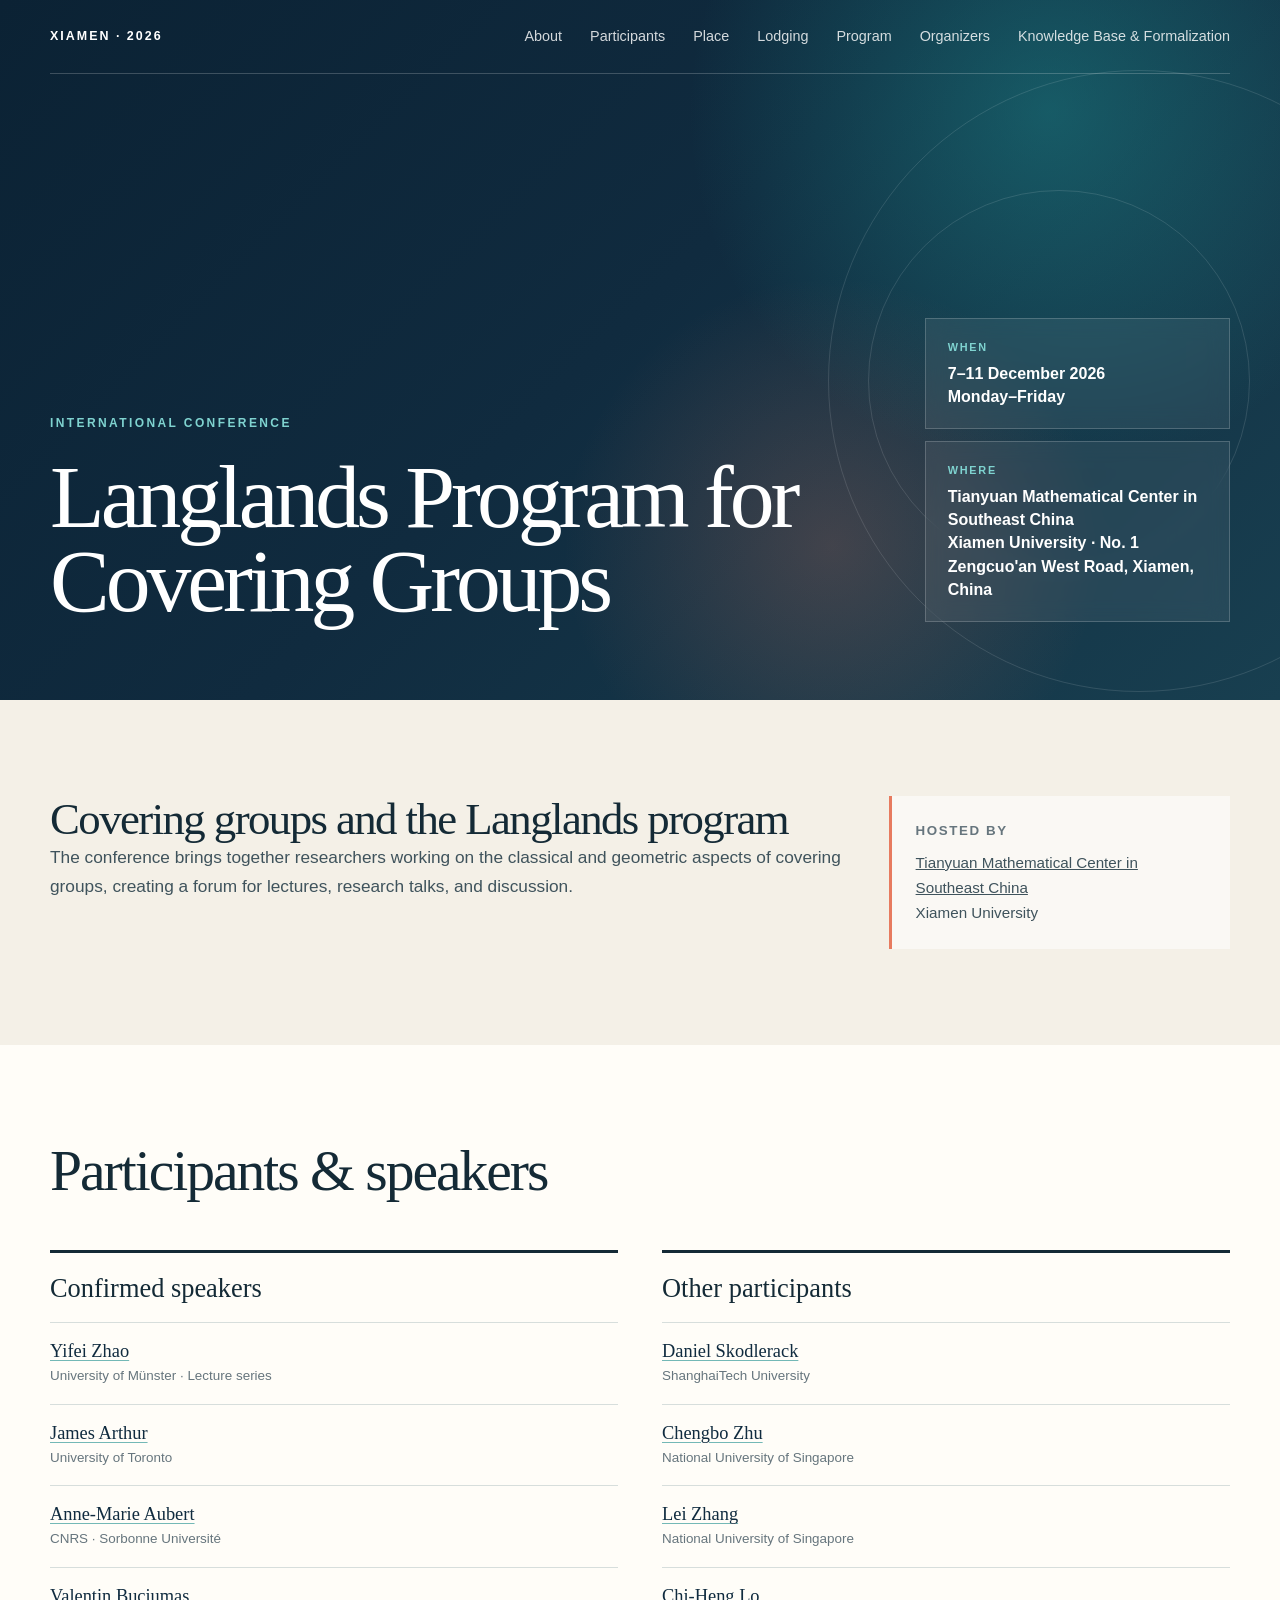
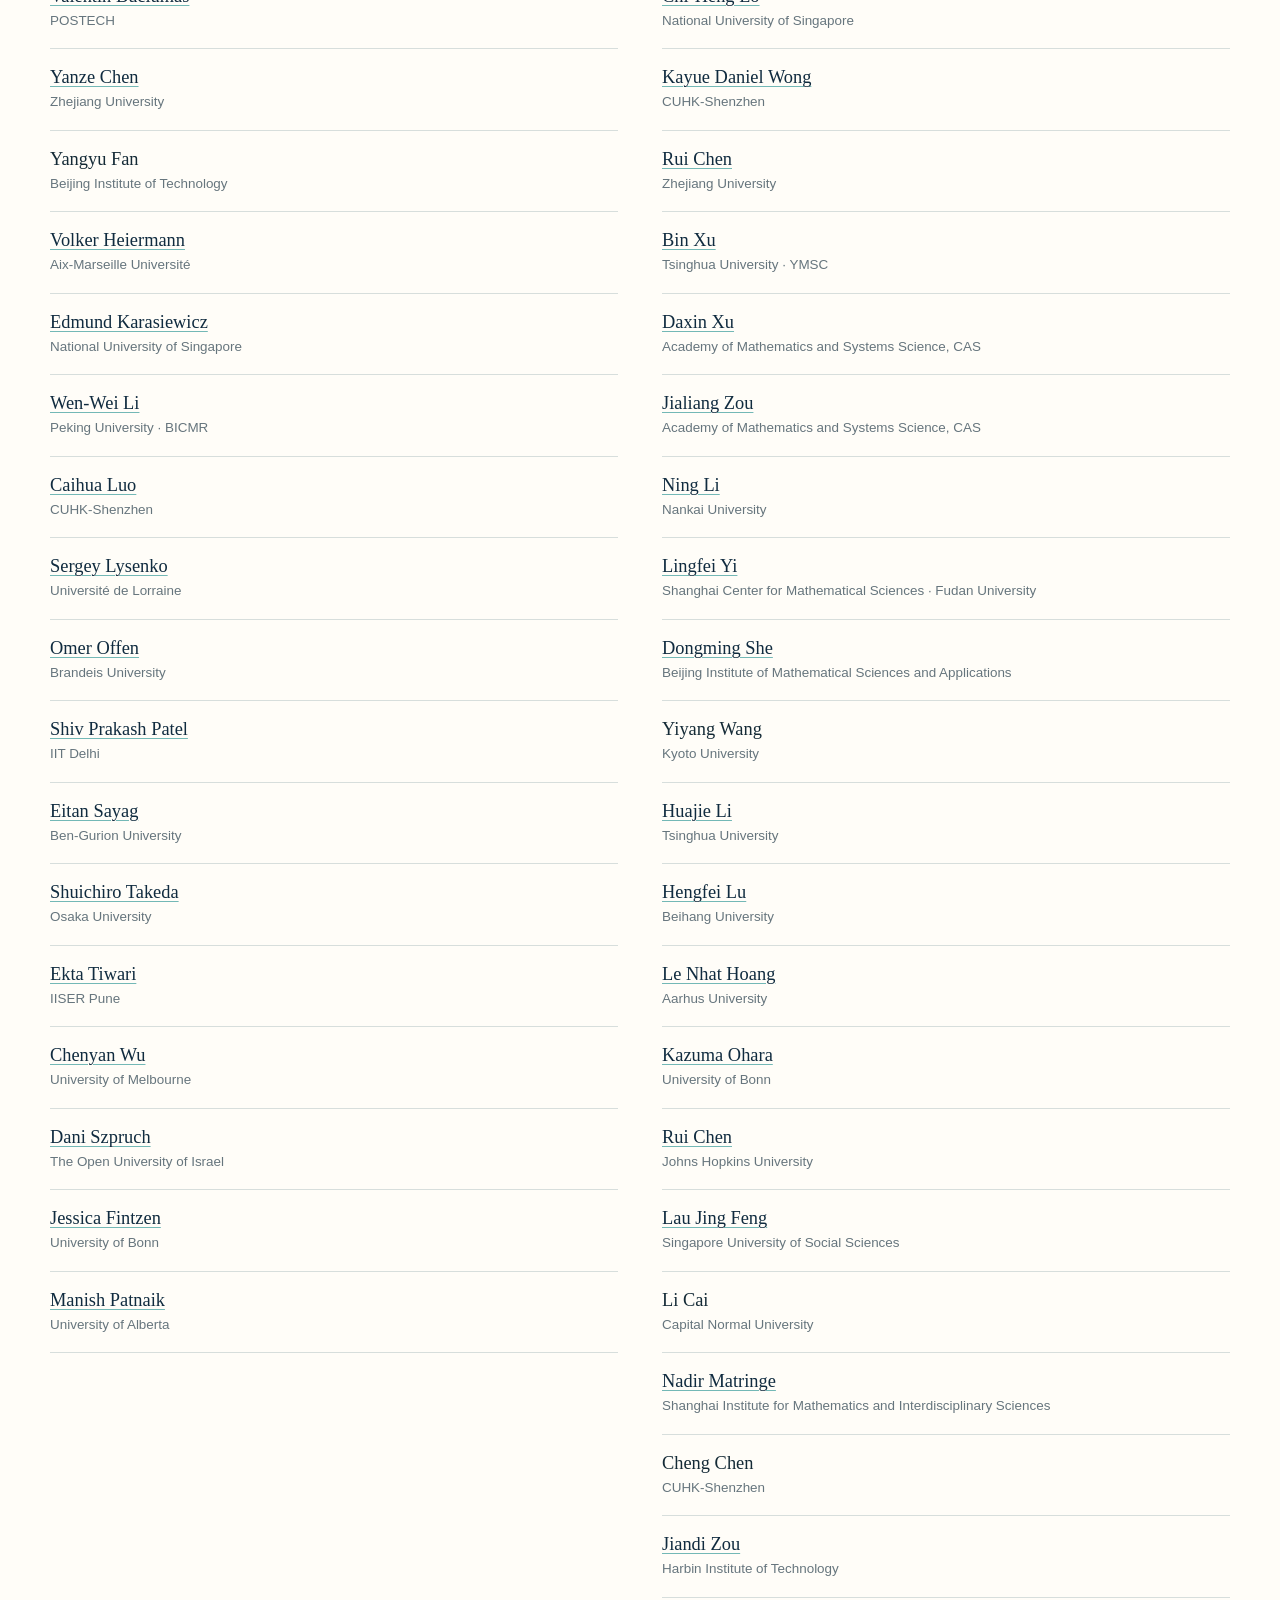
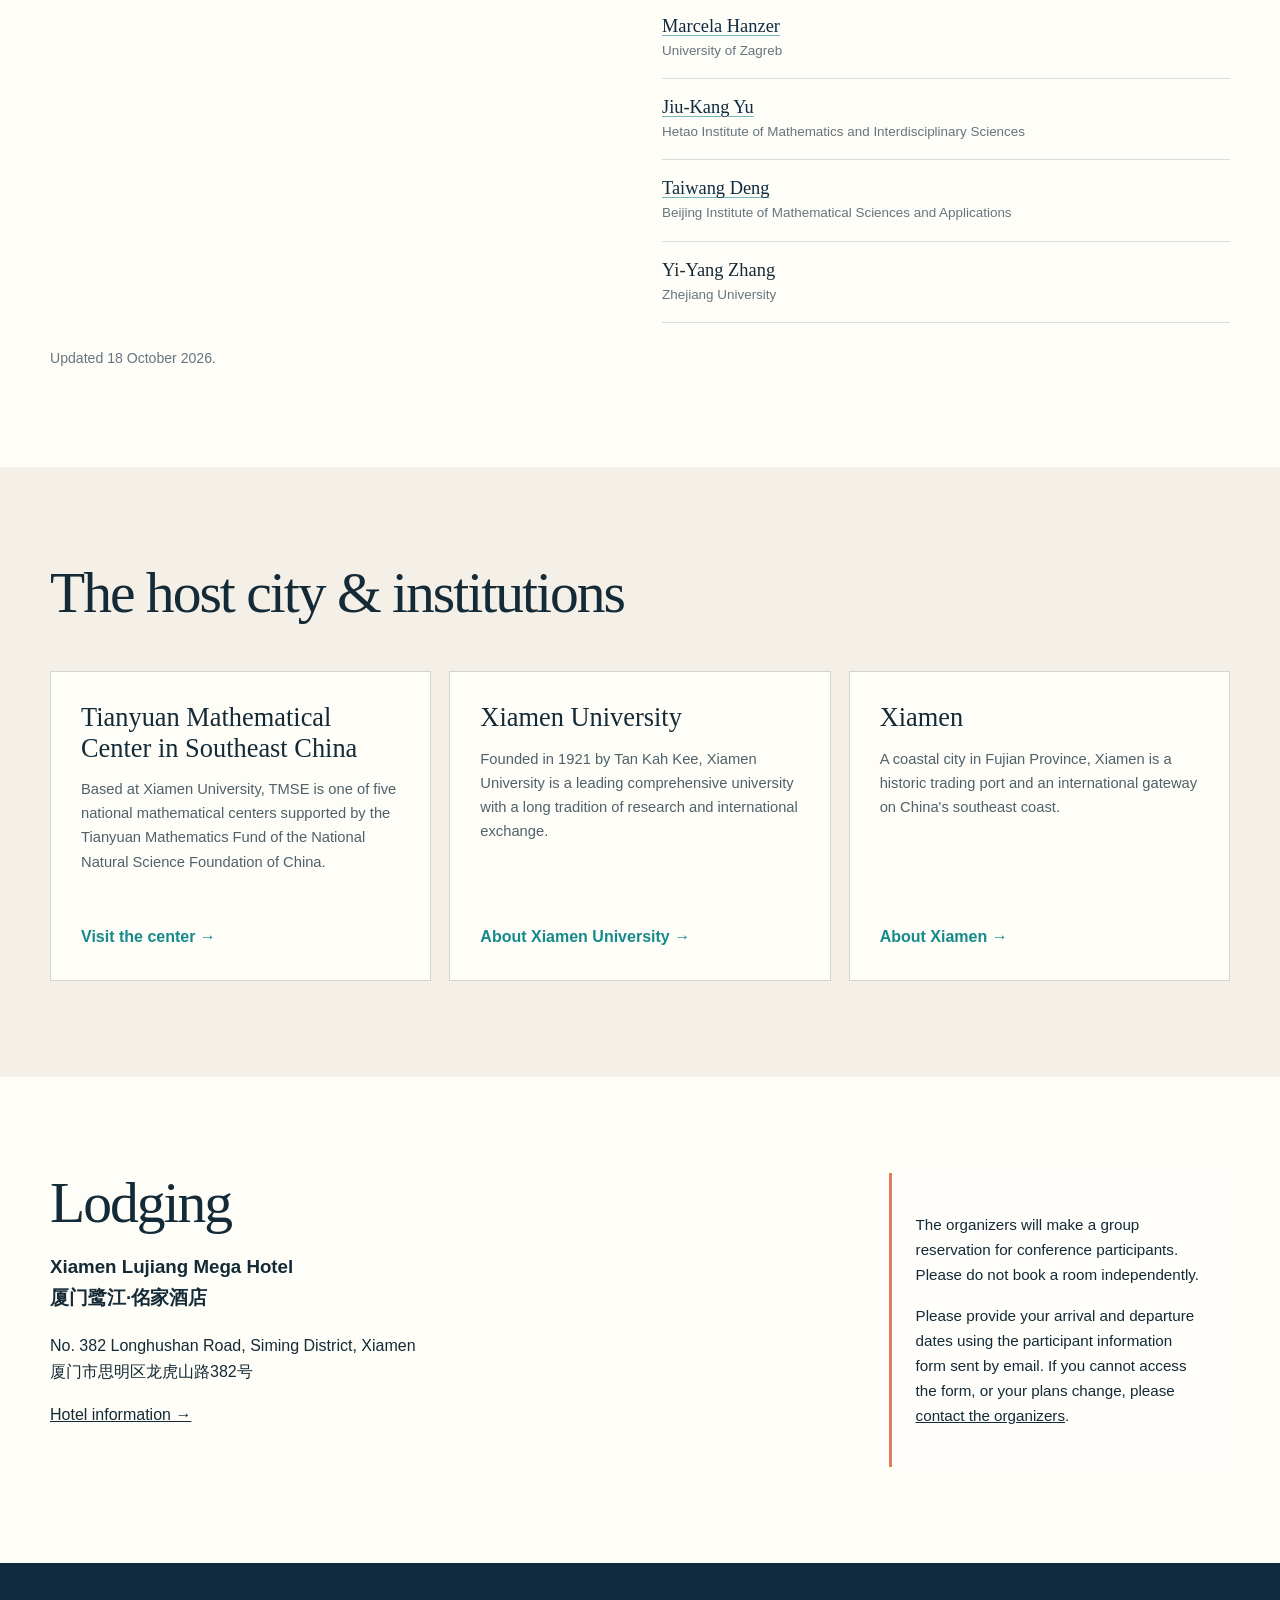
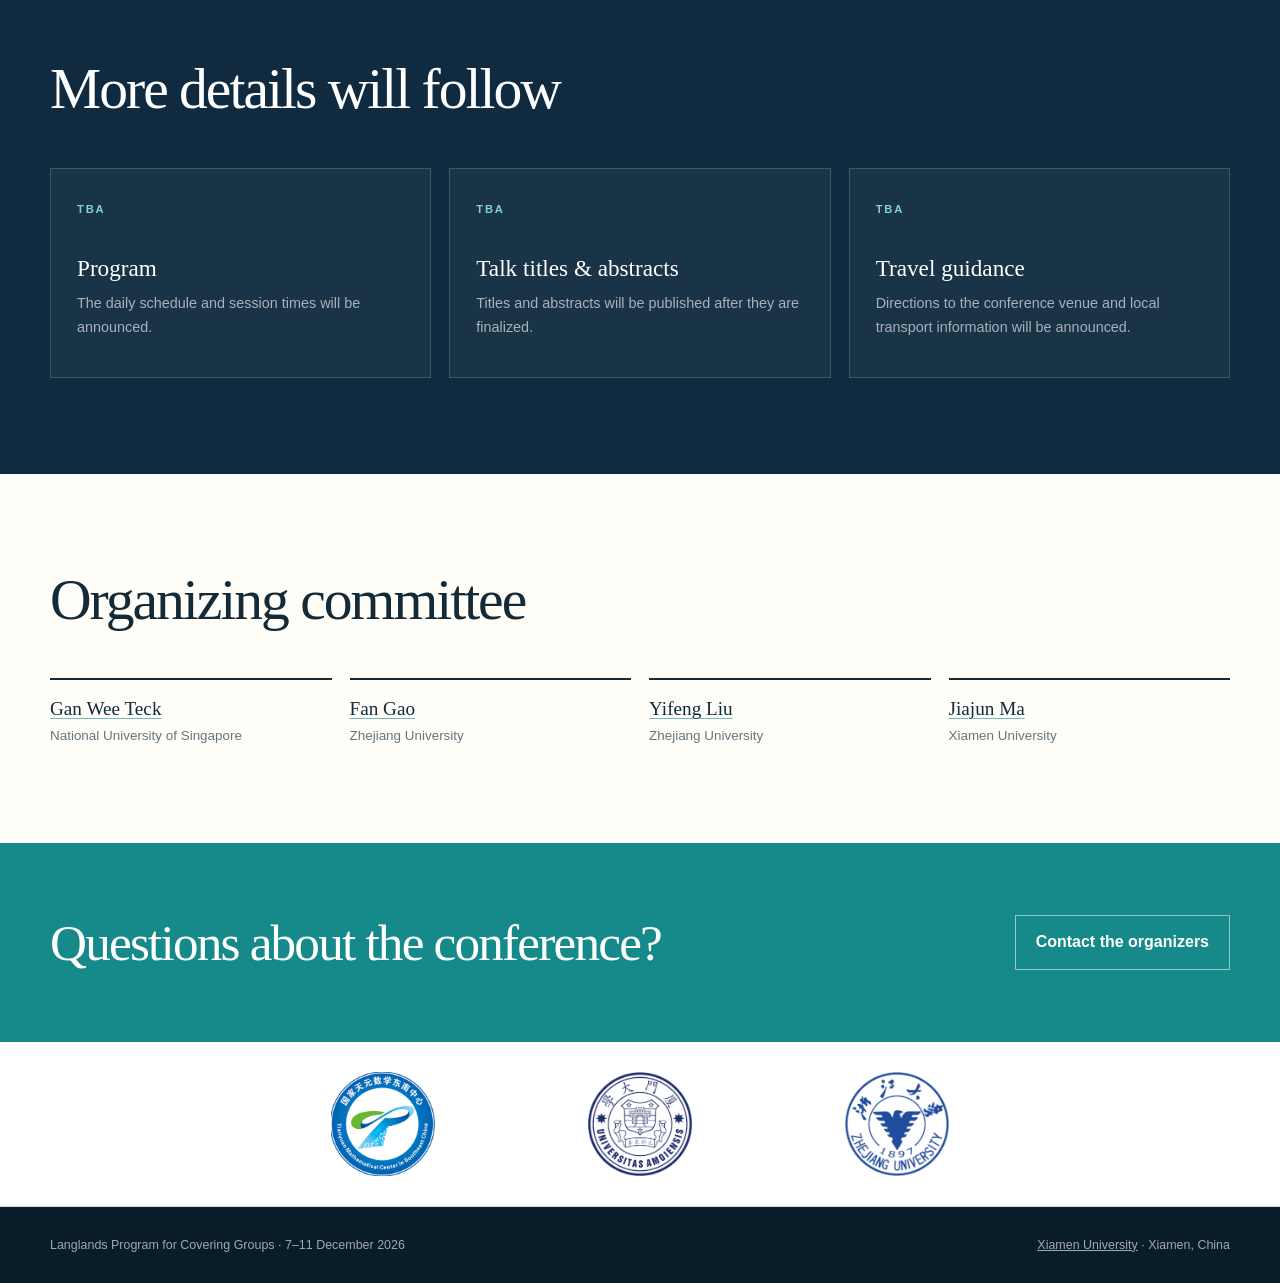
==== index.html @ 8fc6b116 "docs: move Daniel Skodlerack to other participants" ====
<!DOCTYPE html>
<html lang="en">
<head>
<meta charset="UTF-8">
<meta name="viewport" content="width=device-width, initial-scale=1.0">
<title>Langlands Program for Covering Groups — Xiamen 2026</title>
<meta name="description" content="Langlands Program for Covering Groups, an international conference at Xiamen University, 7–11 December 2026.">
<style>
:root{
  --navy:#102b3f;--navy-2:#1a4057;--teal:#168a8a;--aqua:#7fd3d0;--coral:#e77b5f;
  --cream:#f4f0e7;--paper:#fffdf8;--ink:#142a36;--muted:#66757d;--line:#d7dedc;
  --max:1180px;--serif:"Iowan Old Style","Palatino Linotype",Palatino,Georgia,serif;
  --sans:Inter,ui-sans-serif,-apple-system,BlinkMacSystemFont,"Segoe UI",sans-serif
}
*{box-sizing:border-box}
html{scroll-behavior:smooth}
body{margin:0;color:var(--ink);background:var(--paper);font:16px/1.65 var(--sans);-webkit-font-smoothing:antialiased}
a{color:inherit}.wrap{width:min(var(--max),calc(100% - 48px));margin:0 auto}
.skip{position:absolute;left:-9999px;top:12px;z-index:100}.skip:focus{left:16px;padding:8px 12px;background:#fff;color:var(--navy)}
nav{position:absolute;inset:0 0 auto;z-index:10;color:#fff}
nav .wrap{min-height:74px;display:flex;align-items:center;justify-content:space-between;border-bottom:1px solid #ffffff33}
.brand{font-size:.78rem;font-weight:750;letter-spacing:.16em;text-transform:uppercase}
nav ul{display:flex;gap:28px;list-style:none;margin:0;padding:0}nav a{color:#ffffffd1;text-decoration:none;font-size:.9rem}nav a:hover{color:#fff}
.hero{position:relative;isolation:isolate;min-height:700px;overflow:hidden;color:#fff;background:radial-gradient(circle at 82% 16%,#1fa2a061,transparent 30%),radial-gradient(circle at 65% 78%,#e77b5f38,transparent 27%),linear-gradient(135deg,#0b2234,var(--navy) 48%,#183f50)}
.hero:before,.hero:after{content:"";position:absolute;z-index:-1;border:1px solid #ffffff1f;border-radius:50%}
.hero:before{width:620px;height:620px;right:-170px;top:70px}.hero:after{width:380px;height:380px;right:30px;top:190px}
.hero-inner{min-height:700px;display:grid;grid-template-columns:minmax(0,1.45fr) minmax(280px,.55fr);align-items:end;gap:70px;padding:152px 0 78px}
.eyebrow{margin:0 0 22px;color:var(--aqua);font-size:.75rem;font-weight:800;letter-spacing:.2em;text-transform:uppercase}
h1{max-width:850px;margin:0;font:500 clamp(3.4rem,7vw,6.8rem)/.93 var(--serif);letter-spacing:-.045em}
.hero-facts{display:grid;gap:12px}.hero-fact{padding:20px 22px;border:1px solid #ffffff30;background:#ffffff12;backdrop-filter:blur(10px)}
.hero-fact span{display:block;margin-bottom:5px;color:var(--aqua);font-size:.68rem;font-weight:800;letter-spacing:.16em;text-transform:uppercase}
.hero-fact strong{display:block;font-size:1rem;font-weight:650;line-height:1.45}
.institution-strip{padding:30px 0;border-bottom:1px solid var(--line);background:#fff}
.institution-strip .wrap{display:grid;max-width:700px;grid-template-columns:repeat(3,1fr);align-items:center;gap:clamp(24px,6vw,72px)}
.institution-logo{display:flex;align-items:center;justify-content:center}.institution-logo img{display:block;width:clamp(76px,9vw,104px);height:auto;aspect-ratio:1;object-fit:contain}
section{padding:96px 0}.section-head{margin-bottom:48px}
h2{margin:0;font:500 clamp(2.2rem,4.5vw,4rem)/1.05 var(--serif);letter-spacing:-.035em}
.intro{background:var(--cream)}.intro-grid{display:grid;grid-template-columns:minmax(0,1.4fr) minmax(260px,.6fr);gap:42px;align-items:start}
.intro h2{font-size:clamp(2rem,3.5vw,3.1rem)}.intro p{margin:0;color:#3f535c;font-size:1.08rem}
.host{padding:24px;border-left:3px solid var(--coral);background:#ffffff8c}.host small{display:block;margin-bottom:8px;color:var(--muted);font-weight:750;letter-spacing:.12em;text-transform:uppercase}.host p{font-size:.95rem}
.participant-columns{display:grid;grid-template-columns:repeat(2,minmax(0,1fr));gap:44px;align-items:start}
.roster{border-top:3px solid var(--ink)}.roster>h3{margin:0;padding:20px 0 18px;border-bottom:1px solid var(--line);font:500 1.65rem/1.2 var(--serif)}
.roster-list{margin:0;padding:0;list-style:none}.roster-list li{padding:17px 0 18px;border-bottom:1px solid var(--line)}
.roster-list h4{margin:0 0 3px;font:500 1.15rem/1.25 var(--serif)}.roster-list h4 a,.person h3 a{color:var(--navy);text-decoration-color:#168a8a99;text-decoration-thickness:1px;text-underline-offset:.18em}.roster-list h4 a:hover,.person h3 a:hover{color:var(--teal);text-decoration-color:currentColor}.roster-list p{margin:0;color:var(--muted);font-size:.84rem;line-height:1.45}.note{margin:24px 0 0;color:var(--muted);font-size:.88rem}
.place{background:var(--cream)}.place-grid{display:grid;grid-template-columns:repeat(3,1fr);gap:18px}
.place-card{display:flex;min-height:310px;flex-direction:column;padding:30px;border:1px solid #cfd6d2;background:#fffdf8}
.place-card h3{margin:0 0 14px;font:500 1.65rem/1.15 var(--serif)}.place-card p{margin:0 0 24px;color:#506169;font-size:.92rem}
.place-card a{margin-top:auto;color:var(--teal);font-weight:700;text-decoration:none}.place-card a:hover{text-decoration:underline}
.forthcoming{color:#fff;background:var(--navy)}.tba-grid{display:grid;grid-template-columns:repeat(3,1fr);gap:18px}
.tba-card{min-height:210px;padding:26px;border:1px solid #ffffff2b;background:#ffffff0b}.status{color:var(--aqua);font-size:.7rem;font-weight:800;letter-spacing:.16em;text-transform:uppercase}
.tba-card h3{margin:34px 0 10px;font:500 1.45rem var(--serif)}.tba-card p{margin:0;color:#ffffff9e;font-size:.9rem}
.people{background:var(--paper)}.people-grid{display:grid;grid-template-columns:repeat(4,1fr);gap:18px}.person{padding-top:18px;border-top:2px solid var(--ink)}
.person h3{margin:0 0 5px;font:500 1.2rem var(--serif)}.person p{margin:0;color:var(--muted);font-size:.84rem}
.contact{padding:72px 0;color:#fff;background:var(--teal)}.contact .wrap{display:flex;justify-content:space-between;align-items:center;gap:32px}.contact h2{max-width:650px;font-size:clamp(2rem,4vw,3.5rem)}
.contact a{white-space:nowrap;padding:13px 20px;border:1px solid #ffffff8c;text-decoration:none;font-weight:650}.contact a:hover{background:#fff;color:var(--teal)}
footer{padding:28px 0;color:#ffffff9e;background:#091c29;font-size:.78rem}footer .wrap{display:flex;justify-content:space-between;gap:24px}footer a{color:inherit}
@media(max-width:1100px){nav .wrap{flex-wrap:wrap;gap:12px;padding:16px 0}nav ul{flex-wrap:wrap;gap:16px}}
@media(max-width:900px){.hero-inner{grid-template-columns:1fr;gap:42px}.hero-facts{grid-template-columns:1fr 1fr}.place-grid,.tba-grid{grid-template-columns:repeat(2,1fr)}.people-grid{grid-template-columns:repeat(2,1fr)}}
@media(max-width:620px){.wrap{width:min(100% - 30px,var(--max))}nav ul li{display:none}nav ul li:last-child{display:block}.hero,.hero-inner{min-height:760px}.hero-inner{padding-top:130px}h1{font-size:clamp(3rem,15vw,4.5rem)}.hero-facts,.intro-grid,.participant-columns,.place-grid,.tba-grid,.people-grid{grid-template-columns:1fr}section{padding:72px 0}.intro-grid{gap:18px}.contact .wrap,footer .wrap{align-items:flex-start;flex-direction:column}.contact a{white-space:normal}}
</style>
</head>
<body>
<a class="skip" href="#main">Skip to main content</a>
<nav aria-label="Main navigation"><div class="wrap">
  <span class="brand">Xiamen · 2026</span>
  <ul><li><a href="#about">About</a></li><li><a href="#speakers">Participants</a></li><li><a href="#place">Place</a></li><li><a href="#lodging">Lodging</a></li><li><a href="#program">Program</a></li><li><a href="#organizers">Organizers</a></li><li><a href="tasks/">Knowledge Base &amp; Formalization</a></li></ul>
</div></nav>

<header class="hero"><div class="wrap hero-inner">
  <div>
    <p class="eyebrow">International Conference</p>
    <h1>Langlands Program for Covering Groups</h1>
  </div>
  <div class="hero-facts" role="group" aria-label="Conference details">
    <div class="hero-fact"><span>When</span><strong>7–11 December 2026<br>Monday–Friday</strong></div>
    <div class="hero-fact"><span>Where</span><strong>Tianyuan Mathematical Center in Southeast China<br>Xiamen University · No. 1 Zengcuo'an West Road, Xiamen, China</strong></div>
  </div>
</div></header>

<main id="main">
<section class="intro" id="about"><div class="wrap intro-grid">
  <div><h2>Covering groups and the Langlands program</h2><p>The conference brings together researchers working on the classical and geometric aspects of covering groups, creating a forum for lectures, research talks, and discussion.</p></div>
  <div class="host"><small>Hosted by</small><p><a href="https://tianyuan.xmu.edu.cn/">Tianyuan Mathematical Center in Southeast China</a><br>Xiamen University</p></div>
</div></section>

<section id="speakers"><div class="wrap">
  <div class="section-head"><h2>Participants &amp; speakers</h2></div>
  <div class="participant-columns">
    <div class="roster">
      <h3>Confirmed speakers</h3>
      <ul class="roster-list">
        <li><h4><a href="https://yifeizhao.com/">Yifei Zhao</a></h4><p>University of Münster · Lecture series</p></li>
        <li><h4><a href="https://www.math.toronto.edu/arthur/">James Arthur</a></h4><p>University of Toronto</p></li>
        <li><h4><a href="https://perso.imj-prg.fr/annemarie-aubert/">Anne-Marie Aubert</a></h4><p>CNRS · Sorbonne Université</p></li>
        <li><h4><a href="https://buciumas.github.io/">Valentin Buciumas</a></h4><p>POSTECH</p></li>
        <li><h4><a href="https://yanze-chen.github.io/">Yanze Chen</a></h4><p>Zhejiang University</p></li>
        <li><h4>Yangyu Fan</h4><p>Beijing Institute of Technology</p></li>
        <li><h4><a href="https://heiermann.perso.math.cnrs.fr/">Volker Heiermann</a></h4><p>Aix-Marseille Université</p></li>
        <li><h4><a href="https://sites.google.com/view/edmundkarasiewicz">Edmund Karasiewicz</a></h4><p>National University of Singapore</p></li>
        <li><h4><a href="https://www.wwli.asia/">Wen-Wei Li</a></h4><p>Peking University · BICMR</p></li>
        <li><h4><a href="https://sites.google.com/site/chluonus/home">Caihua Luo</a></h4><p>CUHK-Shenzhen</p></li>
        <li><h4><a href="https://lysenko.perso.math.cnrs.fr/">Sergey Lysenko</a></h4><p>Université de Lorraine</p></li>
        <li><h4><a href="https://offen.net.technion.ac.il/">Omer Offen</a></h4><p>Brandeis University</p></li>
        <li><h4><a href="https://sites.google.com/view/shivprakashpatel">Shiv Prakash Patel</a></h4><p>IIT Delhi</p></li>
        <li><h4><a href="https://www.math.bgu.ac.il/~sayage/">Eitan Sayag</a></h4><p>Ben-Gurion University</p></li>
        <li><h4><a href="https://sites.google.com/view/stakeda/">Shuichiro Takeda</a></h4><p>Osaka University</p></li>
        <li><h4><a href="https://www.iiserpune.ac.in/research/department/mathematics/people/postdoctoral-fellows/post-doctoral-fellows/ekta-tiwari/629">Ekta Tiwari</a></h4><p>IISER Pune</p></li>
        <li><h4><a href="https://cywu.github.io/">Chenyan Wu</a></h4><p>University of Melbourne</p></li>
        <li><h4><a href="https://sites.google.com/site/daniszpruch/">Dani Szpruch</a></h4><p>The Open University of Israel</p></li>
        <li><h4><a href="https://www.math.uni-bonn.de/people/fintzen/">Jessica Fintzen</a></h4><p>University of Bonn</p></li>
        <li><h4><a href="https://sites.ualberta.ca/~patnaik/">Manish Patnaik</a></h4><p>University of Alberta</p></li>
      </ul>
    </div>
    <div class="roster">
      <h3>Other participants</h3>
      <ul class="roster-list">
        <li><h4><a href="https://www.skodleracks.co.uk/">Daniel Skodlerack</a></h4><p>ShanghaiTech University</p></li>
        <li><h4><a href="https://blog.nus.edu.sg/matzhucb/">Chengbo Zhu</a></h4><p>National University of Singapore</p></li>
        <li><h4><a href="https://blog.nus.edu.sg/matzhlei/">Lei Zhang</a></h4><p>National University of Singapore</p></li>
        <li><h4><a href="https://sites.google.com/view/chihenglo/home">Chi-Heng Lo</a></h4><p>National University of Singapore</p></li>
        <li><h4><a href="https://kdwong.github.io/">Kayue Daniel Wong</a></h4><p>CUHK-Shenzhen</p></li>
        <li><h4><a href="https://sato-sugar.github.io/rchenmat94/">Rui Chen</a></h4><p>Zhejiang University</p></li>
        <li><h4><a href="https://sites.google.com/view/binxumath/home">Bin Xu</a></h4><p>Tsinghua University · YMSC</p></li>
        <li><h4><a href="https://www.mcm.ac.cn/people/members/dxx/202601/t20260122_1146417.html">Daxin Xu</a></h4><p>Academy of Mathematics and Systems Science, CAS</p></li>
        <li><h4><a href="https://sites.google.com/umich.edu/jialiang-zou/home">Jialiang Zou</a></h4><p>Academy of Mathematics and Systems Science, CAS</p></li>
        <li><h4><a href="https://my.nankai.edu.cn/sms/ln/list.htm">Ning Li</a></h4><p>Nankai University</p></li>
        <li><h4><a href="https://sites.google.com/view/ylf/home">Lingfei Yi</a></h4><p>Shanghai Center for Mathematical Sciences · Fudan University</p></li>
        <li><h4><a href="https://www.bimsa.cn/detail/DongmingShe.html">Dongming She</a></h4><p>Beijing Institute of Mathematical Sciences and Applications</p></li>
        <li><h4>Yiyang Wang</h4><p>Kyoto University</p></li>
        <li><h4><a href="https://ymsc.tsinghua.edu.cn/en/info/1033/3473.htm">Huajie Li</a></h4><p>Tsinghua University</p></li>
        <li><h4><a href="https://masonlvhf.github.io/Hengfei/">Hengfei Lu</a></h4><p>Beihang University</p></li>
        <li><h4><a href="https://www.au.dk/en/show/person/le.nhathoang%40math.au.dk">Le Nhat Hoang</a></h4><p>Aarhus University</p></li>
        <li><h4><a href="https://kazumaoharamath.github.io/">Kazuma Ohara</a></h4><p>University of Bonn</p></li>
        <li><h4><a href="https://glucklichrui.github.io/">Rui Chen</a></h4><p>Johns Hopkins University</p></li>
        <li><h4><a href="https://www.suss.edu.sg/academics/schools-college/faculty-listing/detail/lau-jing-feng">Lau Jing Feng</a></h4><p>Singapore University of Social Sciences</p></li>
        <li><h4>Li Cai</h4><p>Capital Normal University</p></li>
        <li><h4><a href="https://nadirmatringe.github.io/">Nadir Matringe</a></h4><p>Shanghai Institute for Mathematics and Interdisciplinary Sciences</p></li>
        <li><h4>Cheng Chen</h4><p>CUHK-Shenzhen</p></li>
        <li><h4><a href="https://sites.google.com/view/jiandizou/">Jiandi Zou</a></h4><p>Harbin Institute of Technology</p></li>
        <li><h4><a href="https://www.pmf.unizg.hr/math/en/marcela.hanzer">Marcela Hanzer</a></h4><p>University of Zagreb</p></li>
        <li><h4><a href="https://en.himis-sz.cn/ry_36/95.html">Jiu-Kang Yu</a></h4><p>Hetao Institute of Mathematics and Interdisciplinary Sciences</p></li>
        <li><h4><a href="https://www.bimsa.cn/detail/twdeng.html">Taiwang Deng</a></h4><p>Beijing Institute of Mathematical Sciences and Applications</p></li>
        <li><h4>Yi-Yang Zhang</h4><p>Zhejiang University</p></li>
      </ul>
    </div>
  </div>
  <p class="note">Updated 18 October 2026.</p>
</div></section>

<section class="place" id="place"><div class="wrap">
  <div class="section-head"><h2>The host city &amp; institutions</h2></div>
  <div class="place-grid">
    <article class="place-card"><h3>Tianyuan Mathematical Center in Southeast China</h3><p>Based at Xiamen University, TMSE is one of five national mathematical centers supported by the Tianyuan Mathematics Fund of the National Natural Science Foundation of China.</p><a href="https://tianyuan.xmu.edu.cn/">Visit the center →</a></article>
    <article class="place-card"><h3>Xiamen University</h3><p>Founded in 1921 by Tan Kah Kee, Xiamen University is a leading comprehensive university with a long tradition of research and international exchange.</p><a href="https://en.xmu.edu.cn/info/1046/19152.htm">About Xiamen University →</a></article>
    <article class="place-card"><h3>Xiamen</h3><p>A coastal city in Fujian Province, Xiamen is a historic trading port and an international gateway on China's southeast coast.</p><a href="https://www.xm.gov.cn/english/">About Xiamen →</a></article>
  </div>
</div></section>

<section id="lodging"><div class="wrap intro-grid">
  <div><h2>Lodging</h2><h3>Xiamen Lujiang Mega Hotel<br><span lang="zh-CN">厦门鹭江·佲家酒店</span></h3><p>No. 382 Longhushan Road, Siming District, Xiamen<br><span lang="zh-CN">厦门市思明区龙虎山路382号</span></p><p><a href="https://www.trip.com/hotels/xiamen-hotel-detail-7123043/lujiang-mega-hotel/">Hotel information →</a></p></div>
  <div class="host"><p>The organizers will make a group reservation for conference participants. Please do not book a room independently.</p><p>Please provide your arrival and departure dates using the participant information form sent by email. If you cannot access the form, or your plans change, please <a href="mailto:2026xmucoveringgroup@gmail.com">contact the organizers</a>.</p></div>
</div></section>

<section class="forthcoming" id="program"><div class="wrap">
  <div class="section-head"><h2>More details will follow</h2></div>
  <div class="tba-grid">
    <article class="tba-card"><span class="status">TBA</span><h3>Program</h3><p>The daily schedule and session times will be announced.</p></article>
    <article class="tba-card"><span class="status">TBA</span><h3>Talk titles &amp; abstracts</h3><p>Titles and abstracts will be published after they are finalized.</p></article>
    <article class="tba-card"><span class="status">TBA</span><h3>Travel guidance</h3><p>Directions to the conference venue and local transport information will be announced.</p></article>
  </div>
</div></section>

<section class="people" id="organizers"><div class="wrap">
  <div class="section-head"><h2>Organizing committee</h2></div>
  <div class="people-grid">
    <article class="person"><h3><a href="https://ims.nus.edu.sg/staff/gan-wee-teck/">Gan Wee Teck</a></h3><p>National University of Singapore</p></article>
    <article class="person"><h3><a href="https://sites.google.com/view/gaofan-zju/">Fan Gao</a></h3><p>Zhejiang University</p></article>
    <article class="person"><h3><a href="https://liuyf0719.github.io/">Yifeng Liu</a></h3><p>Zhejiang University</p></article>
    <article class="person"><h3><a href="https://www.majiajun.org/">Jiajun Ma</a></h3><p>Xiamen University</p></article>
  </div>
</div></section>

<section class="contact" id="contact"><div class="wrap"><h2>Questions about the conference?</h2><a href="mailto:2026xmucoveringgroup@gmail.com">Contact the organizers</a></div></section>

<section class="institution-strip" aria-label="Institutions"><div class="wrap">
  <a class="institution-logo" href="https://tianyuan.xmu.edu.cn/" aria-label="Tianyuan Mathematical Center in Southeast China"><img src="assets/logos/tianyuan-center.png" width="281" height="281" alt="Tianyuan Mathematical Center in Southeast China"></a>
  <a class="institution-logo" href="https://en.xmu.edu.cn/" aria-label="Xiamen University"><img src="assets/logos/xiamen-university.png" width="491" height="494" alt="Xiamen University"></a>
  <a class="institution-logo" href="https://www.zju.edu.cn/english/" aria-label="Zhejiang University"><img src="assets/logos/zhejiang-university.png" width="477" height="477" alt="Zhejiang University"></a>
</div></section>
</main>
<footer><div class="wrap"><span>Langlands Program for Covering Groups · 7–11 December 2026</span><span><a href="https://en.xmu.edu.cn">Xiamen University</a> · Xiamen, China</span></div></footer>
</body>
</html>
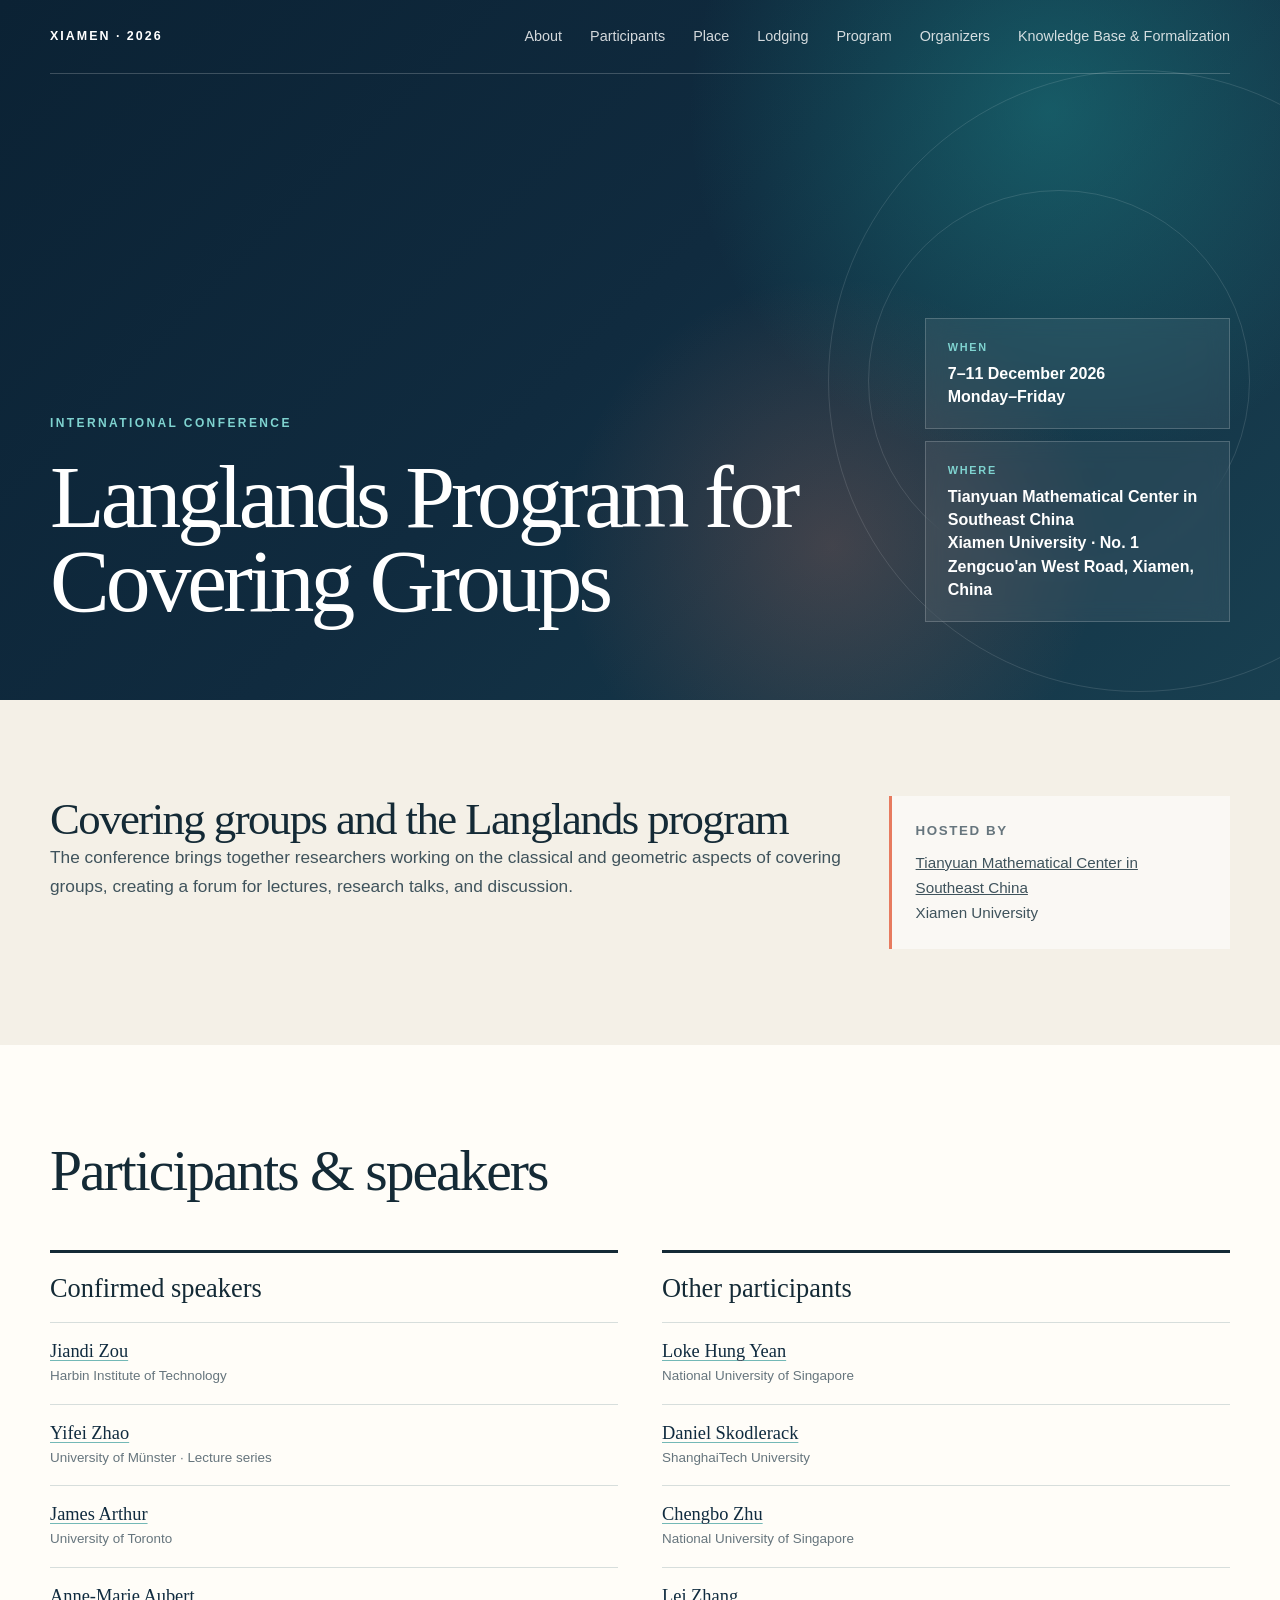
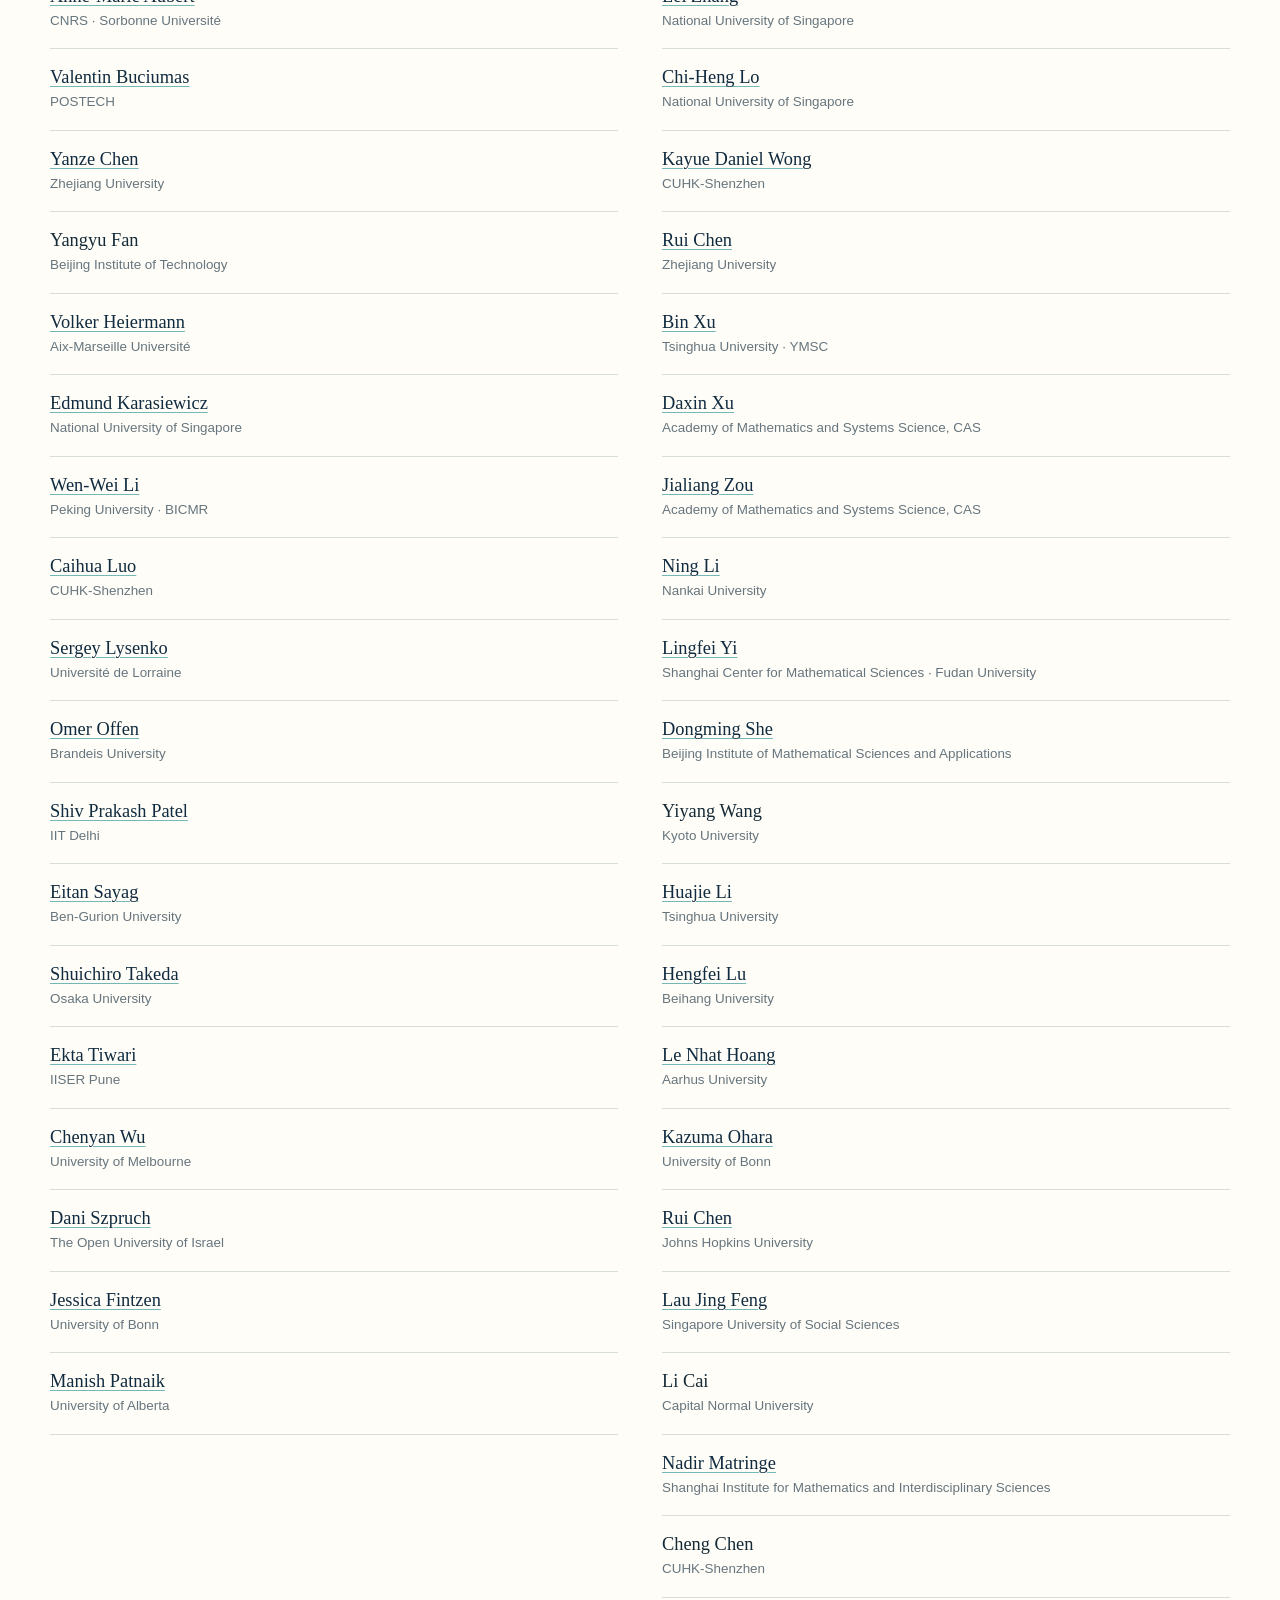
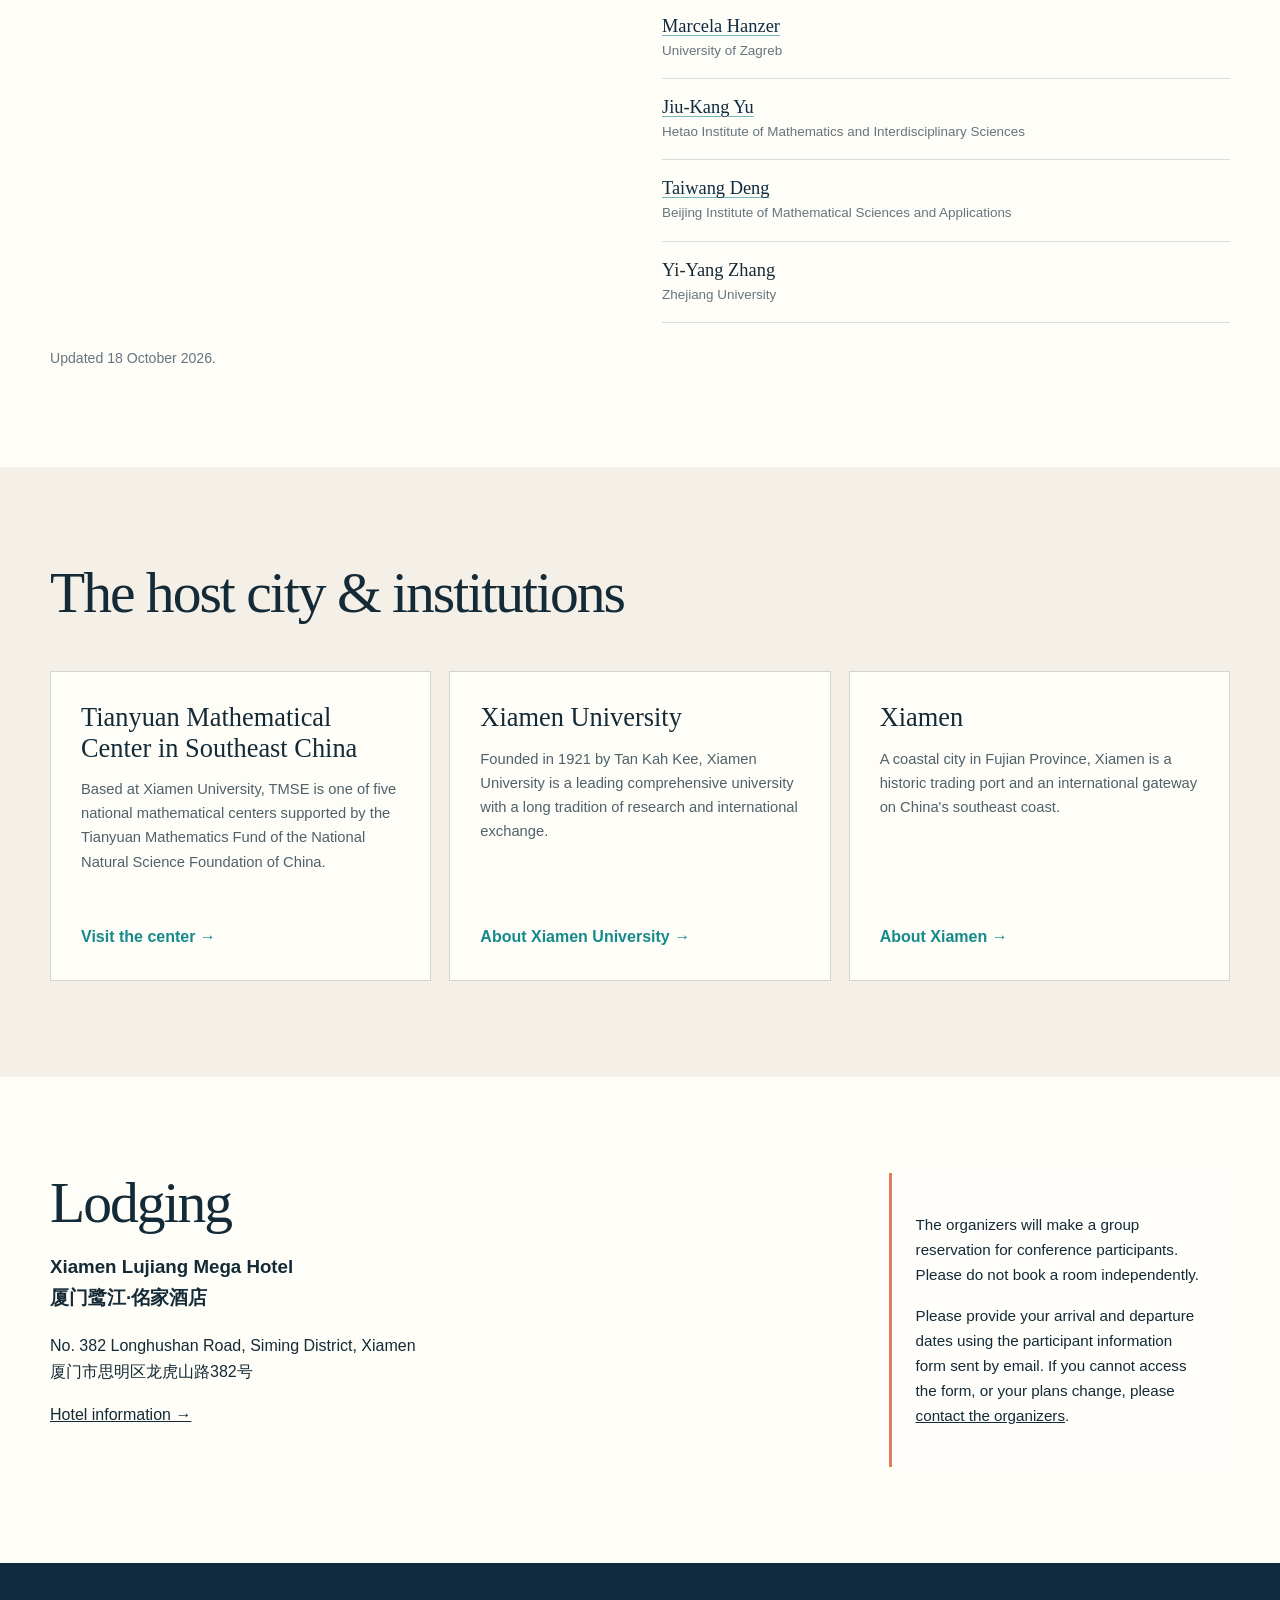
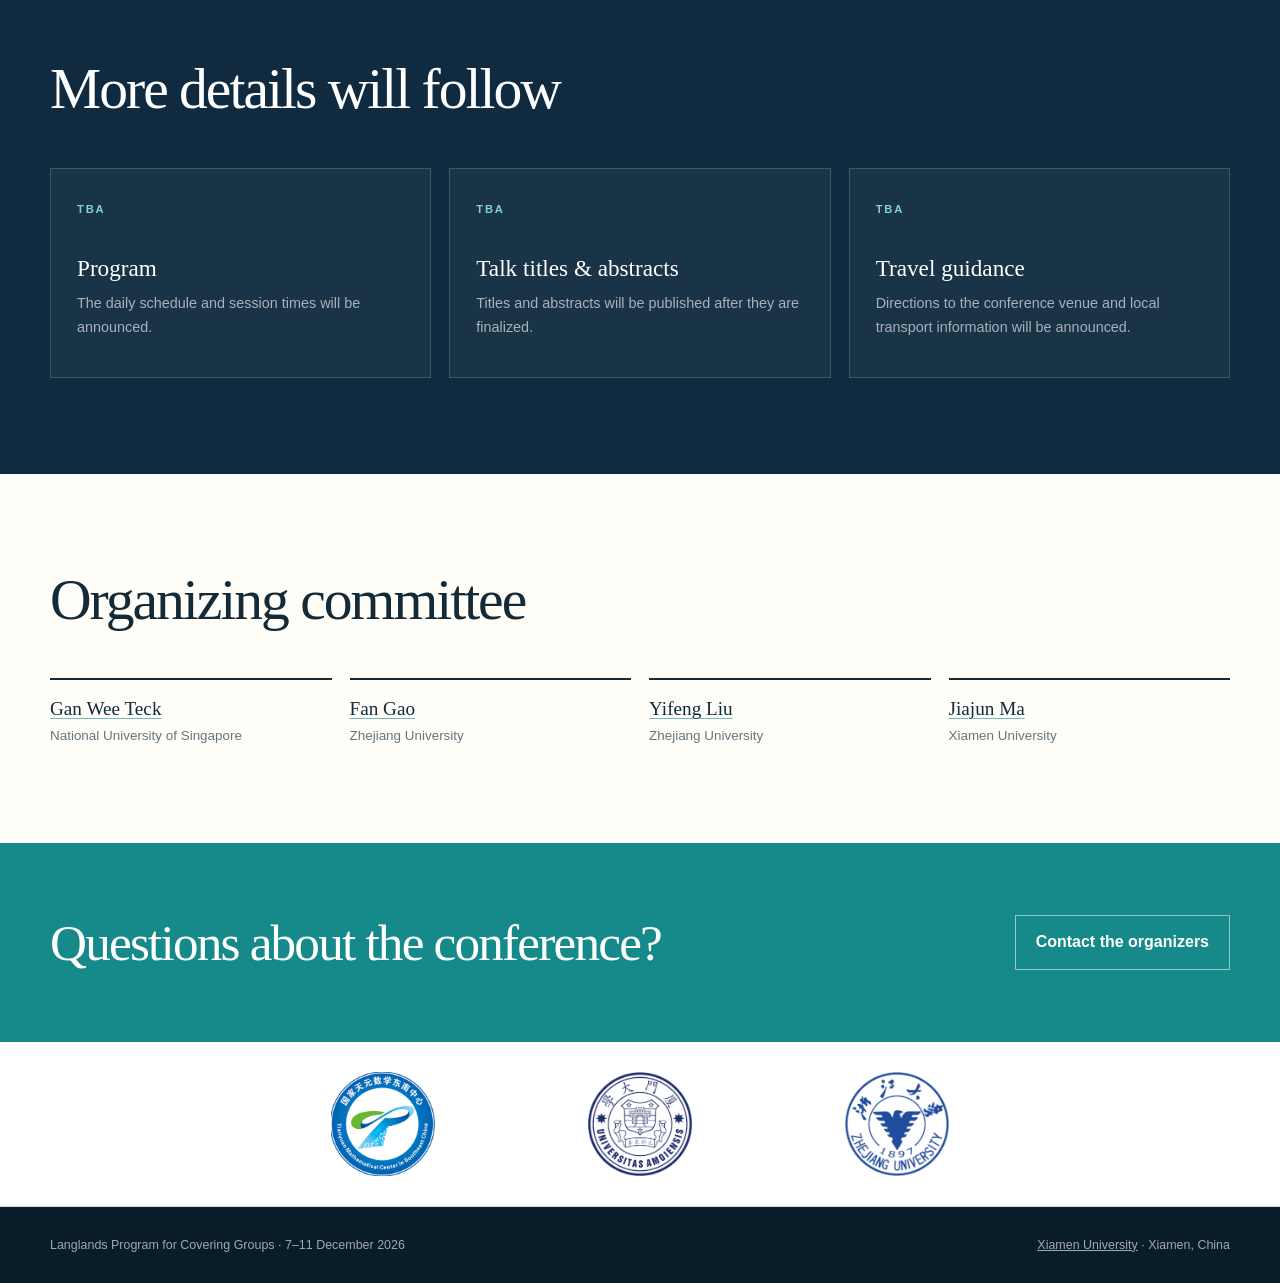
==== commit 260b5fd2: "docs: update Jiandi Zou and Loke Hung Yean participation" ====
--- a/index.html
+++ b/index.html
@@ -89,6 +89,7 @@
     <div class="roster">
       <h3>Confirmed speakers</h3>
       <ul class="roster-list">
+        <li><h4><a href="https://sites.google.com/view/jiandizou/">Jiandi Zou</a></h4><p>Harbin Institute of Technology</p></li>
         <li><h4><a href="https://yifeizhao.com/">Yifei Zhao</a></h4><p>University of Münster · Lecture series</p></li>
         <li><h4><a href="https://www.math.toronto.edu/arthur/">James Arthur</a></h4><p>University of Toronto</p></li>
         <li><h4><a href="https://perso.imj-prg.fr/annemarie-aubert/">Anne-Marie Aubert</a></h4><p>CNRS · Sorbonne Université</p></li>
@@ -114,6 +115,7 @@
     <div class="roster">
       <h3>Other participants</h3>
       <ul class="roster-list">
+        <li><h4><a href="https://blog.nus.edu.sg/lokehy/publications/">Loke Hung Yean</a></h4><p>National University of Singapore</p></li>
         <li><h4><a href="https://www.skodleracks.co.uk/">Daniel Skodlerack</a></h4><p>ShanghaiTech University</p></li>
         <li><h4><a href="https://blog.nus.edu.sg/matzhucb/">Chengbo Zhu</a></h4><p>National University of Singapore</p></li>
         <li><h4><a href="https://blog.nus.edu.sg/matzhlei/">Lei Zhang</a></h4><p>National University of Singapore</p></li>
@@ -136,7 +138,6 @@
         <li><h4>Li Cai</h4><p>Capital Normal University</p></li>
         <li><h4><a href="https://nadirmatringe.github.io/">Nadir Matringe</a></h4><p>Shanghai Institute for Mathematics and Interdisciplinary Sciences</p></li>
         <li><h4>Cheng Chen</h4><p>CUHK-Shenzhen</p></li>
-        <li><h4><a href="https://sites.google.com/view/jiandizou/">Jiandi Zou</a></h4><p>Harbin Institute of Technology</p></li>
         <li><h4><a href="https://www.pmf.unizg.hr/math/en/marcela.hanzer">Marcela Hanzer</a></h4><p>University of Zagreb</p></li>
         <li><h4><a href="https://en.himis-sz.cn/ry_36/95.html">Jiu-Kang Yu</a></h4><p>Hetao Institute of Mathematics and Interdisciplinary Sciences</p></li>
         <li><h4><a href="https://www.bimsa.cn/detail/twdeng.html">Taiwang Deng</a></h4><p>Beijing Institute of Mathematical Sciences and Applications</p></li>
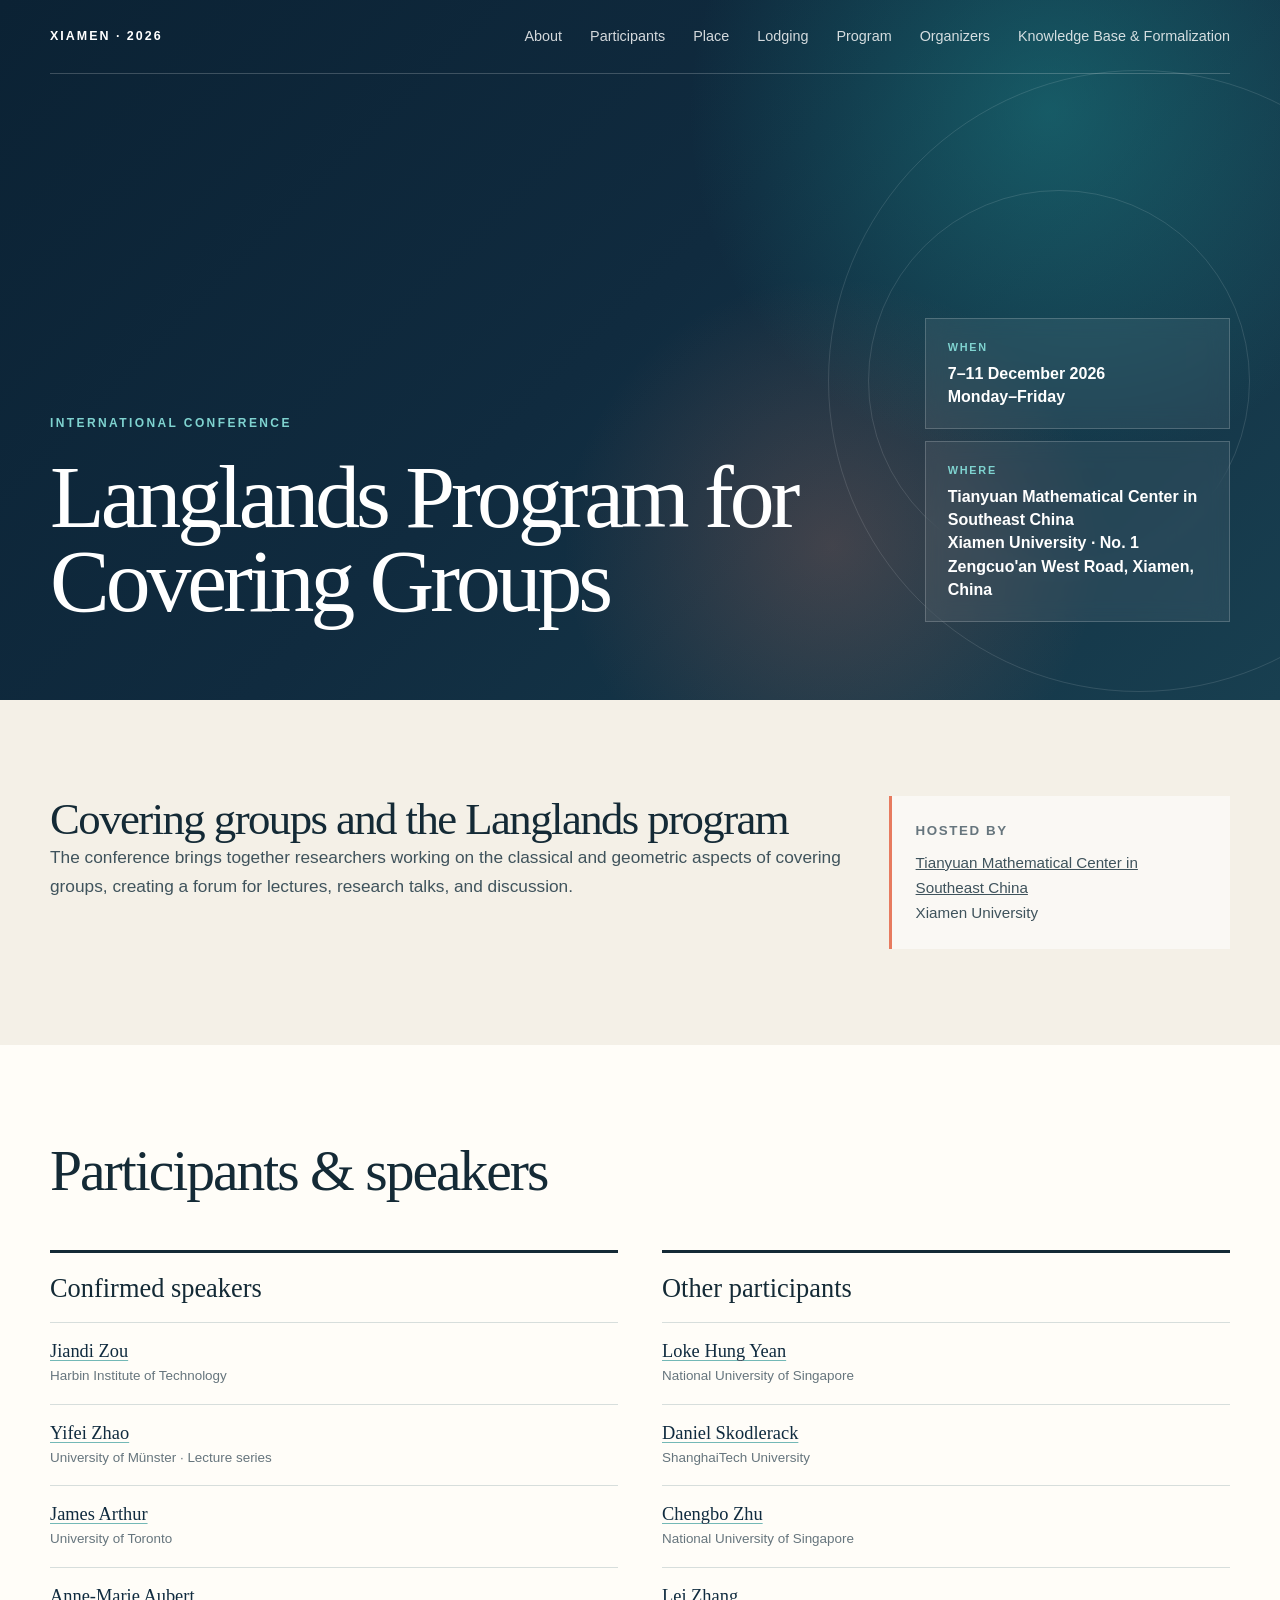
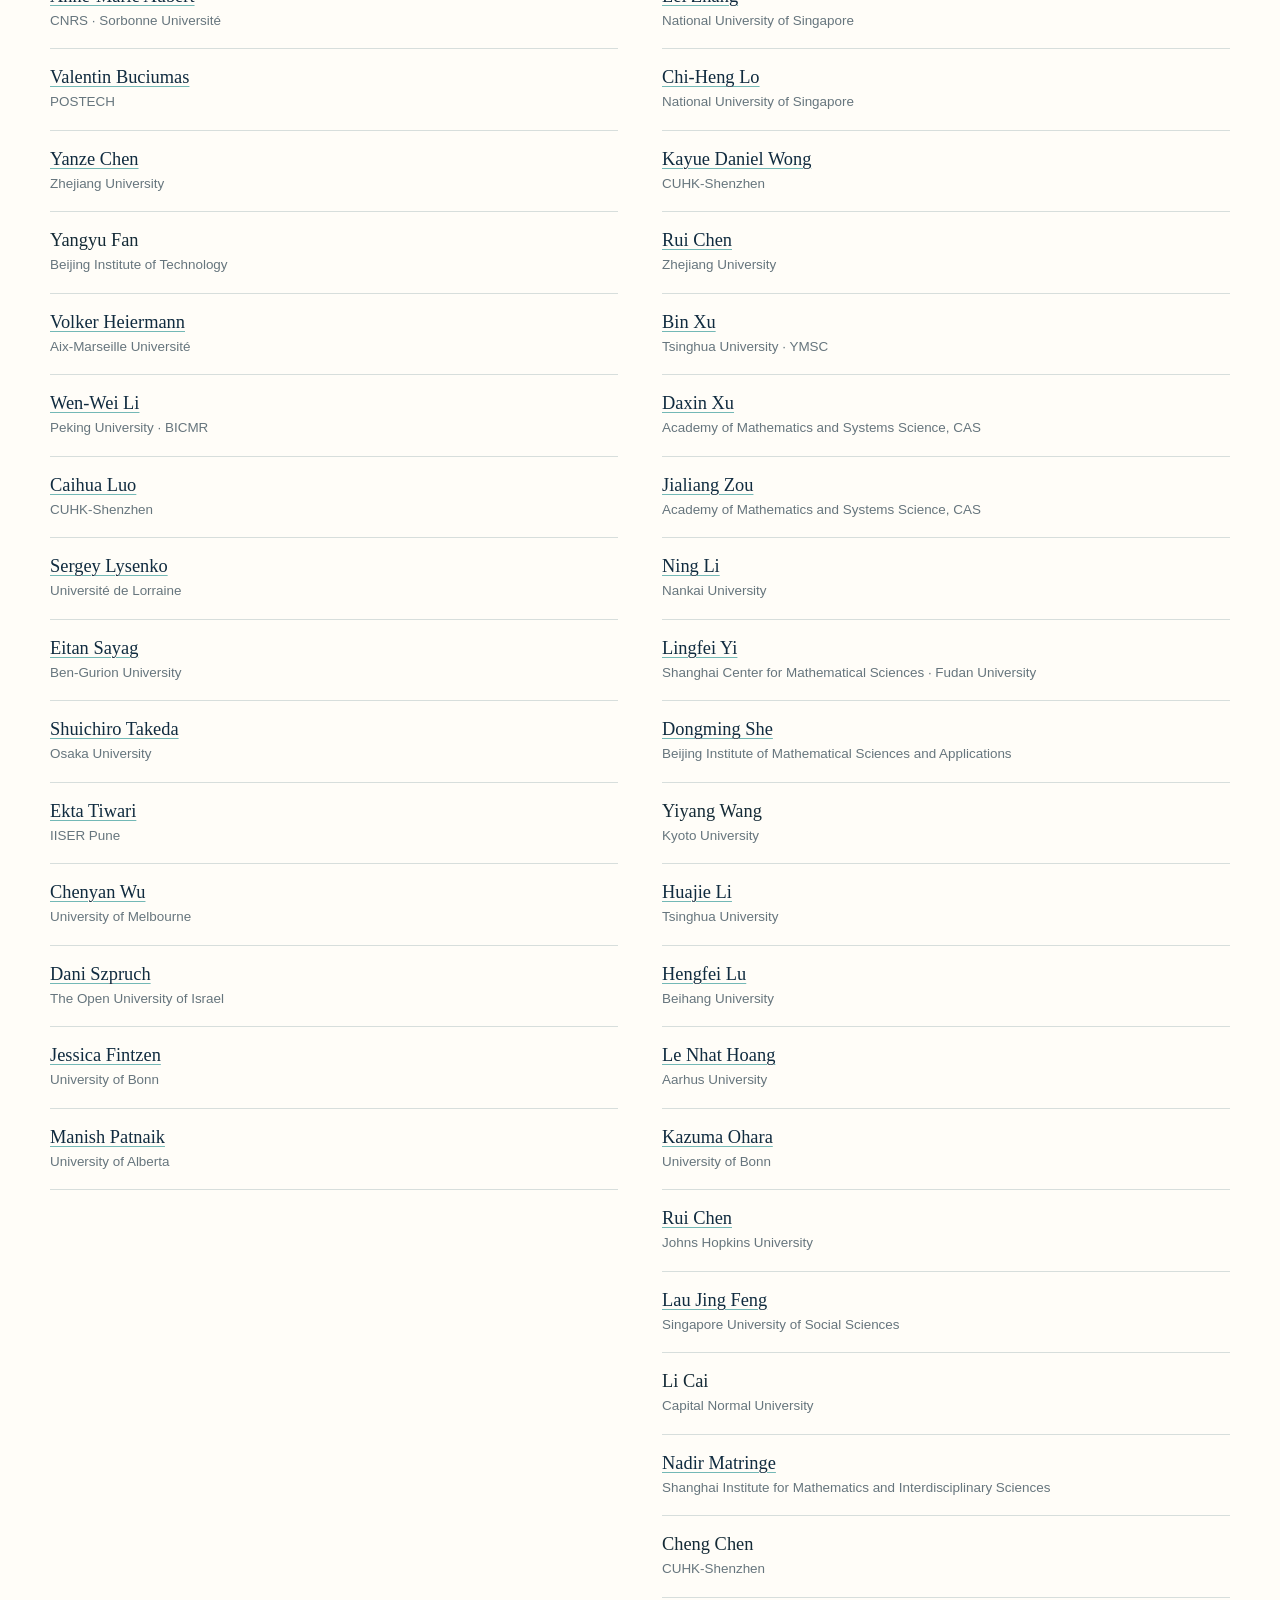
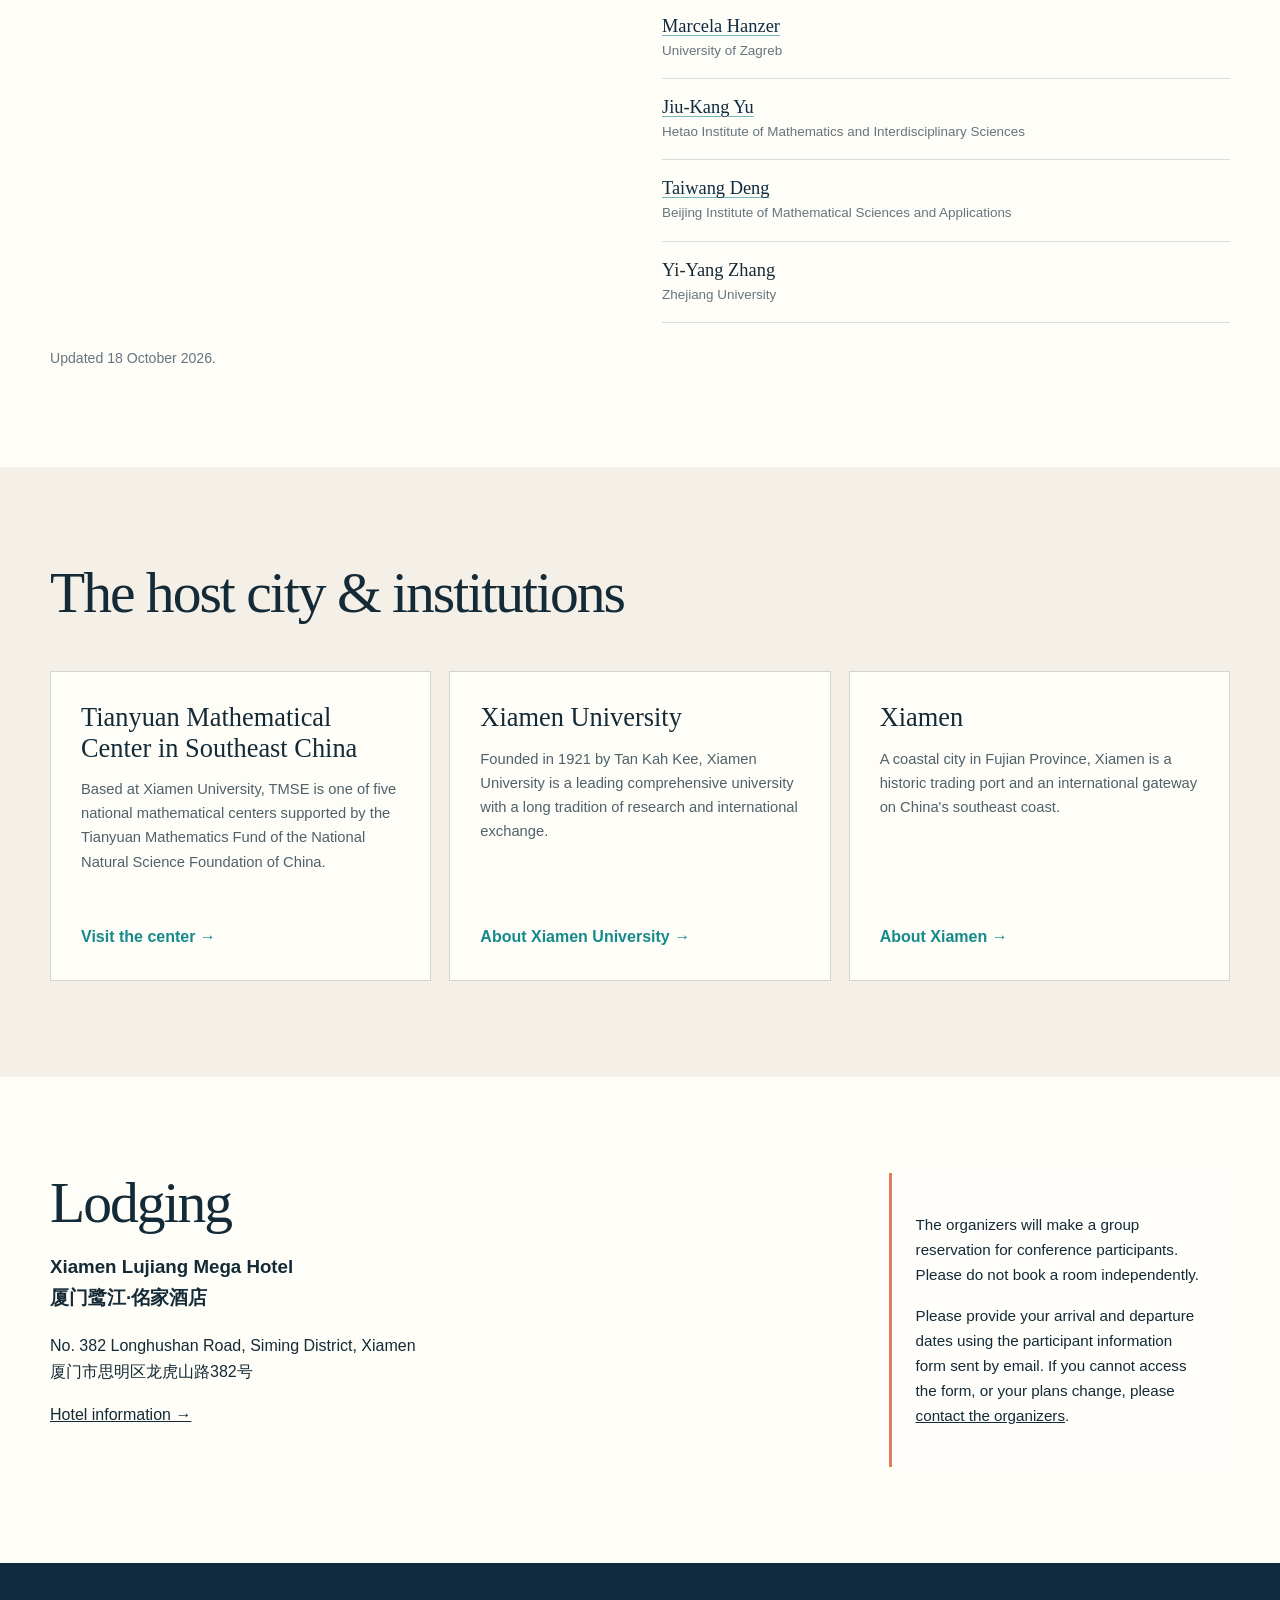
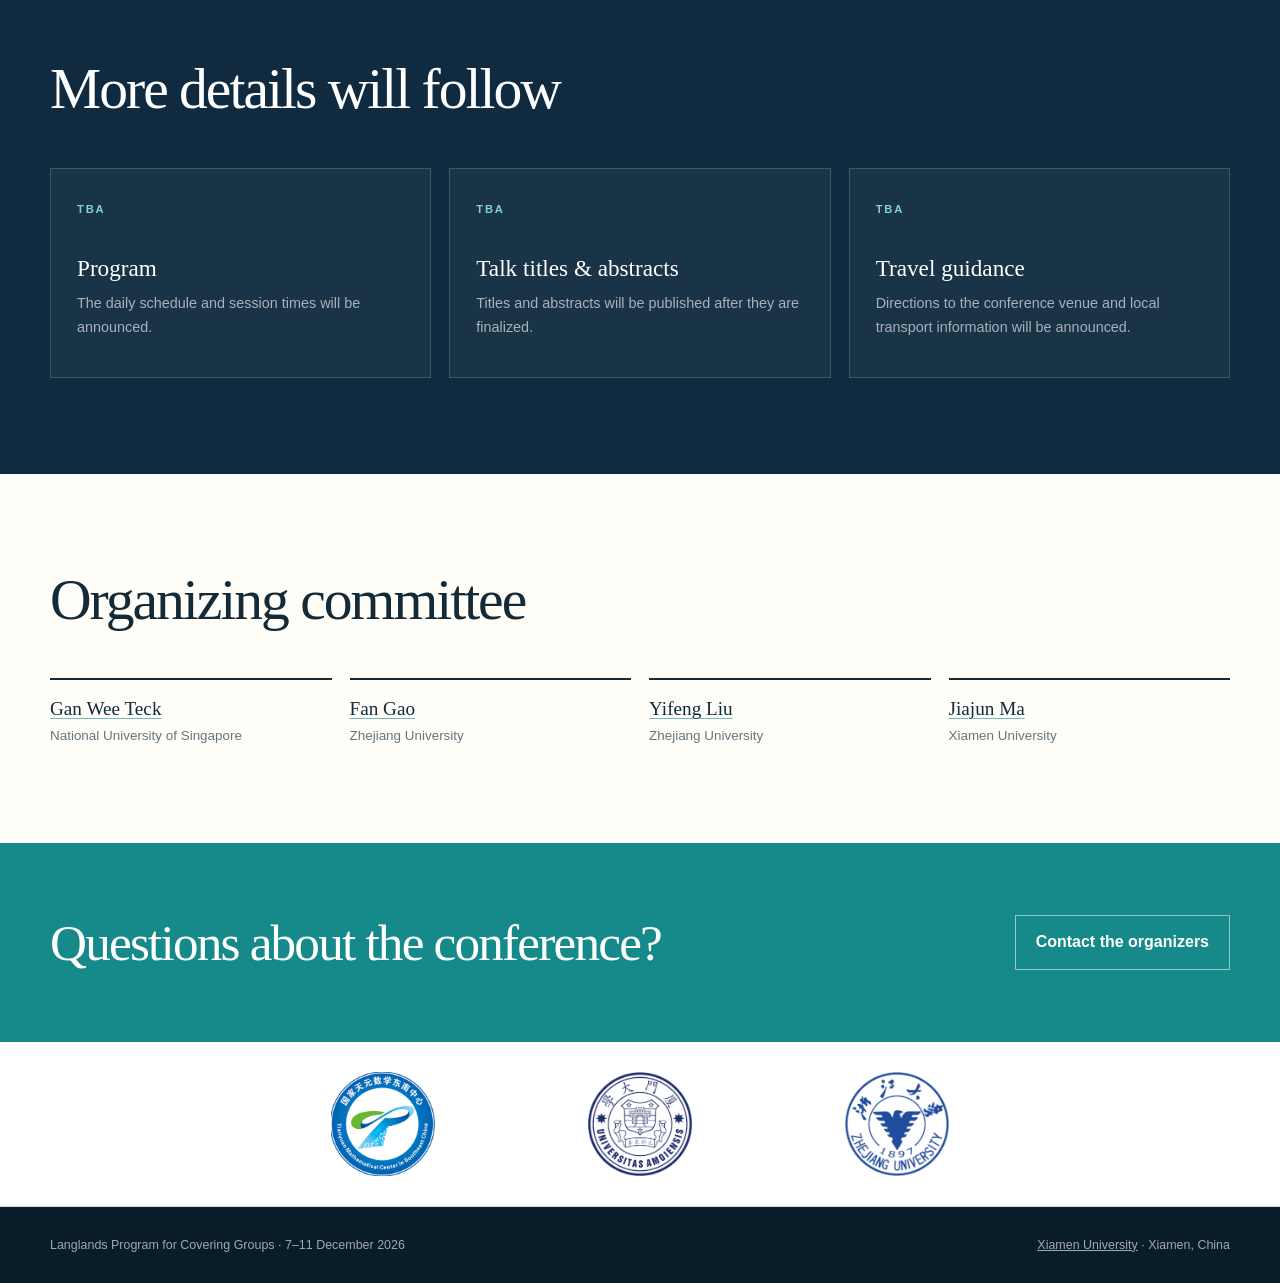
==== commit e035103e: "docs: remove withdrawn conference speakers" ====
--- a/index.html
+++ b/index.html
@@ -97,12 +97,9 @@
         <li><h4><a href="https://yanze-chen.github.io/">Yanze Chen</a></h4><p>Zhejiang University</p></li>
         <li><h4>Yangyu Fan</h4><p>Beijing Institute of Technology</p></li>
         <li><h4><a href="https://heiermann.perso.math.cnrs.fr/">Volker Heiermann</a></h4><p>Aix-Marseille Université</p></li>
-        <li><h4><a href="https://sites.google.com/view/edmundkarasiewicz">Edmund Karasiewicz</a></h4><p>National University of Singapore</p></li>
         <li><h4><a href="https://www.wwli.asia/">Wen-Wei Li</a></h4><p>Peking University · BICMR</p></li>
         <li><h4><a href="https://sites.google.com/site/chluonus/home">Caihua Luo</a></h4><p>CUHK-Shenzhen</p></li>
         <li><h4><a href="https://lysenko.perso.math.cnrs.fr/">Sergey Lysenko</a></h4><p>Université de Lorraine</p></li>
-        <li><h4><a href="https://offen.net.technion.ac.il/">Omer Offen</a></h4><p>Brandeis University</p></li>
-        <li><h4><a href="https://sites.google.com/view/shivprakashpatel">Shiv Prakash Patel</a></h4><p>IIT Delhi</p></li>
         <li><h4><a href="https://www.math.bgu.ac.il/~sayage/">Eitan Sayag</a></h4><p>Ben-Gurion University</p></li>
         <li><h4><a href="https://sites.google.com/view/stakeda/">Shuichiro Takeda</a></h4><p>Osaka University</p></li>
         <li><h4><a href="https://www.iiserpune.ac.in/research/department/mathematics/people/postdoctoral-fellows/post-doctoral-fellows/ekta-tiwari/629">Ekta Tiwari</a></h4><p>IISER Pune</p></li>
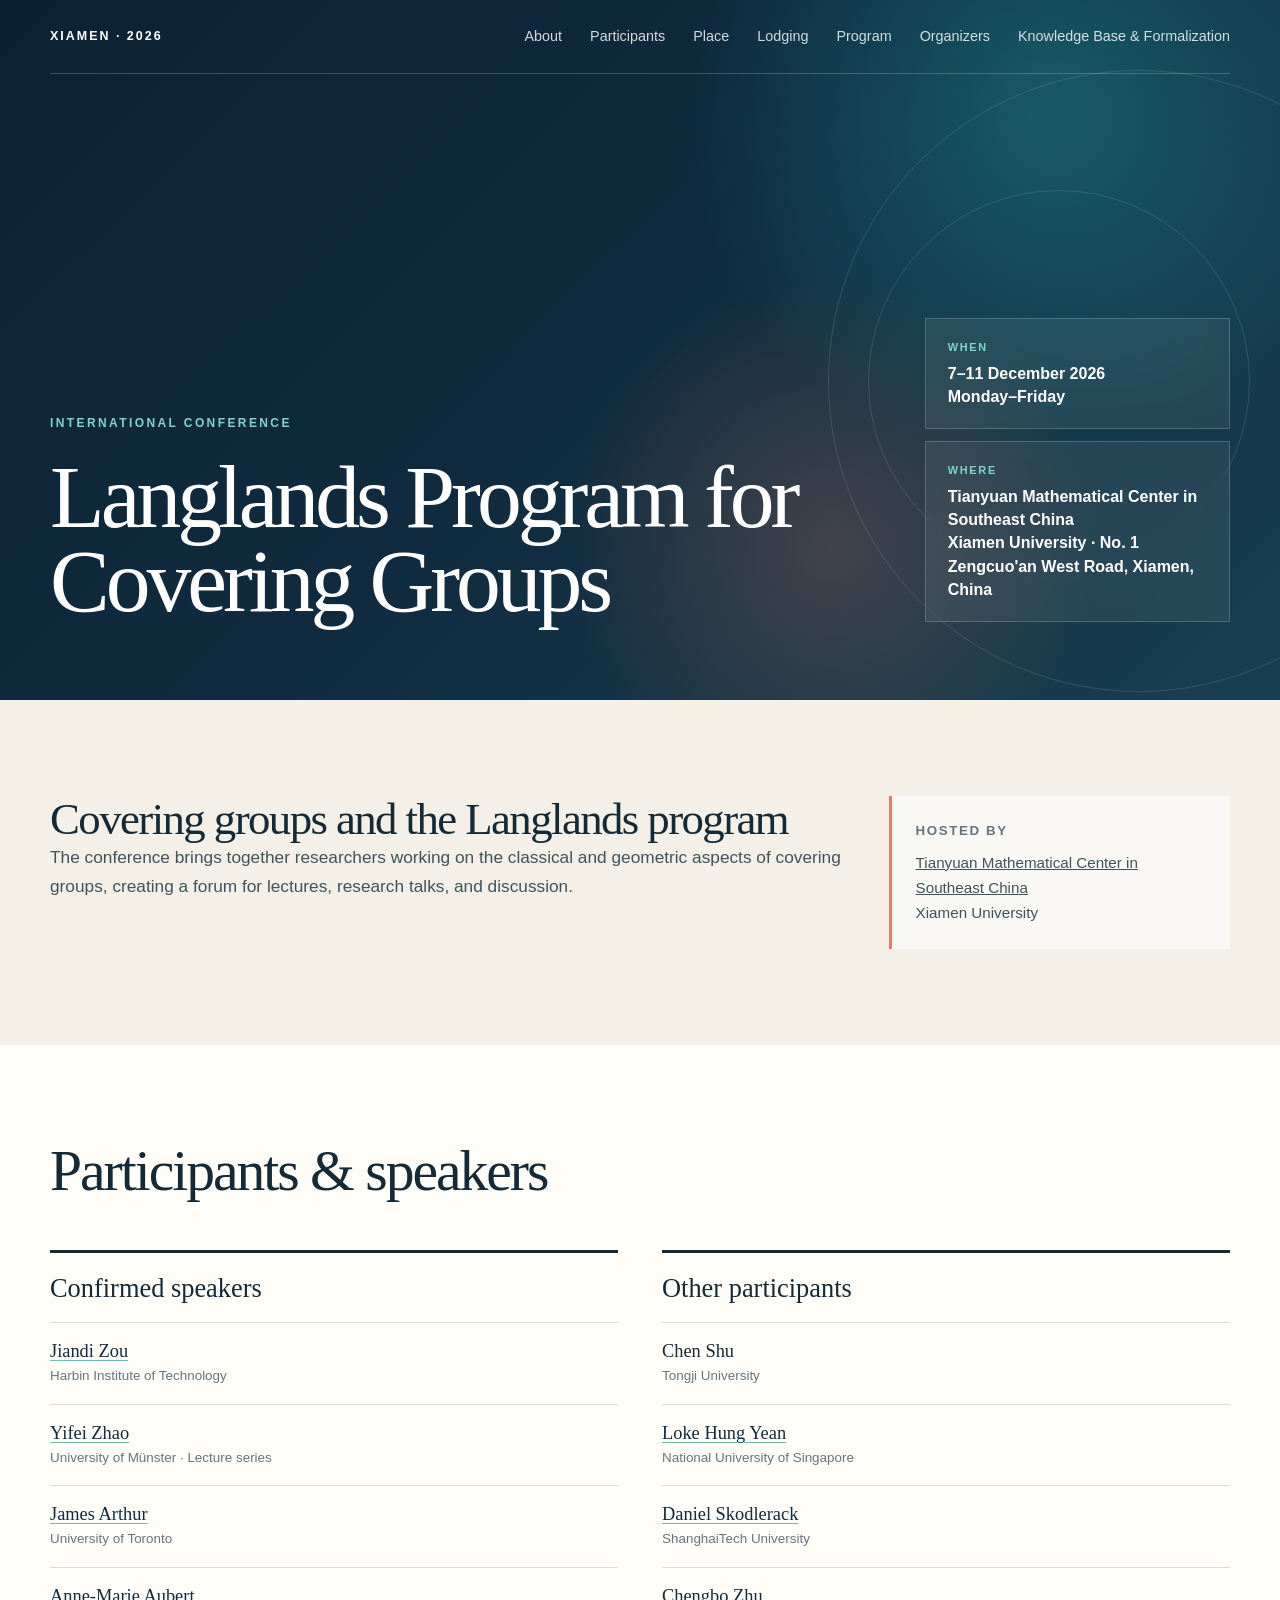
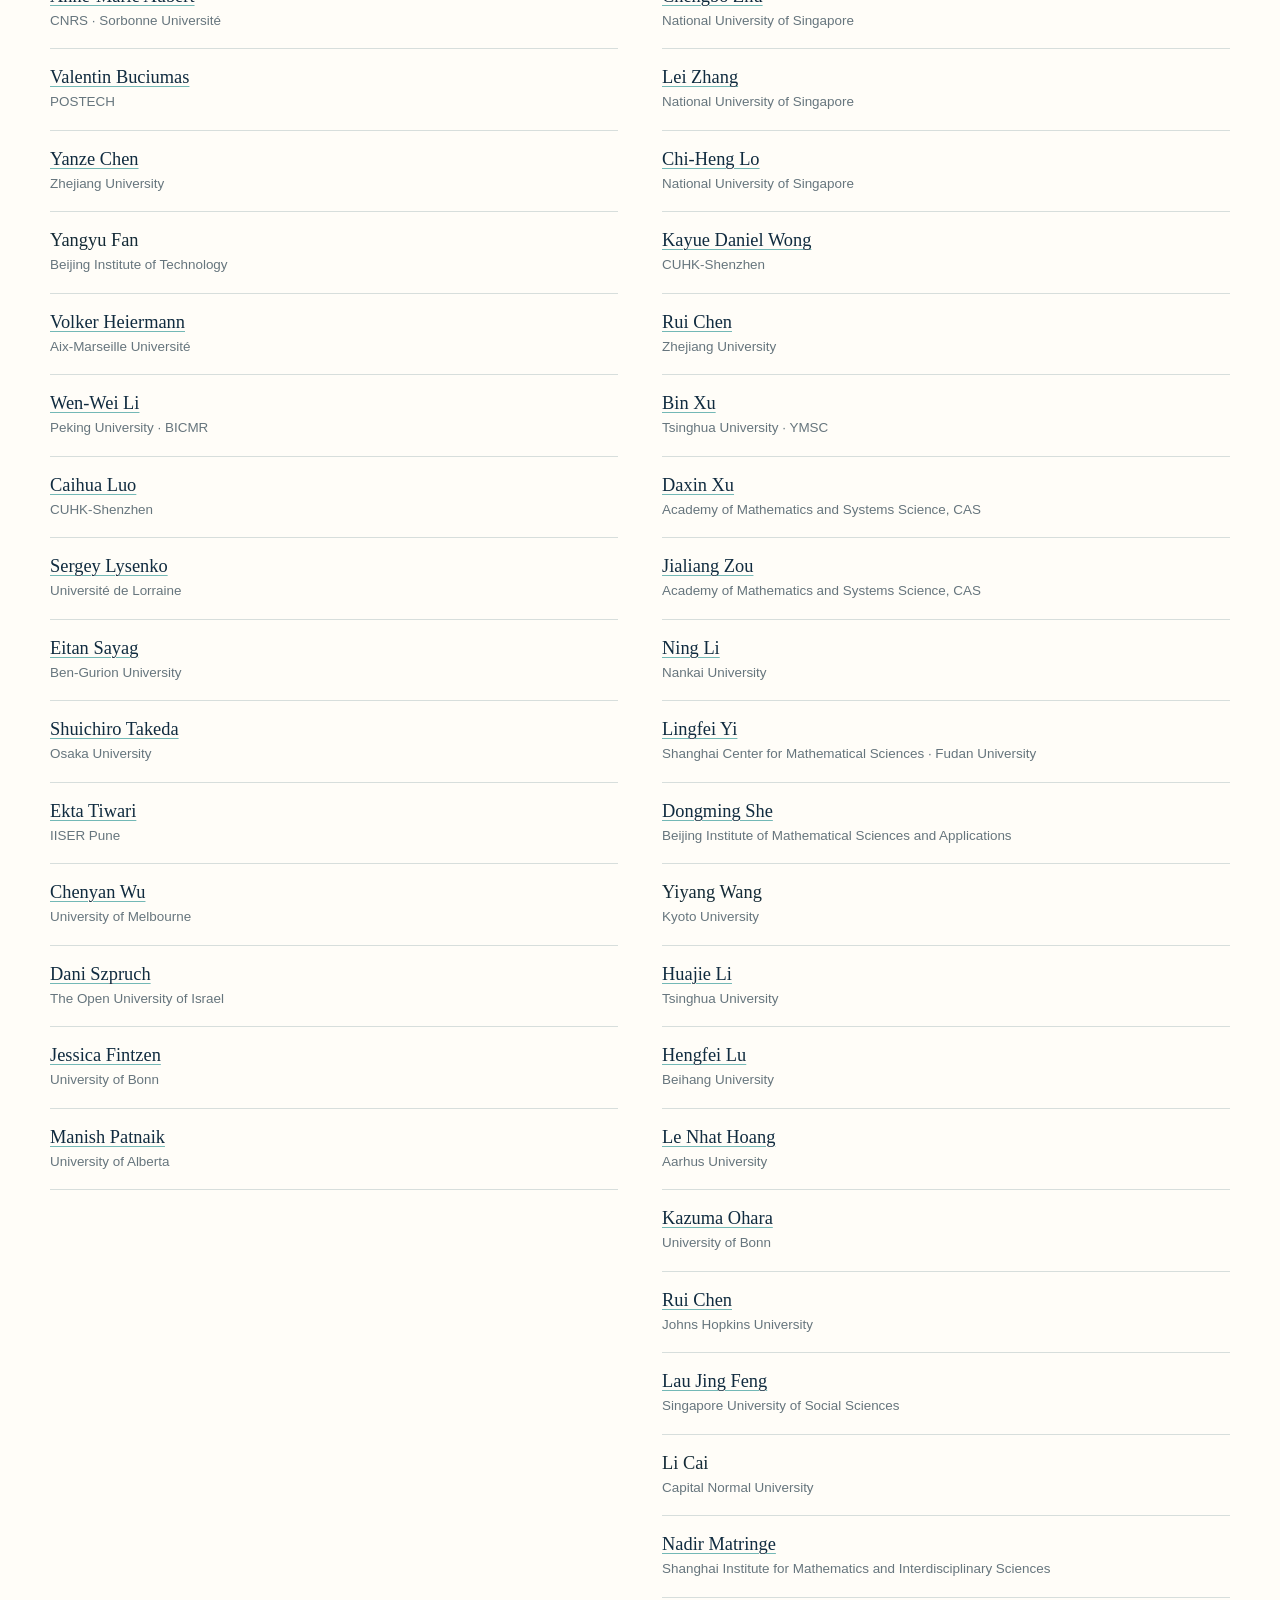
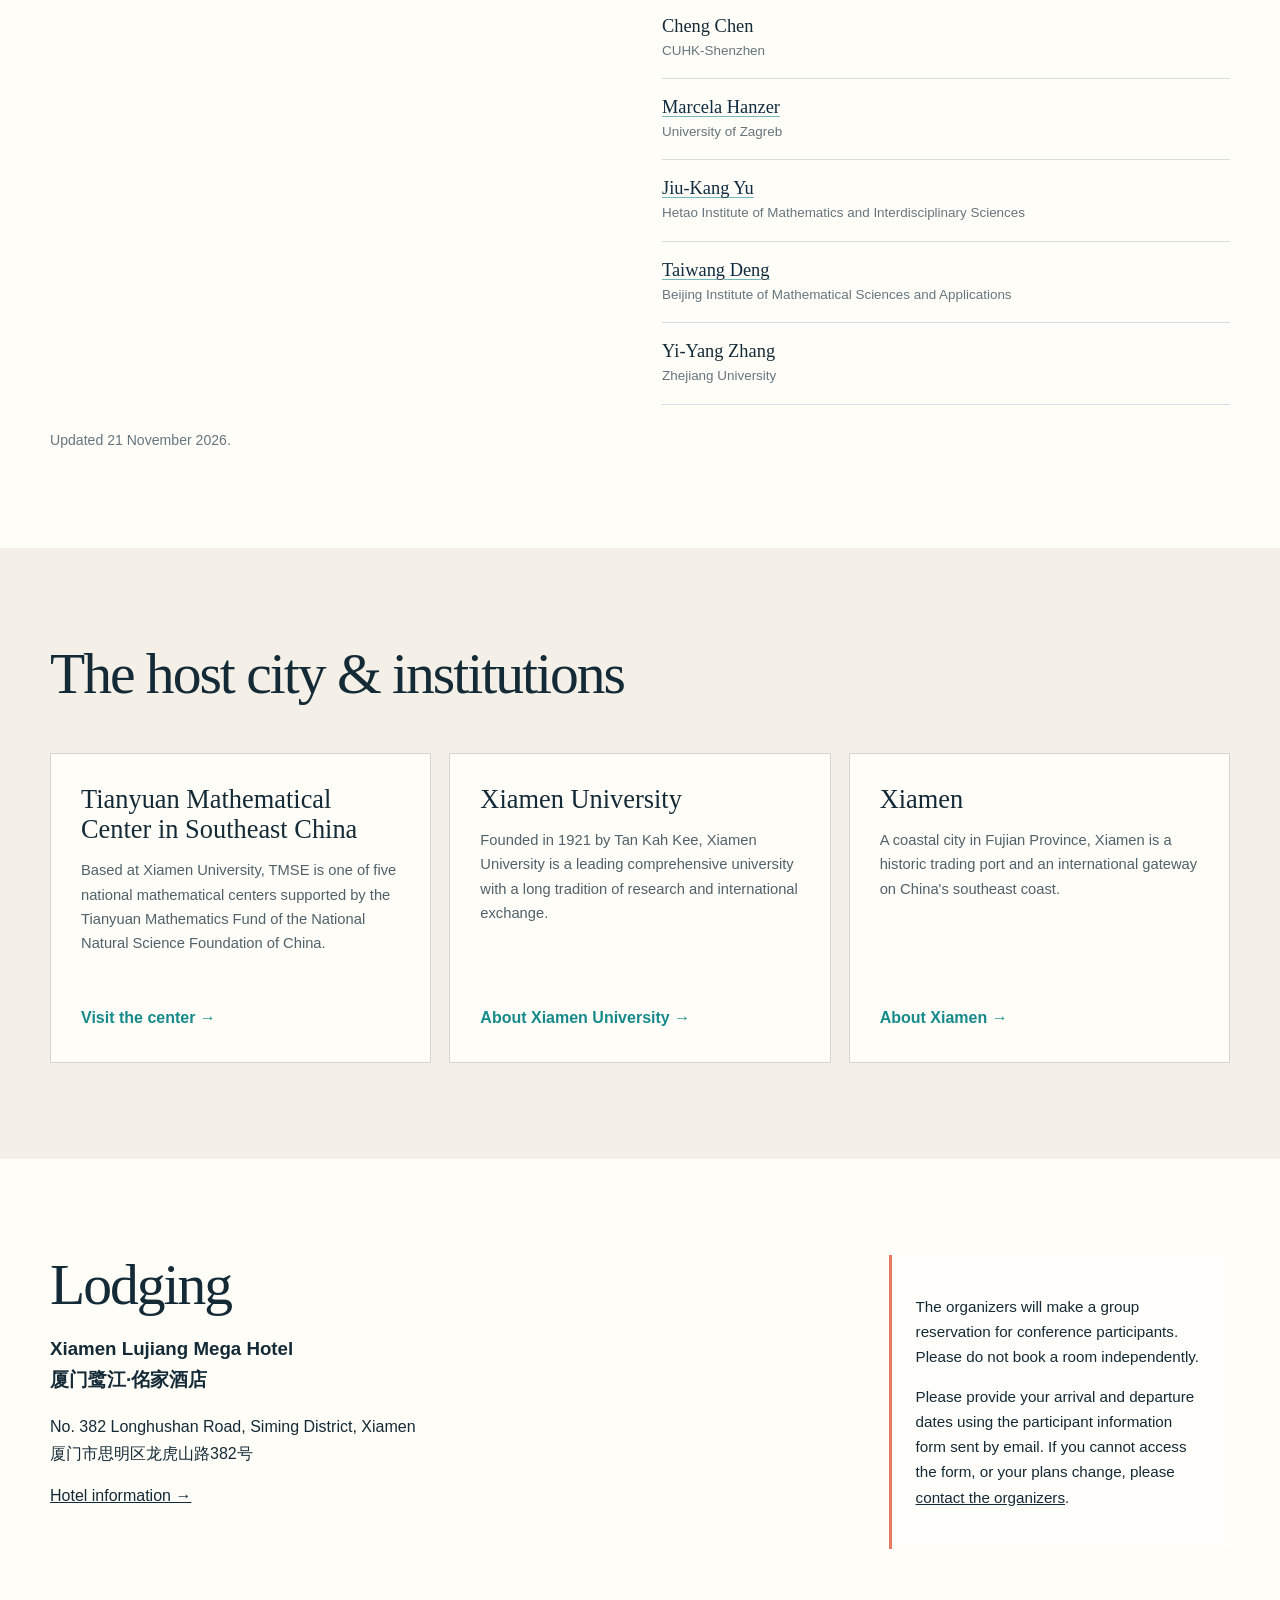
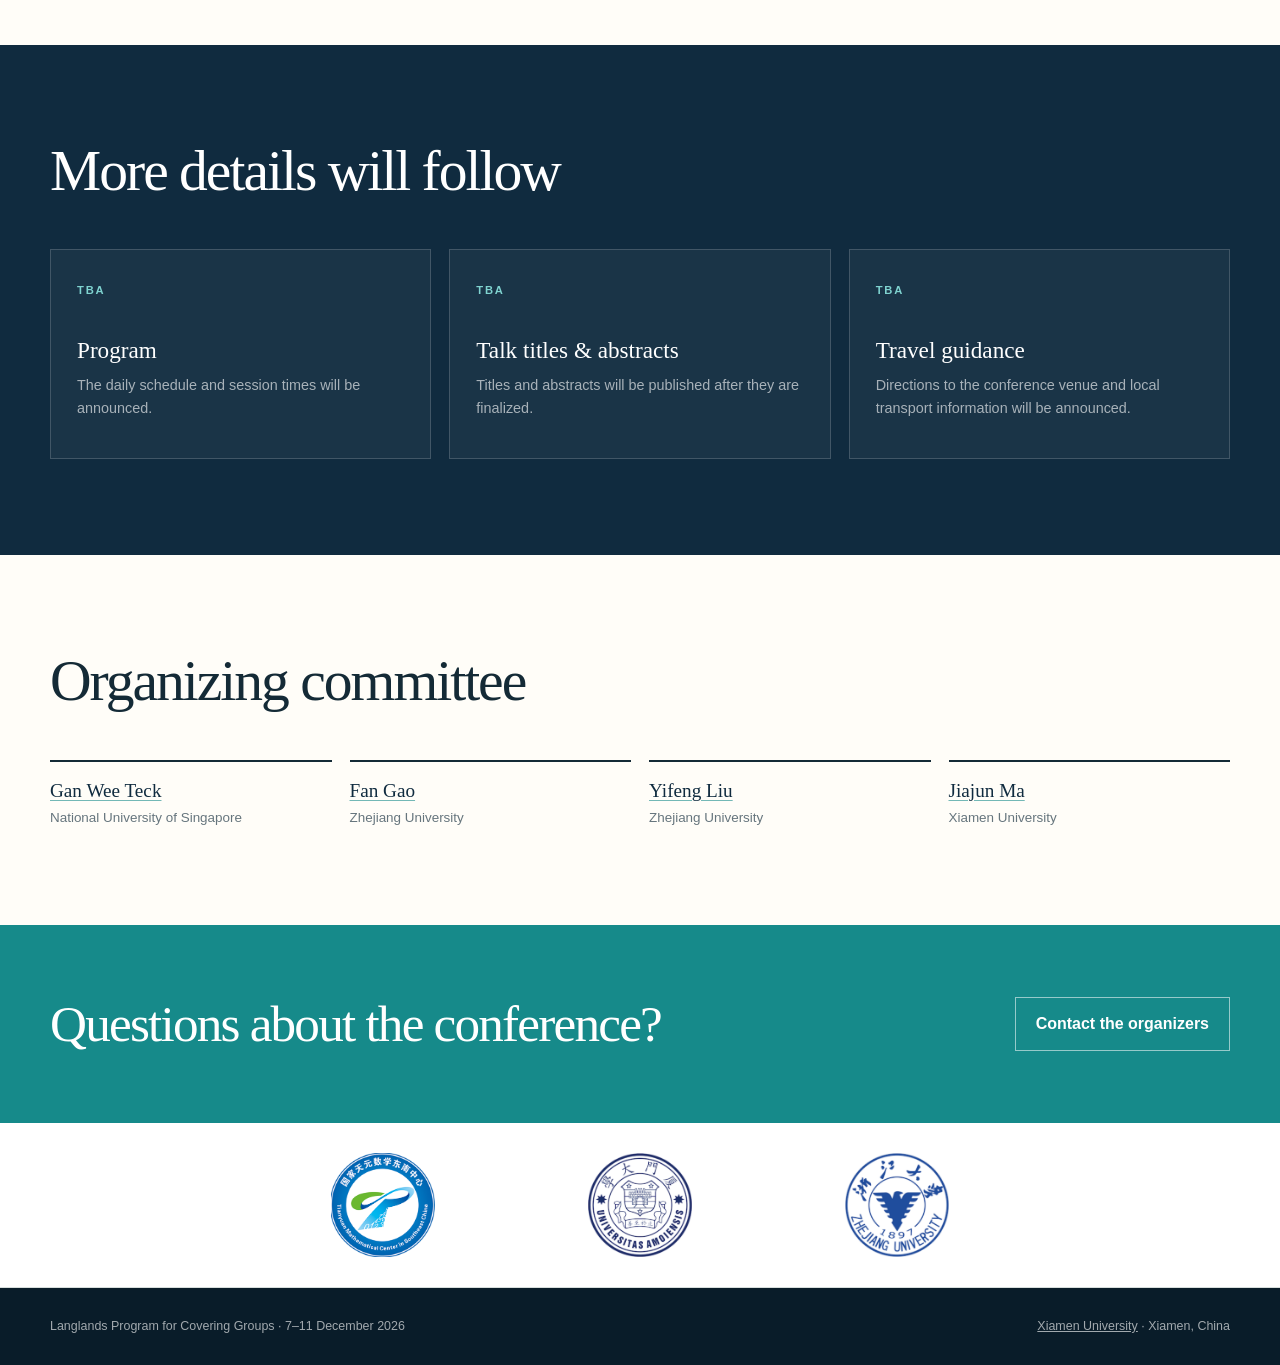
==== commit 78928204: "docs: add Chen Shu to conference participants" ====
--- a/index.html
+++ b/index.html
@@ -112,6 +112,7 @@
     <div class="roster">
       <h3>Other participants</h3>
       <ul class="roster-list">
+        <li><h4>Chen Shu</h4><p>Tongji University</p></li>
         <li><h4><a href="https://blog.nus.edu.sg/lokehy/publications/">Loke Hung Yean</a></h4><p>National University of Singapore</p></li>
         <li><h4><a href="https://www.skodleracks.co.uk/">Daniel Skodlerack</a></h4><p>ShanghaiTech University</p></li>
         <li><h4><a href="https://blog.nus.edu.sg/matzhucb/">Chengbo Zhu</a></h4><p>National University of Singapore</p></li>
@@ -142,7 +143,7 @@
       </ul>
     </div>
   </div>
-  <p class="note">Updated 18 October 2026.</p>
+  <p class="note">Updated 21 November 2026.</p>
 </div></section>
 
 <section class="place" id="place"><div class="wrap">
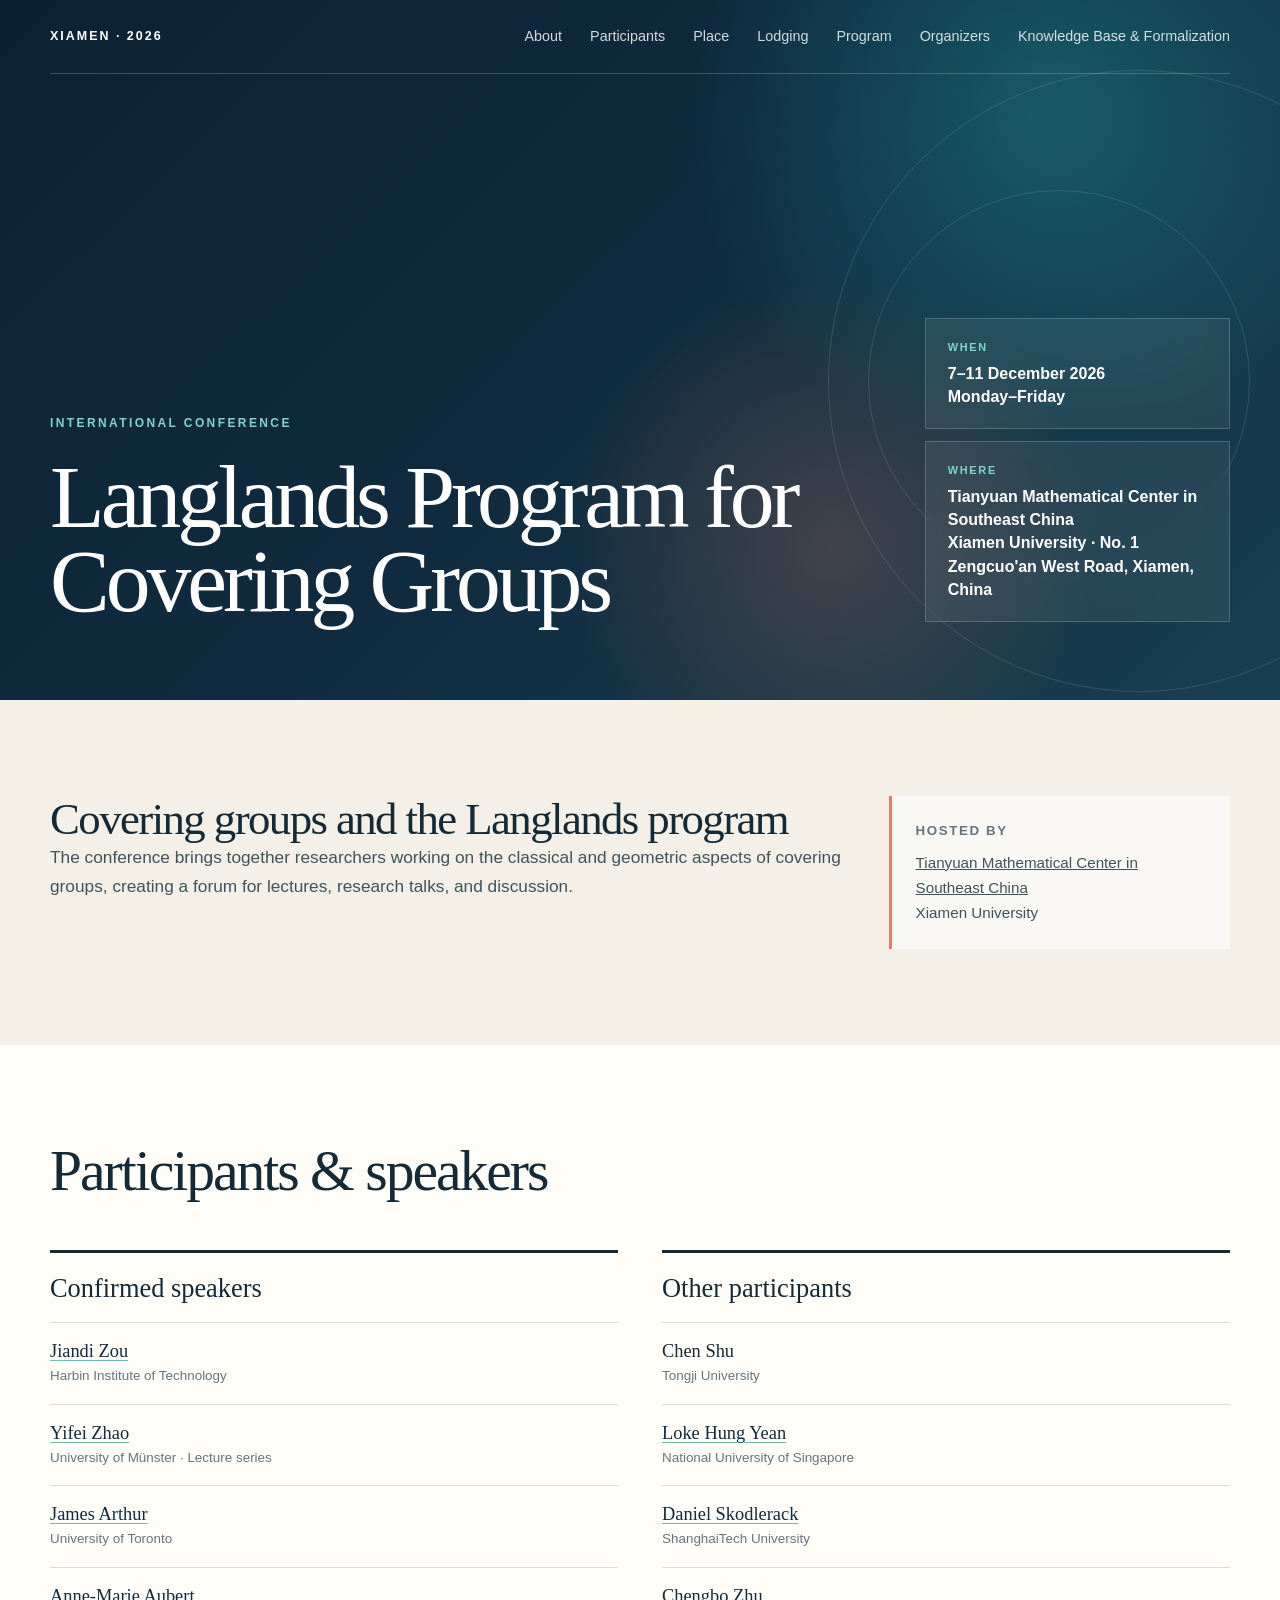
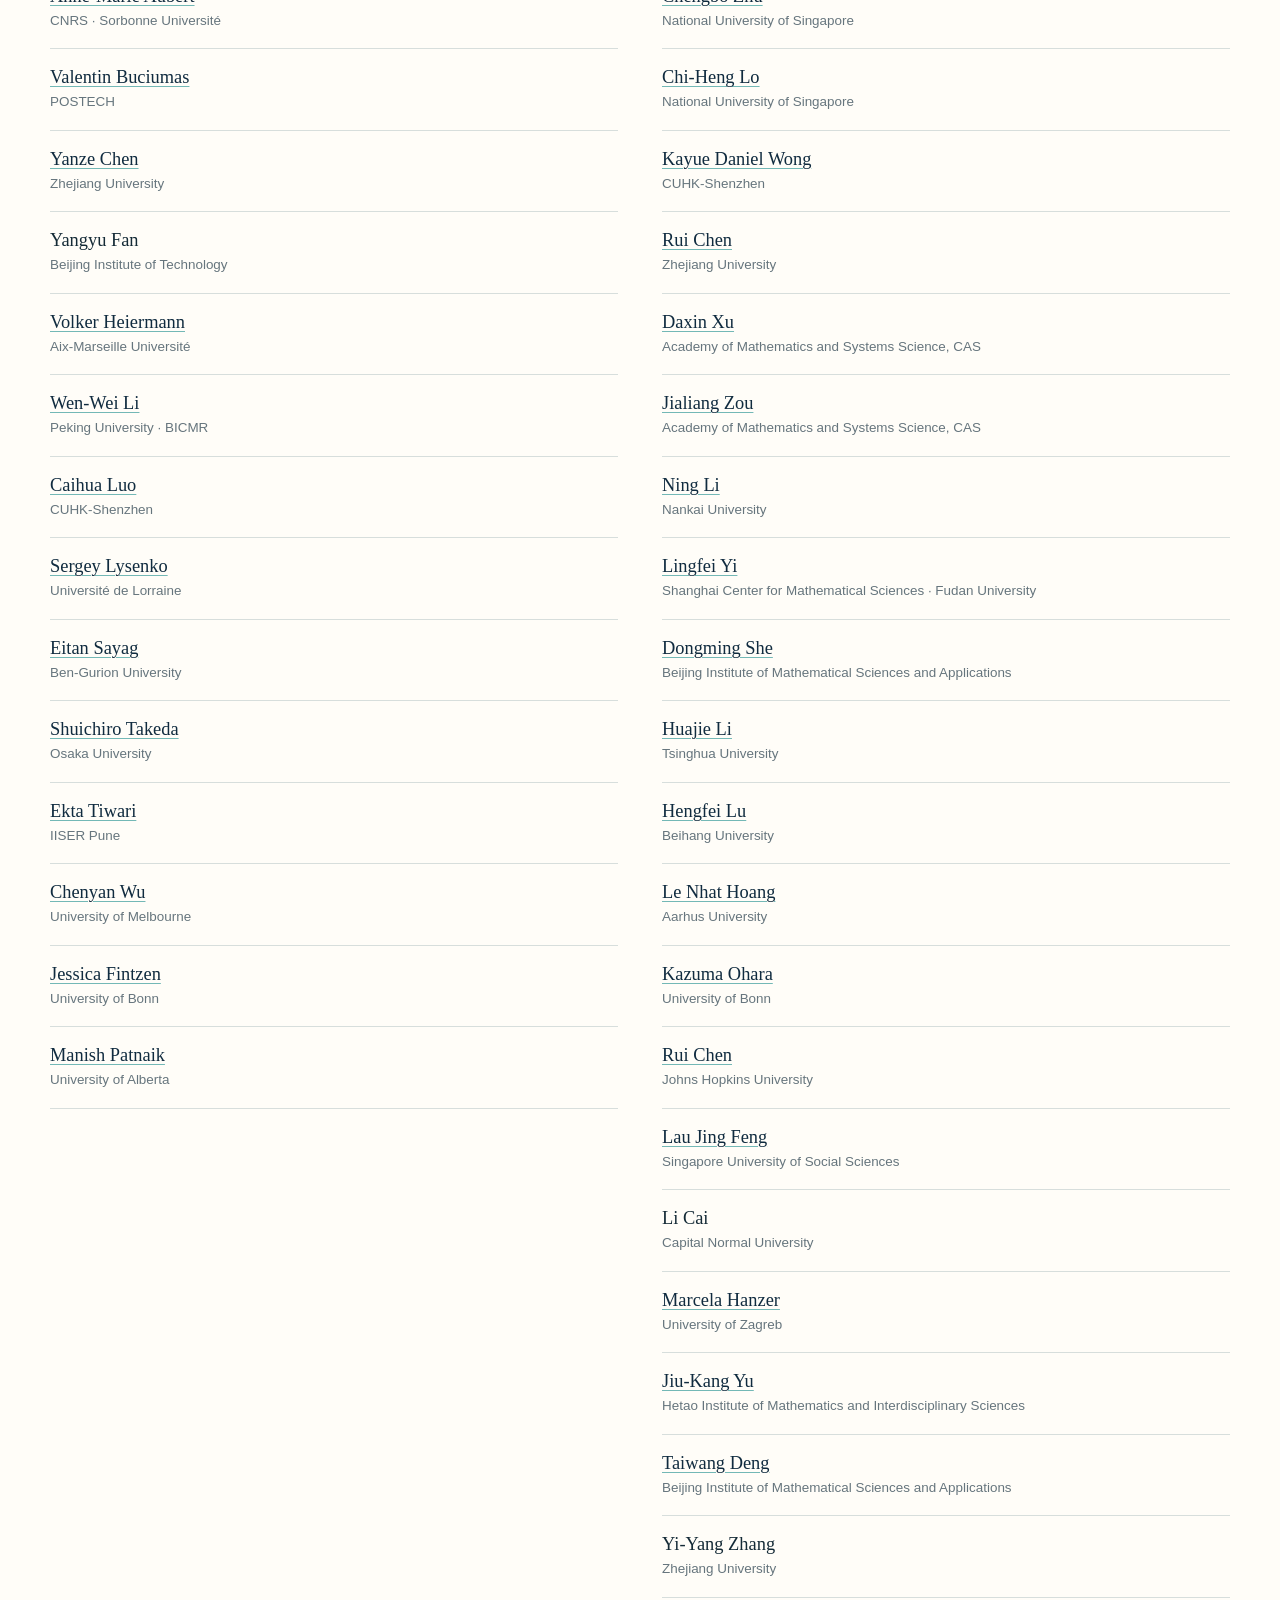
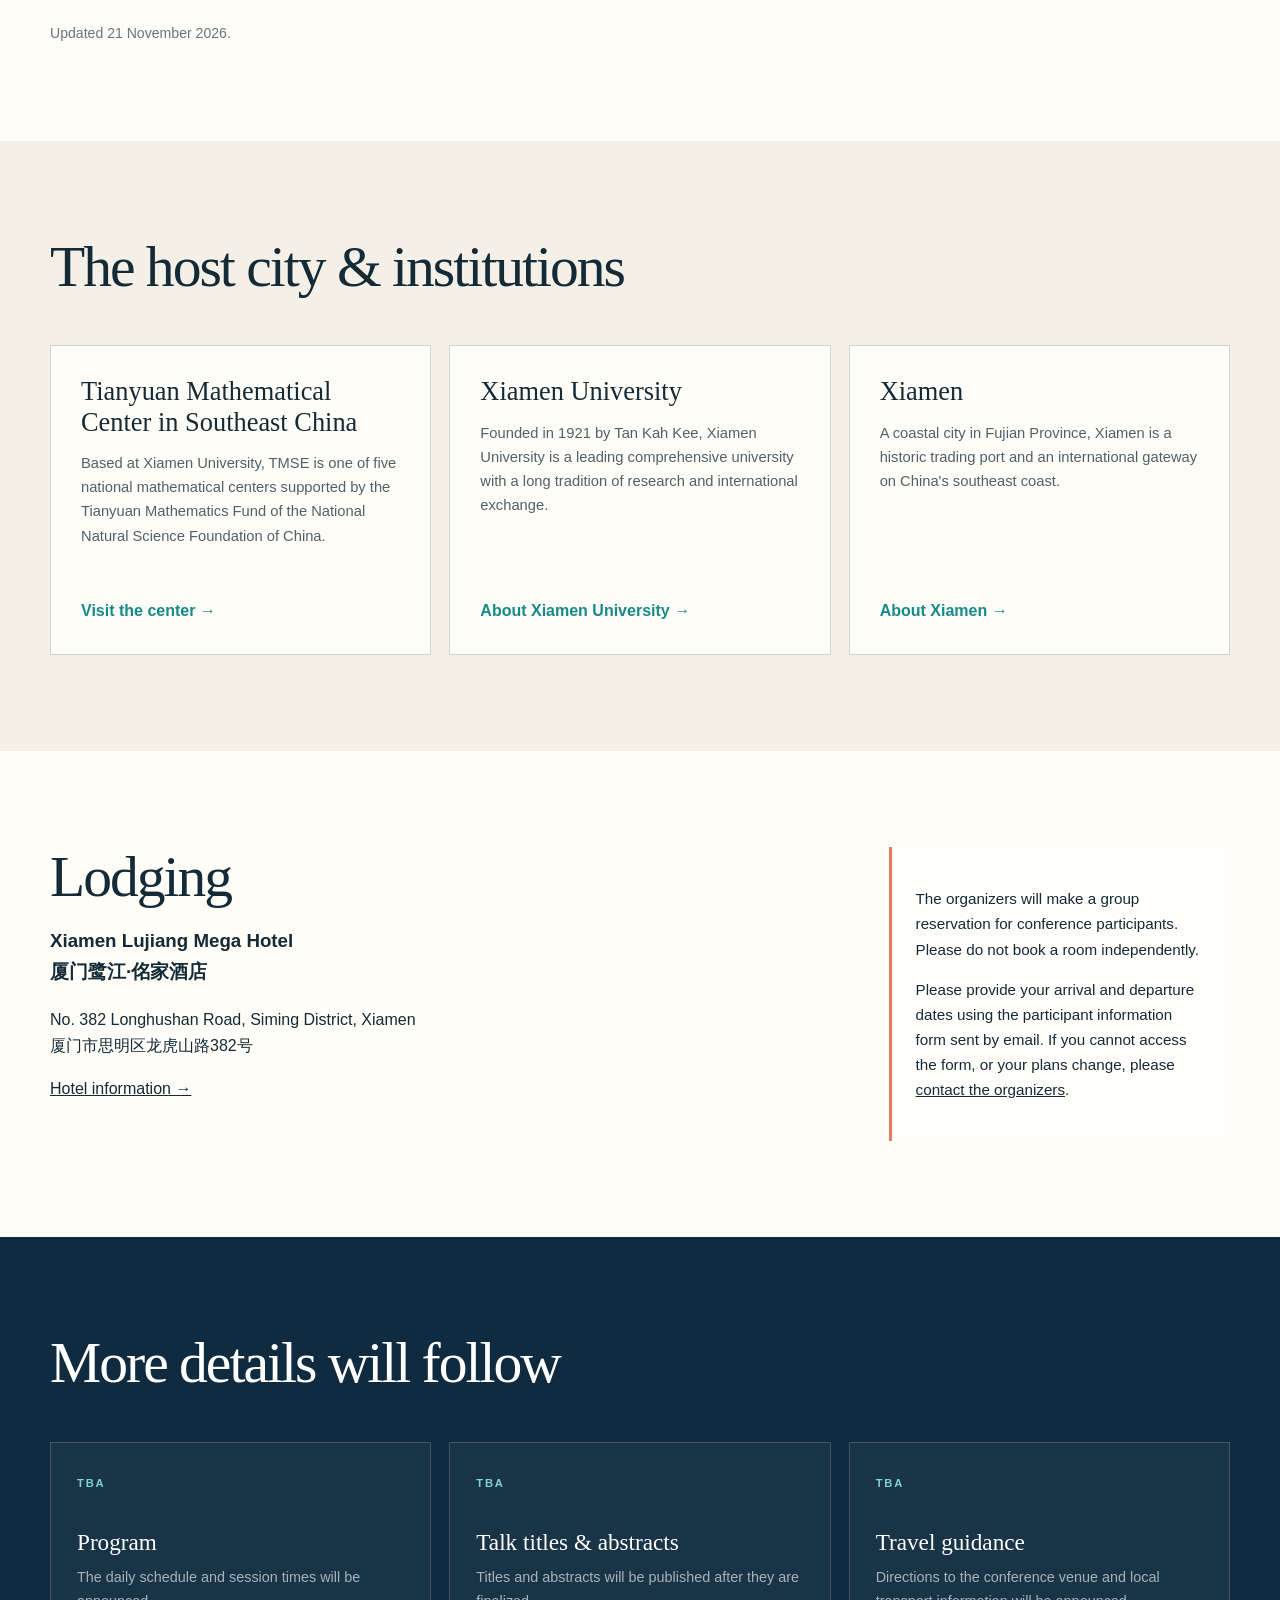
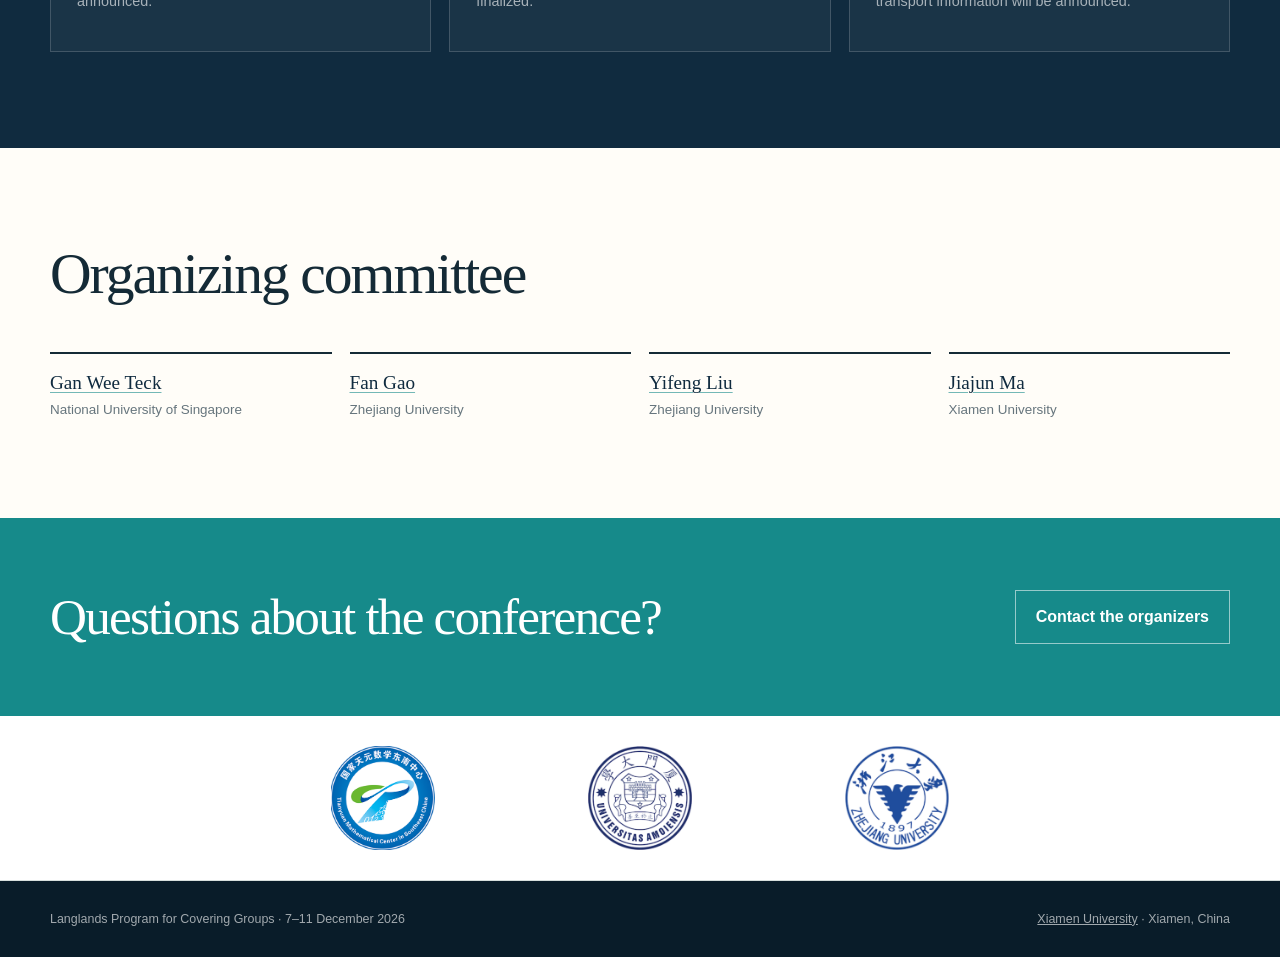
==== commit 178c497f: "docs: remove cancelled participants from public roster" ====
--- a/index.html
+++ b/index.html
@@ -104,7 +104,6 @@
         <li><h4><a href="https://sites.google.com/view/stakeda/">Shuichiro Takeda</a></h4><p>Osaka University</p></li>
         <li><h4><a href="https://www.iiserpune.ac.in/research/department/mathematics/people/postdoctoral-fellows/post-doctoral-fellows/ekta-tiwari/629">Ekta Tiwari</a></h4><p>IISER Pune</p></li>
         <li><h4><a href="https://cywu.github.io/">Chenyan Wu</a></h4><p>University of Melbourne</p></li>
-        <li><h4><a href="https://sites.google.com/site/daniszpruch/">Dani Szpruch</a></h4><p>The Open University of Israel</p></li>
         <li><h4><a href="https://www.math.uni-bonn.de/people/fintzen/">Jessica Fintzen</a></h4><p>University of Bonn</p></li>
         <li><h4><a href="https://sites.ualberta.ca/~patnaik/">Manish Patnaik</a></h4><p>University of Alberta</p></li>
       </ul>
@@ -116,17 +115,14 @@
         <li><h4><a href="https://blog.nus.edu.sg/lokehy/publications/">Loke Hung Yean</a></h4><p>National University of Singapore</p></li>
         <li><h4><a href="https://www.skodleracks.co.uk/">Daniel Skodlerack</a></h4><p>ShanghaiTech University</p></li>
         <li><h4><a href="https://blog.nus.edu.sg/matzhucb/">Chengbo Zhu</a></h4><p>National University of Singapore</p></li>
-        <li><h4><a href="https://blog.nus.edu.sg/matzhlei/">Lei Zhang</a></h4><p>National University of Singapore</p></li>
         <li><h4><a href="https://sites.google.com/view/chihenglo/home">Chi-Heng Lo</a></h4><p>National University of Singapore</p></li>
         <li><h4><a href="https://kdwong.github.io/">Kayue Daniel Wong</a></h4><p>CUHK-Shenzhen</p></li>
         <li><h4><a href="https://sato-sugar.github.io/rchenmat94/">Rui Chen</a></h4><p>Zhejiang University</p></li>
-        <li><h4><a href="https://sites.google.com/view/binxumath/home">Bin Xu</a></h4><p>Tsinghua University · YMSC</p></li>
         <li><h4><a href="https://www.mcm.ac.cn/people/members/dxx/202601/t20260122_1146417.html">Daxin Xu</a></h4><p>Academy of Mathematics and Systems Science, CAS</p></li>
         <li><h4><a href="https://sites.google.com/umich.edu/jialiang-zou/home">Jialiang Zou</a></h4><p>Academy of Mathematics and Systems Science, CAS</p></li>
         <li><h4><a href="https://my.nankai.edu.cn/sms/ln/list.htm">Ning Li</a></h4><p>Nankai University</p></li>
         <li><h4><a href="https://sites.google.com/view/ylf/home">Lingfei Yi</a></h4><p>Shanghai Center for Mathematical Sciences · Fudan University</p></li>
         <li><h4><a href="https://www.bimsa.cn/detail/DongmingShe.html">Dongming She</a></h4><p>Beijing Institute of Mathematical Sciences and Applications</p></li>
-        <li><h4>Yiyang Wang</h4><p>Kyoto University</p></li>
         <li><h4><a href="https://ymsc.tsinghua.edu.cn/en/info/1033/3473.htm">Huajie Li</a></h4><p>Tsinghua University</p></li>
         <li><h4><a href="https://masonlvhf.github.io/Hengfei/">Hengfei Lu</a></h4><p>Beihang University</p></li>
         <li><h4><a href="https://www.au.dk/en/show/person/le.nhathoang%40math.au.dk">Le Nhat Hoang</a></h4><p>Aarhus University</p></li>
@@ -134,8 +130,6 @@
         <li><h4><a href="https://glucklichrui.github.io/">Rui Chen</a></h4><p>Johns Hopkins University</p></li>
         <li><h4><a href="https://www.suss.edu.sg/academics/schools-college/faculty-listing/detail/lau-jing-feng">Lau Jing Feng</a></h4><p>Singapore University of Social Sciences</p></li>
         <li><h4>Li Cai</h4><p>Capital Normal University</p></li>
-        <li><h4><a href="https://nadirmatringe.github.io/">Nadir Matringe</a></h4><p>Shanghai Institute for Mathematics and Interdisciplinary Sciences</p></li>
-        <li><h4>Cheng Chen</h4><p>CUHK-Shenzhen</p></li>
         <li><h4><a href="https://www.pmf.unizg.hr/math/en/marcela.hanzer">Marcela Hanzer</a></h4><p>University of Zagreb</p></li>
         <li><h4><a href="https://en.himis-sz.cn/ry_36/95.html">Jiu-Kang Yu</a></h4><p>Hetao Institute of Mathematics and Interdisciplinary Sciences</p></li>
         <li><h4><a href="https://www.bimsa.cn/detail/twdeng.html">Taiwang Deng</a></h4><p>Beijing Institute of Mathematical Sciences and Applications</p></li>
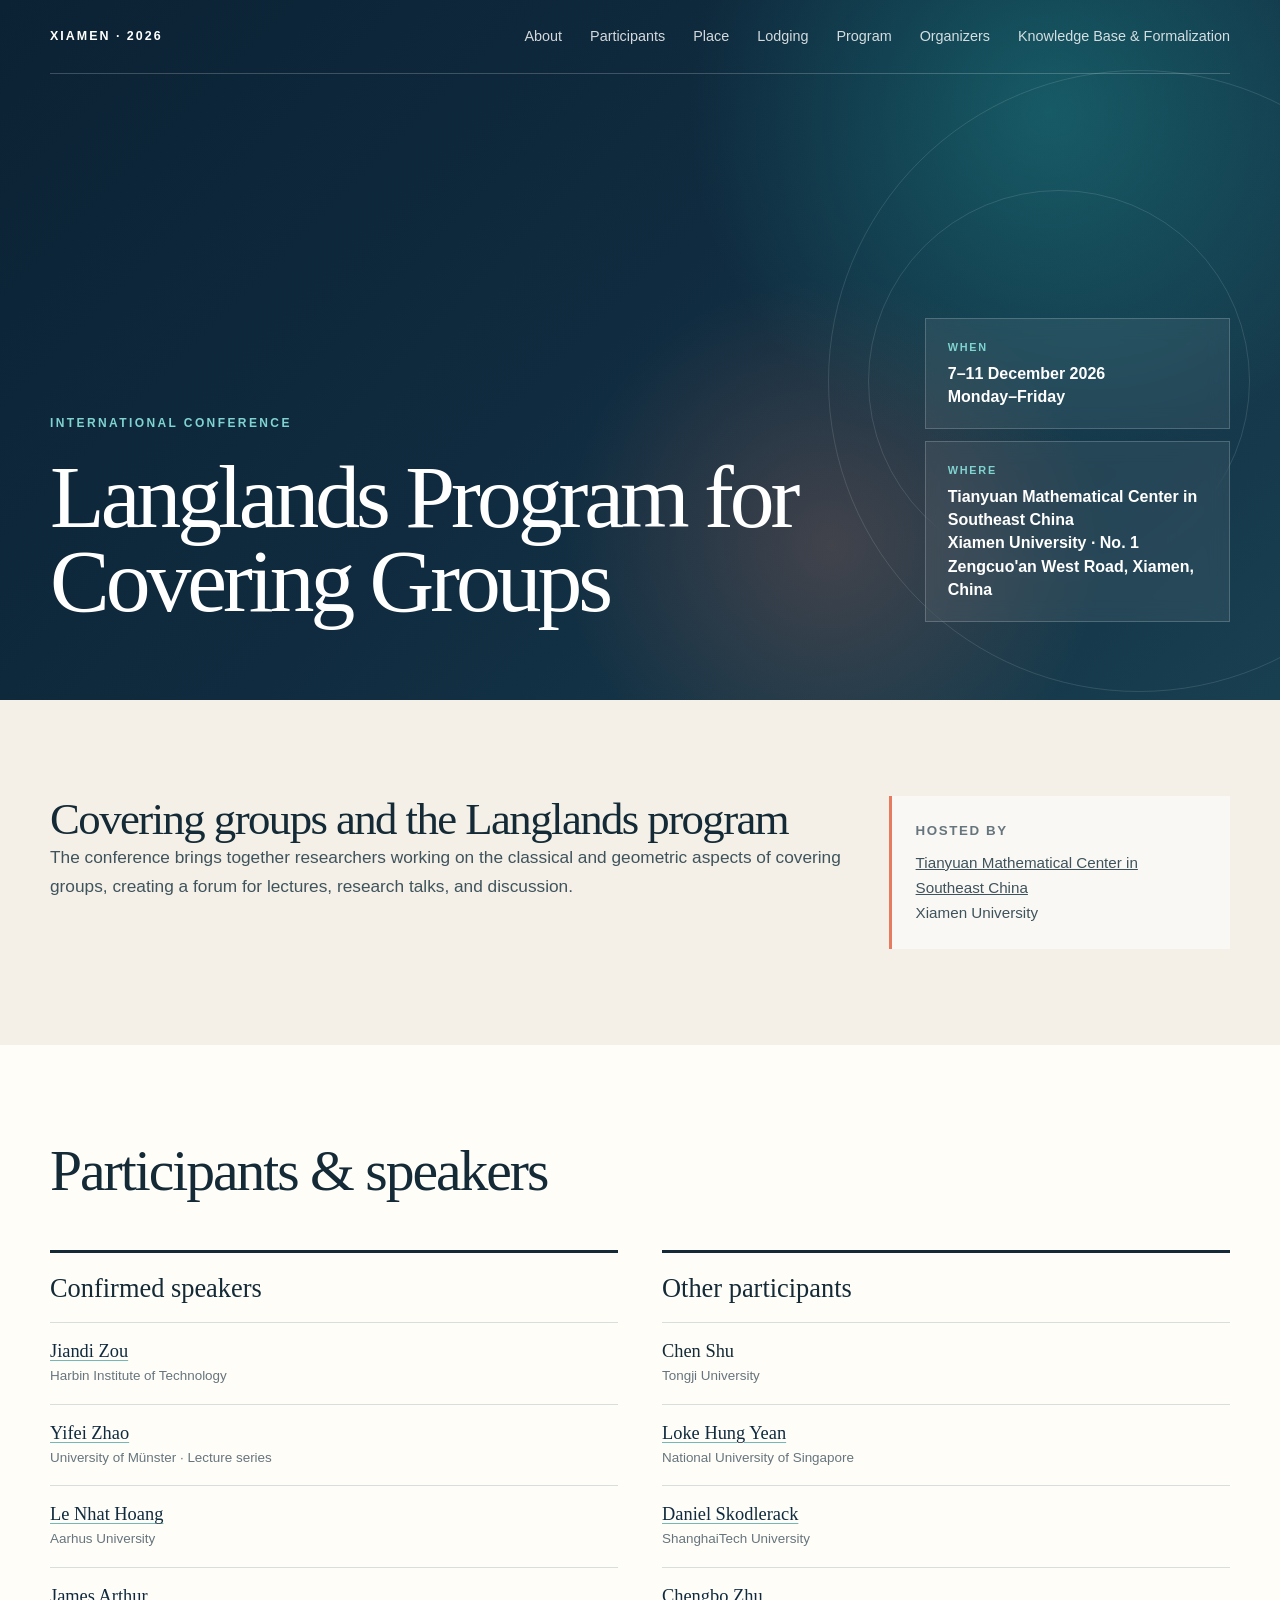
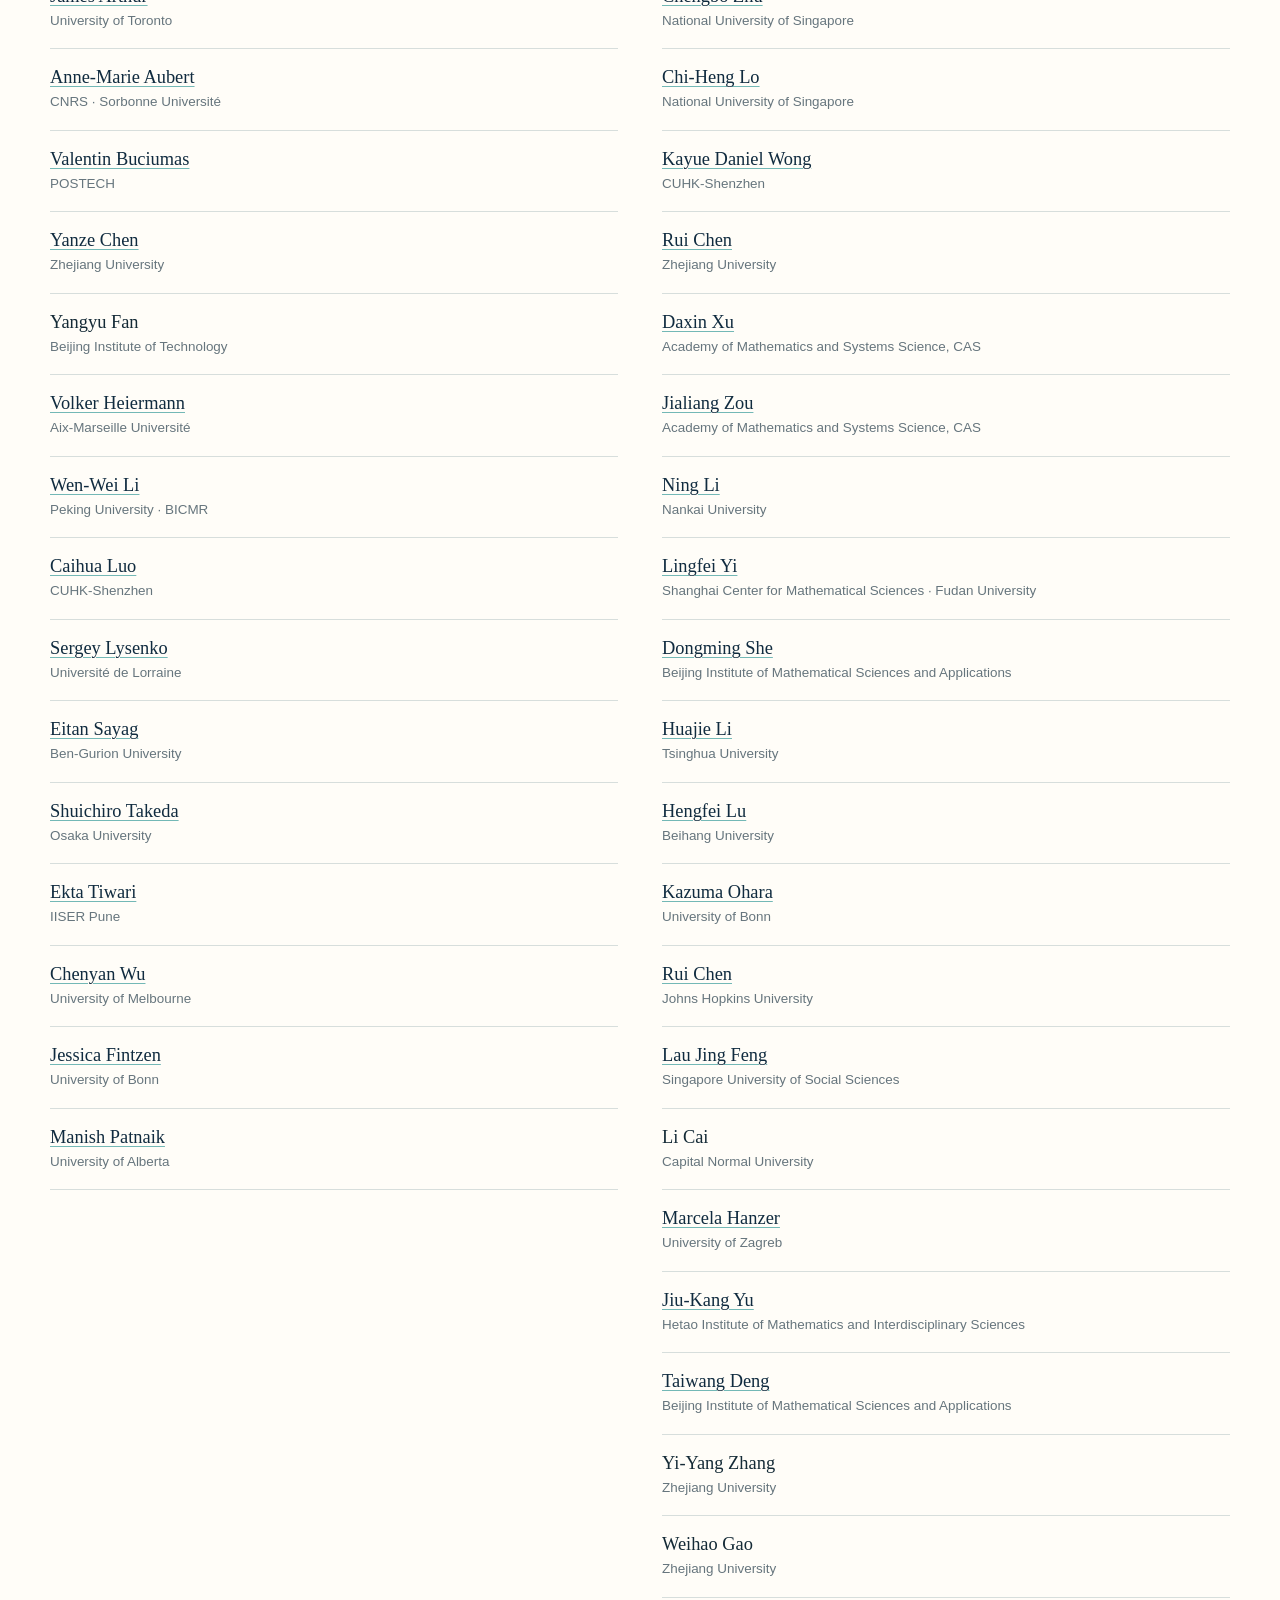
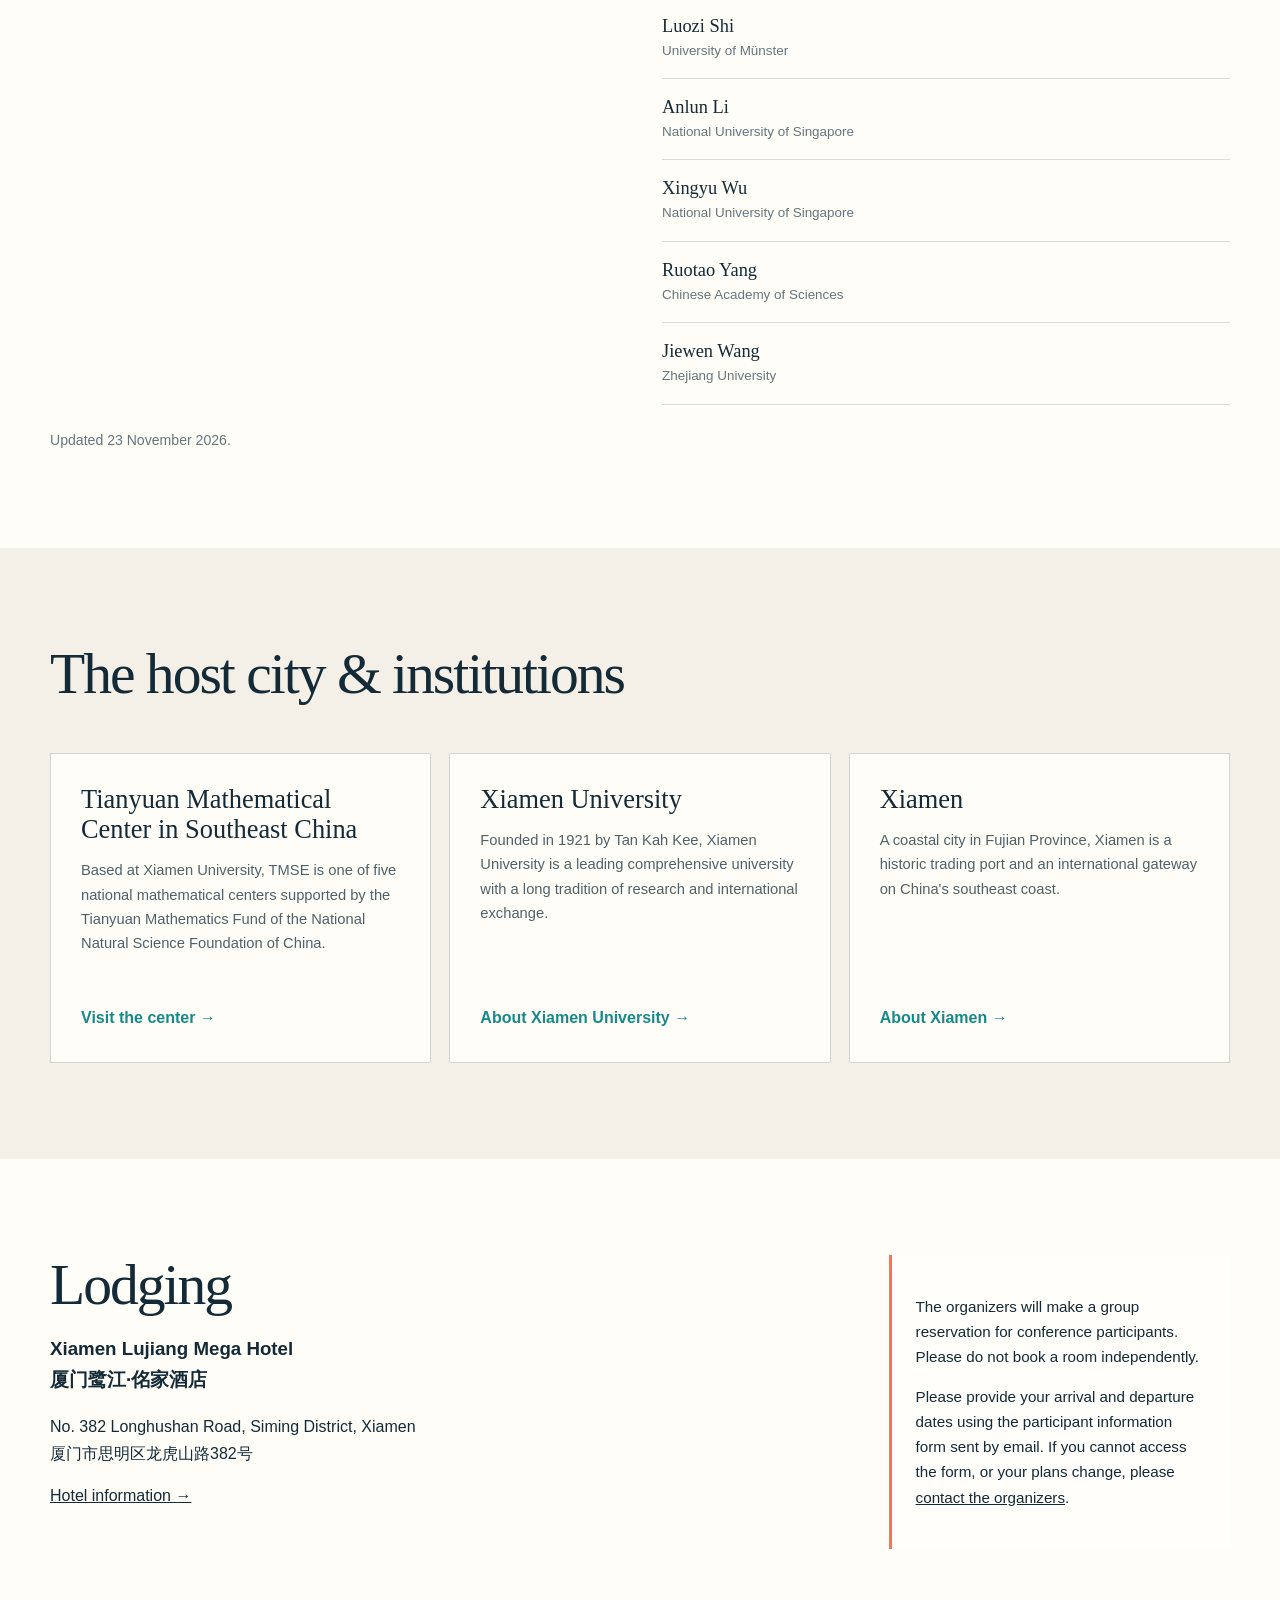
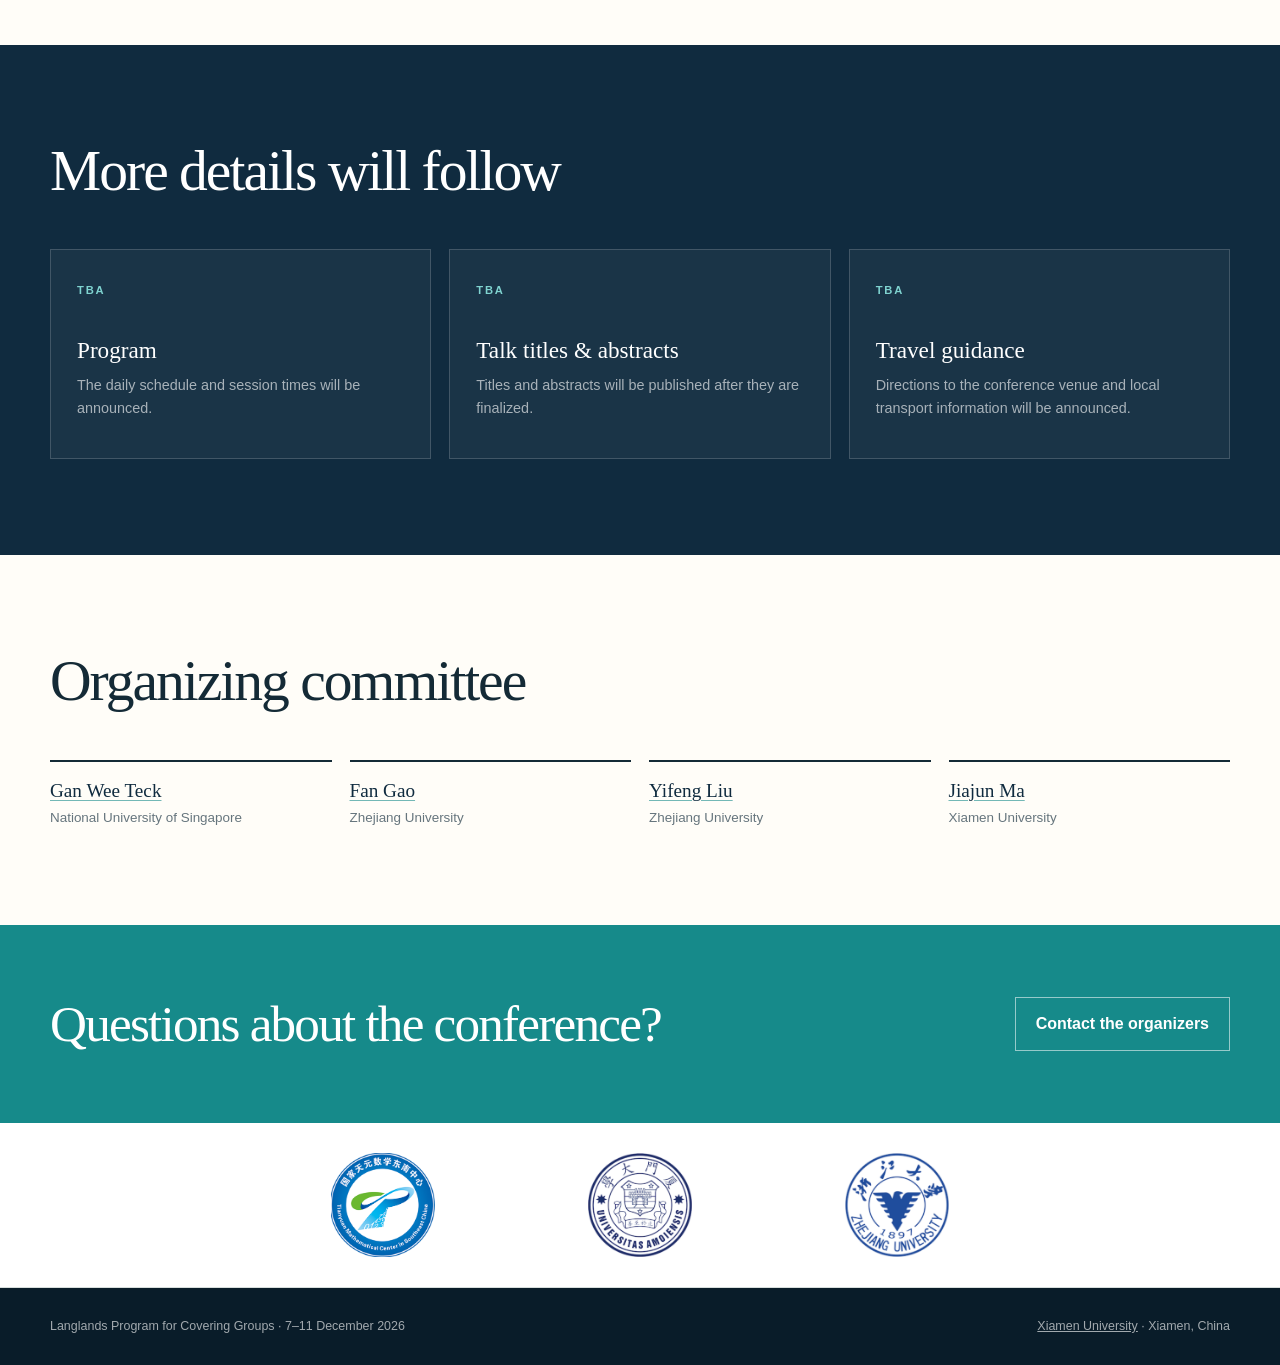
==== commit 1a99c7fb: "docs: update confirmed conference participants" ====
--- a/index.html
+++ b/index.html
@@ -91,6 +91,7 @@
       <ul class="roster-list">
         <li><h4><a href="https://sites.google.com/view/jiandizou/">Jiandi Zou</a></h4><p>Harbin Institute of Technology</p></li>
         <li><h4><a href="https://yifeizhao.com/">Yifei Zhao</a></h4><p>University of Münster · Lecture series</p></li>
+        <li><h4><a href="https://www.au.dk/en/show/person/le.nhathoang%40math.au.dk">Le Nhat Hoang</a></h4><p>Aarhus University</p></li>
         <li><h4><a href="https://www.math.toronto.edu/arthur/">James Arthur</a></h4><p>University of Toronto</p></li>
         <li><h4><a href="https://perso.imj-prg.fr/annemarie-aubert/">Anne-Marie Aubert</a></h4><p>CNRS · Sorbonne Université</p></li>
         <li><h4><a href="https://buciumas.github.io/">Valentin Buciumas</a></h4><p>POSTECH</p></li>
@@ -125,7 +126,6 @@
         <li><h4><a href="https://www.bimsa.cn/detail/DongmingShe.html">Dongming She</a></h4><p>Beijing Institute of Mathematical Sciences and Applications</p></li>
         <li><h4><a href="https://ymsc.tsinghua.edu.cn/en/info/1033/3473.htm">Huajie Li</a></h4><p>Tsinghua University</p></li>
         <li><h4><a href="https://masonlvhf.github.io/Hengfei/">Hengfei Lu</a></h4><p>Beihang University</p></li>
-        <li><h4><a href="https://www.au.dk/en/show/person/le.nhathoang%40math.au.dk">Le Nhat Hoang</a></h4><p>Aarhus University</p></li>
         <li><h4><a href="https://kazumaoharamath.github.io/">Kazuma Ohara</a></h4><p>University of Bonn</p></li>
         <li><h4><a href="https://glucklichrui.github.io/">Rui Chen</a></h4><p>Johns Hopkins University</p></li>
         <li><h4><a href="https://www.suss.edu.sg/academics/schools-college/faculty-listing/detail/lau-jing-feng">Lau Jing Feng</a></h4><p>Singapore University of Social Sciences</p></li>
@@ -134,10 +134,16 @@
         <li><h4><a href="https://en.himis-sz.cn/ry_36/95.html">Jiu-Kang Yu</a></h4><p>Hetao Institute of Mathematics and Interdisciplinary Sciences</p></li>
         <li><h4><a href="https://www.bimsa.cn/detail/twdeng.html">Taiwang Deng</a></h4><p>Beijing Institute of Mathematical Sciences and Applications</p></li>
         <li><h4>Yi-Yang Zhang</h4><p>Zhejiang University</p></li>
+        <li><h4>Weihao Gao</h4><p>Zhejiang University</p></li>
+        <li><h4>Luozi Shi</h4><p>University of Münster</p></li>
+        <li><h4>Anlun Li</h4><p>National University of Singapore</p></li>
+        <li><h4>Xingyu Wu</h4><p>National University of Singapore</p></li>
+        <li><h4>Ruotao Yang</h4><p>Chinese Academy of Sciences</p></li>
+        <li><h4>Jiewen Wang</h4><p>Zhejiang University</p></li>
       </ul>
     </div>
   </div>
-  <p class="note">Updated 21 November 2026.</p>
+  <p class="note">Updated 23 November 2026.</p>
 </div></section>
 
 <section class="place" id="place"><div class="wrap">
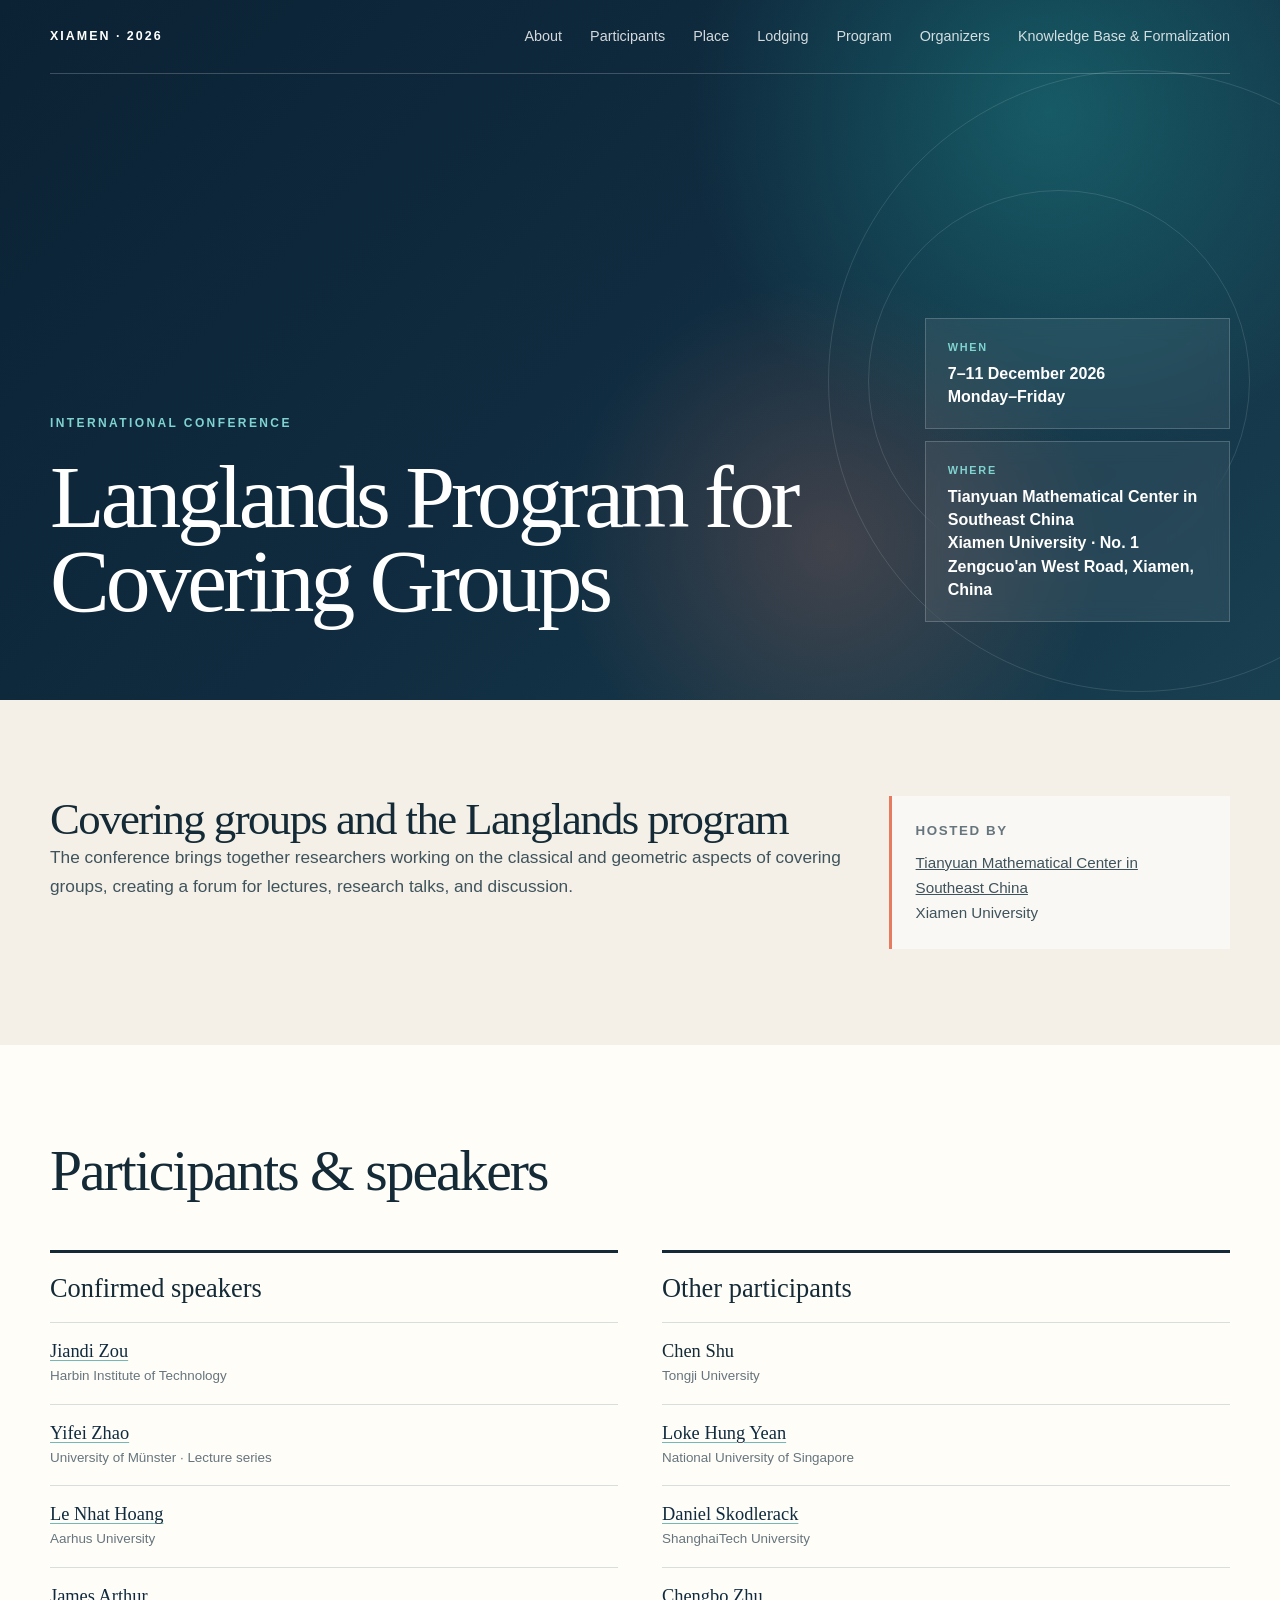
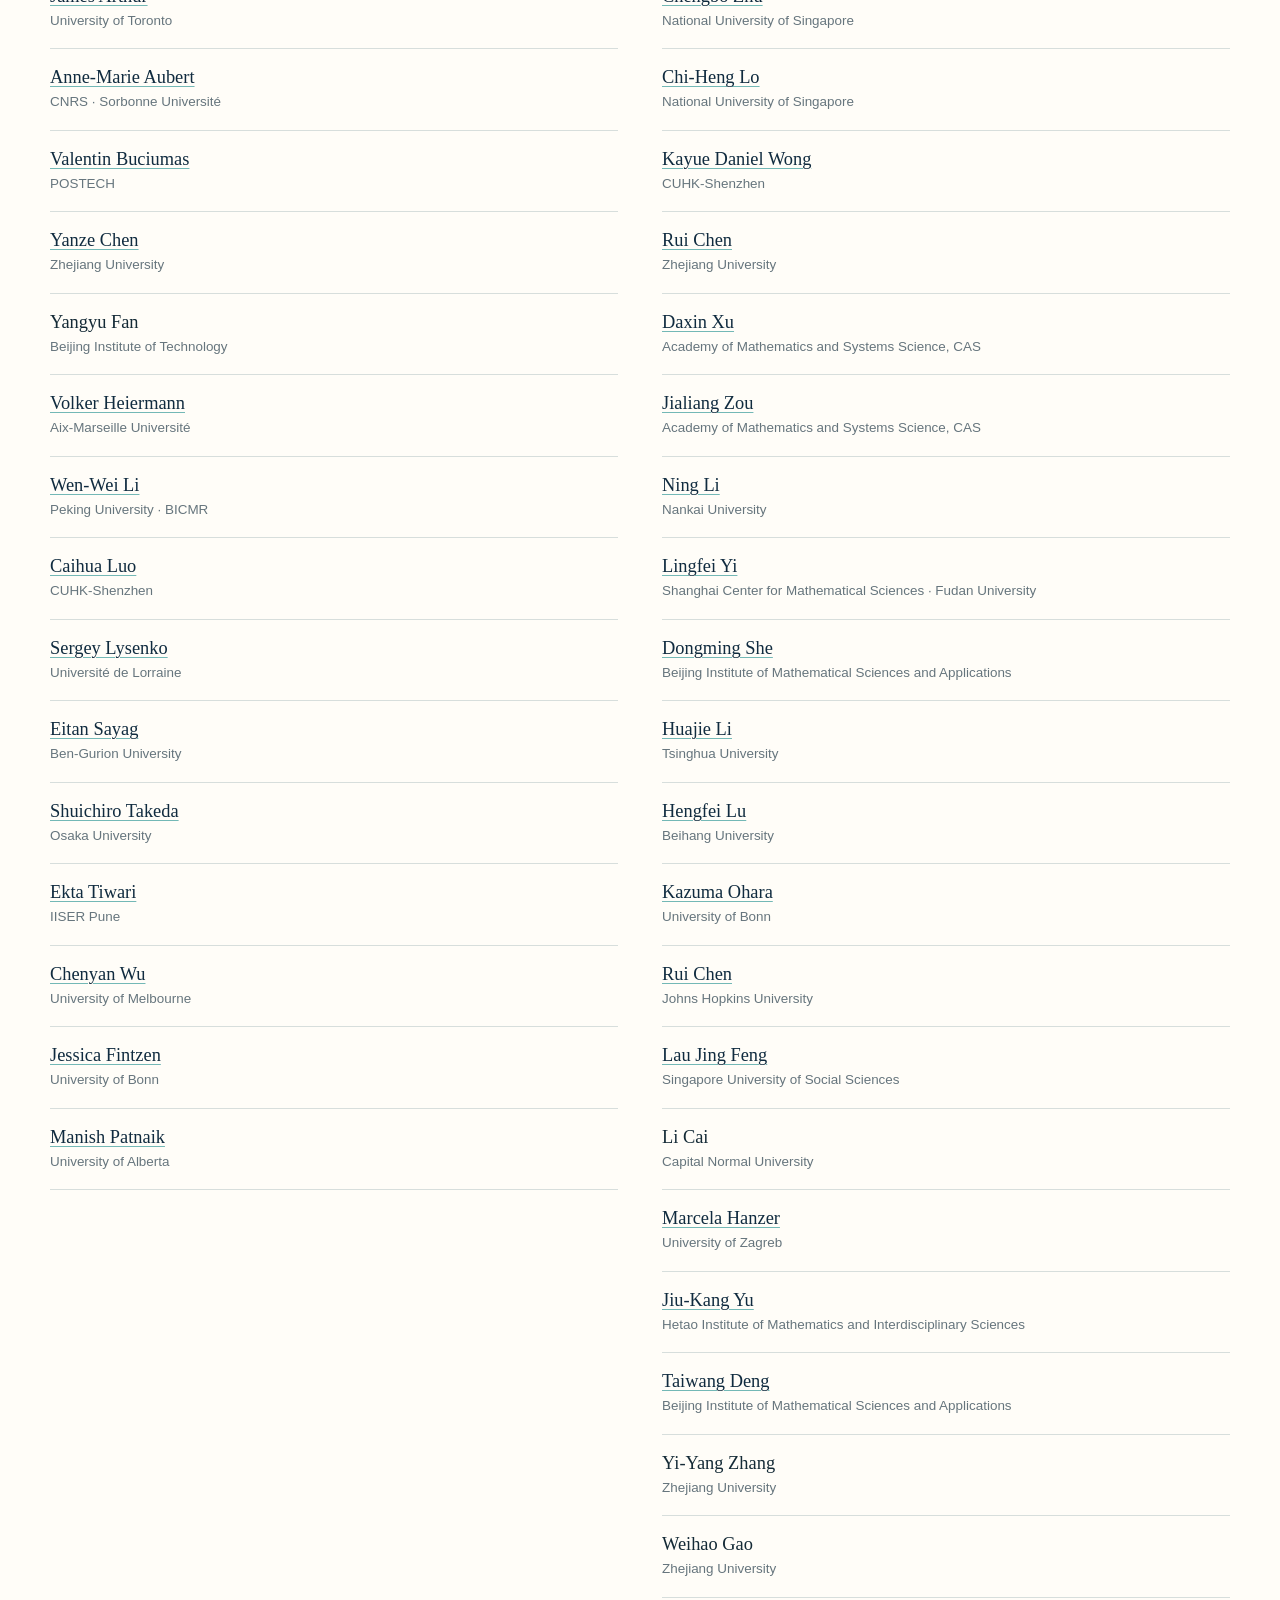
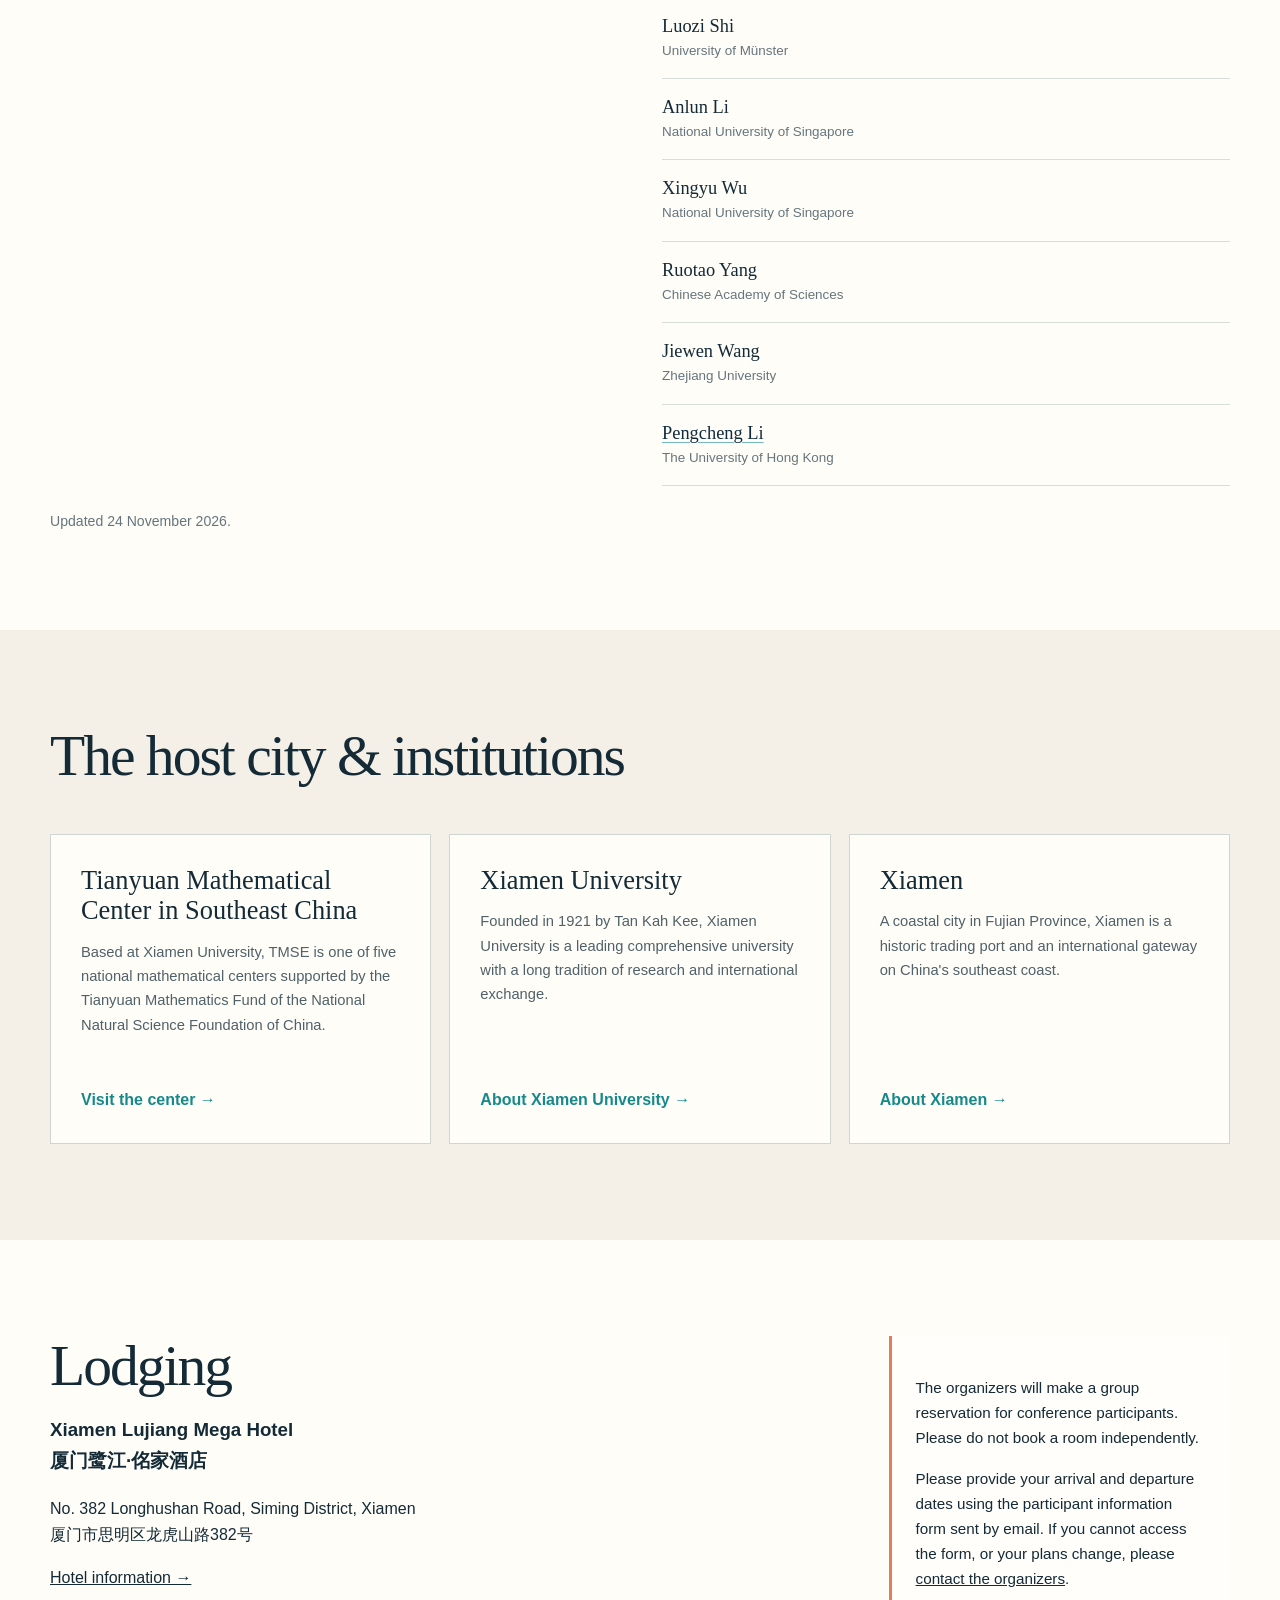
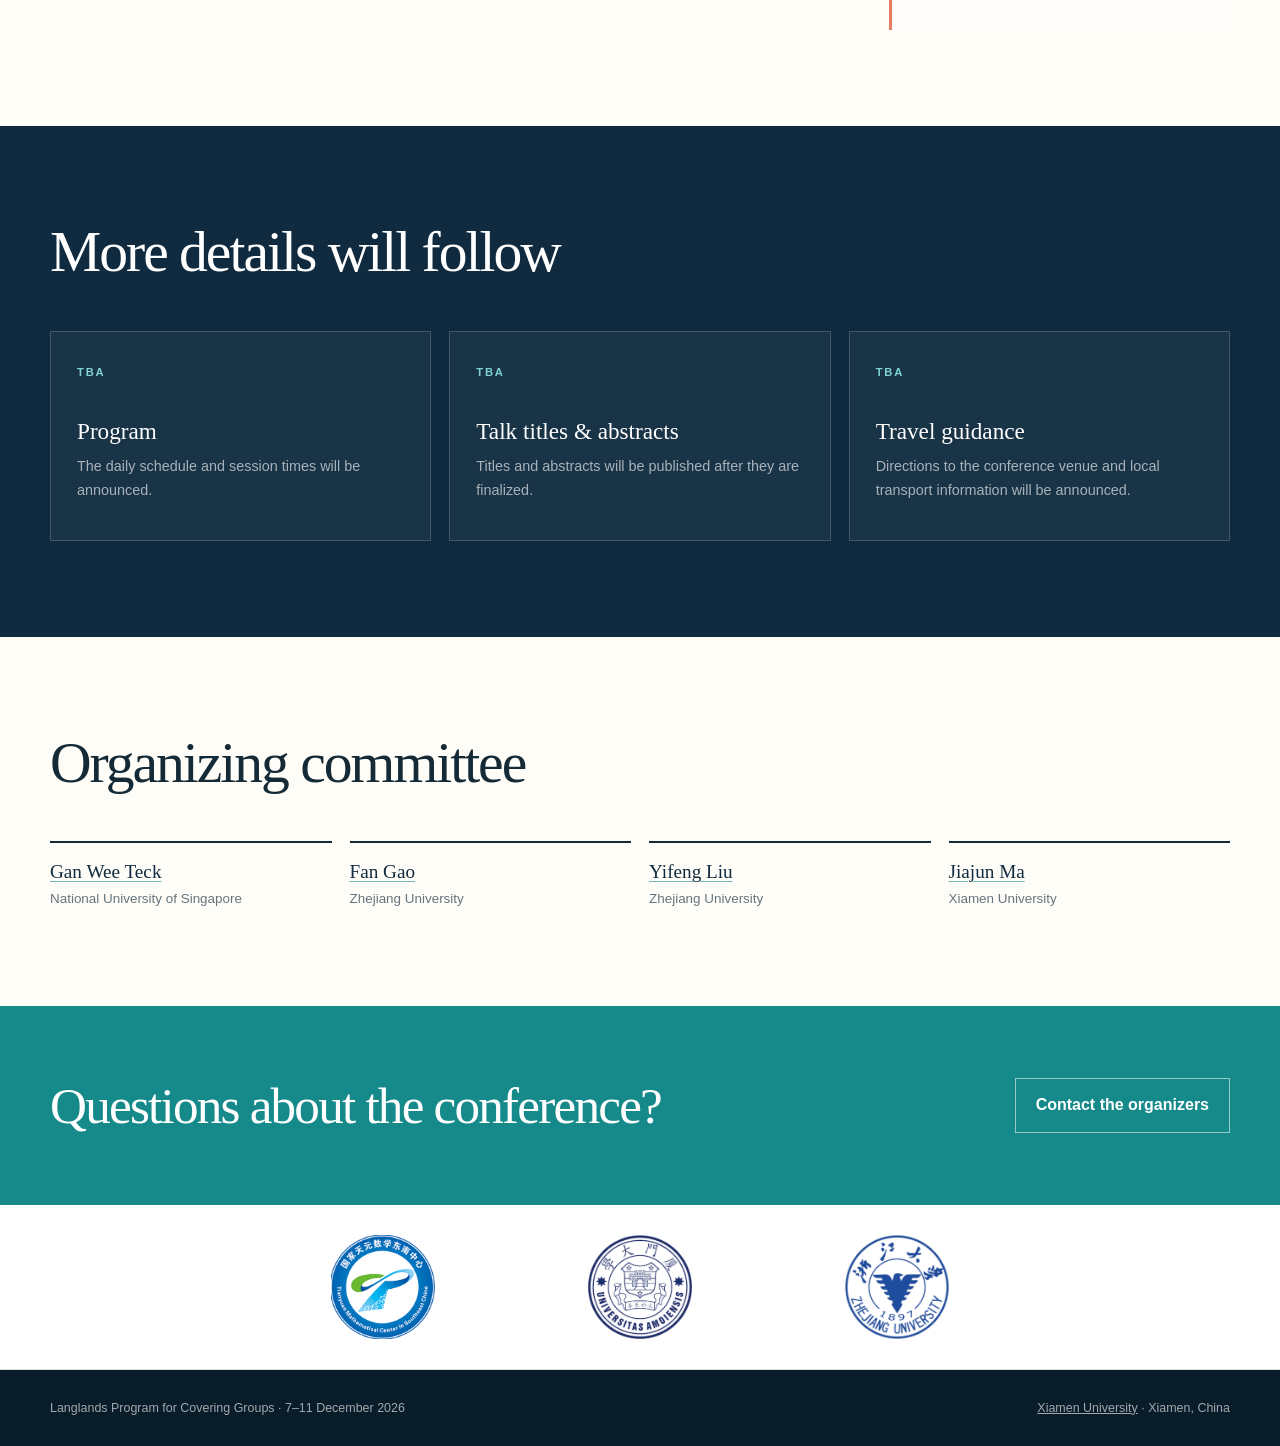
==== commit 9046de9d: "docs: add Pengcheng Li to confirmed participants" ====
--- a/index.html
+++ b/index.html
@@ -140,10 +140,11 @@
         <li><h4>Xingyu Wu</h4><p>National University of Singapore</p></li>
         <li><h4>Ruotao Yang</h4><p>Chinese Academy of Sciences</p></li>
         <li><h4>Jiewen Wang</h4><p>Zhejiang University</p></li>
+        <li><h4><a href="https://sites.google.com/view/pengchengli/home">Pengcheng Li</a></h4><p>The University of Hong Kong</p></li>
       </ul>
     </div>
   </div>
-  <p class="note">Updated 23 November 2026.</p>
+  <p class="note">Updated 24 November 2026.</p>
 </div></section>
 
 <section class="place" id="place"><div class="wrap">
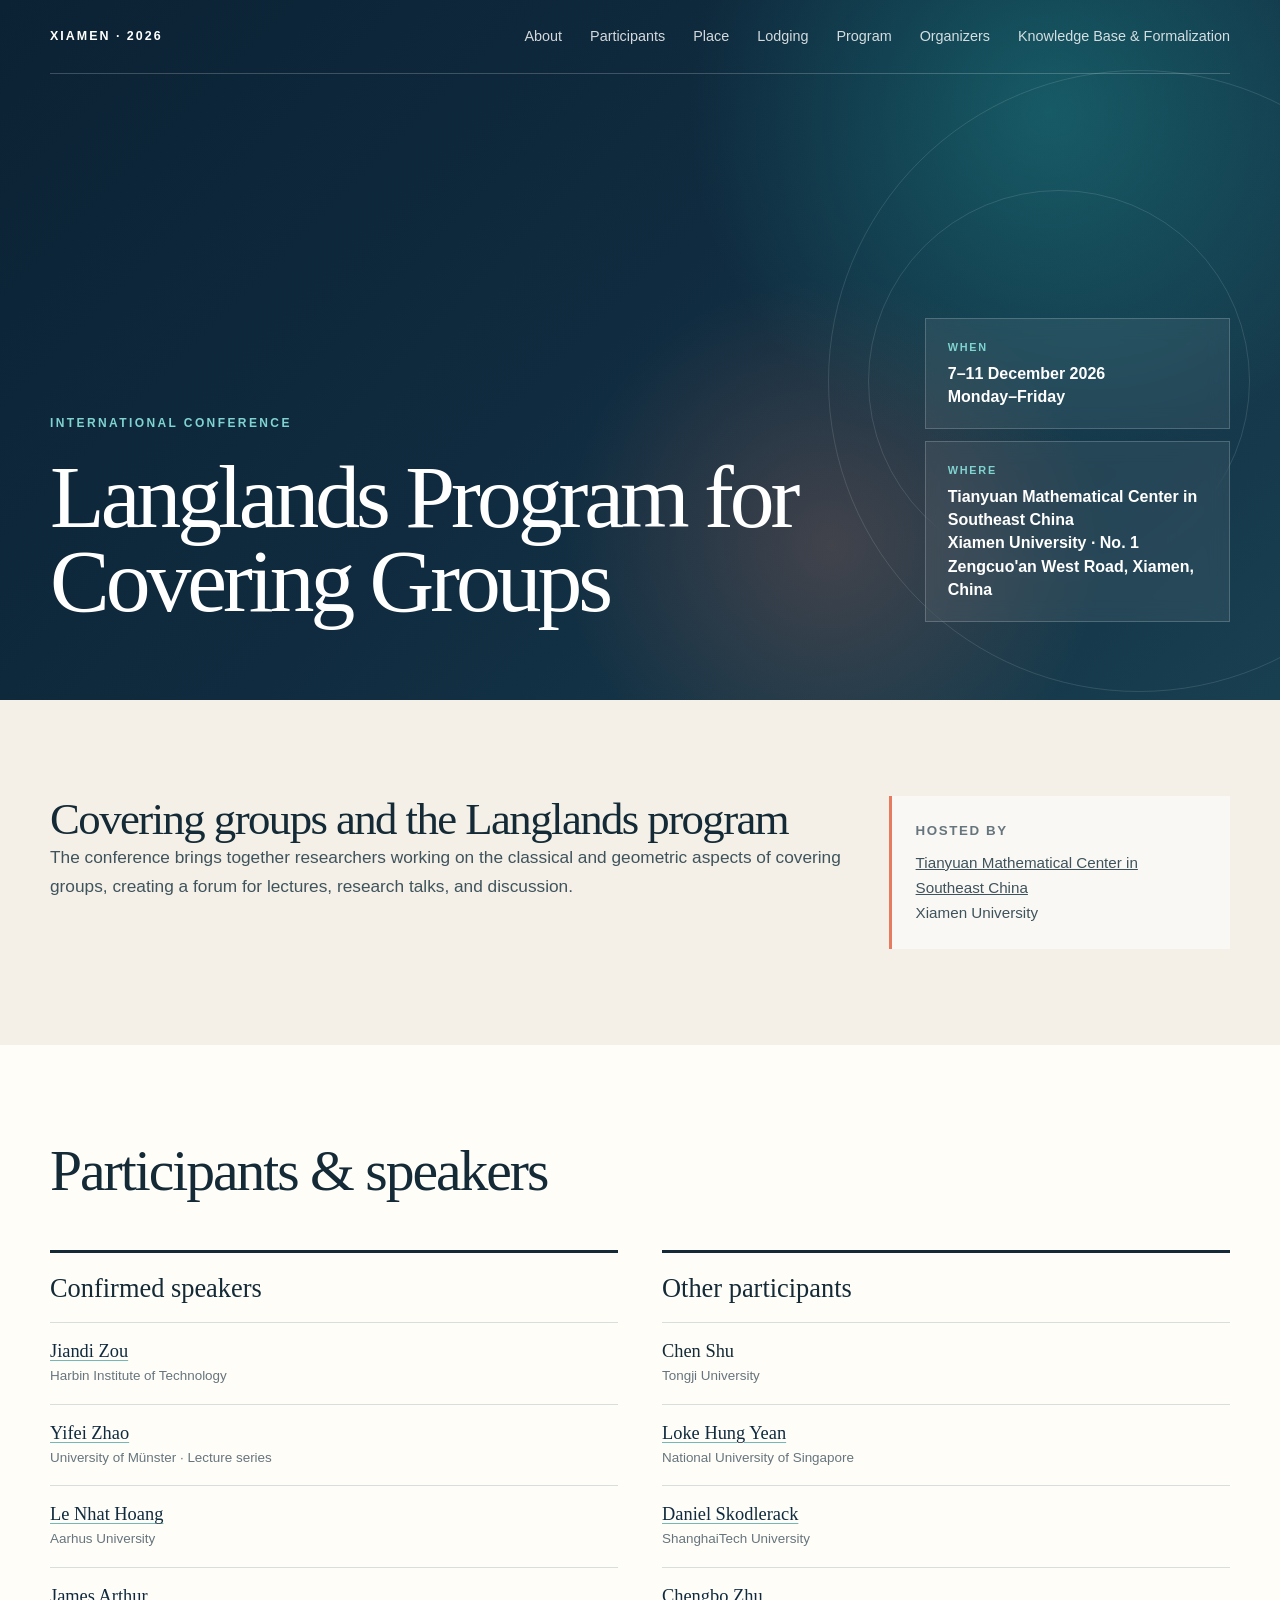
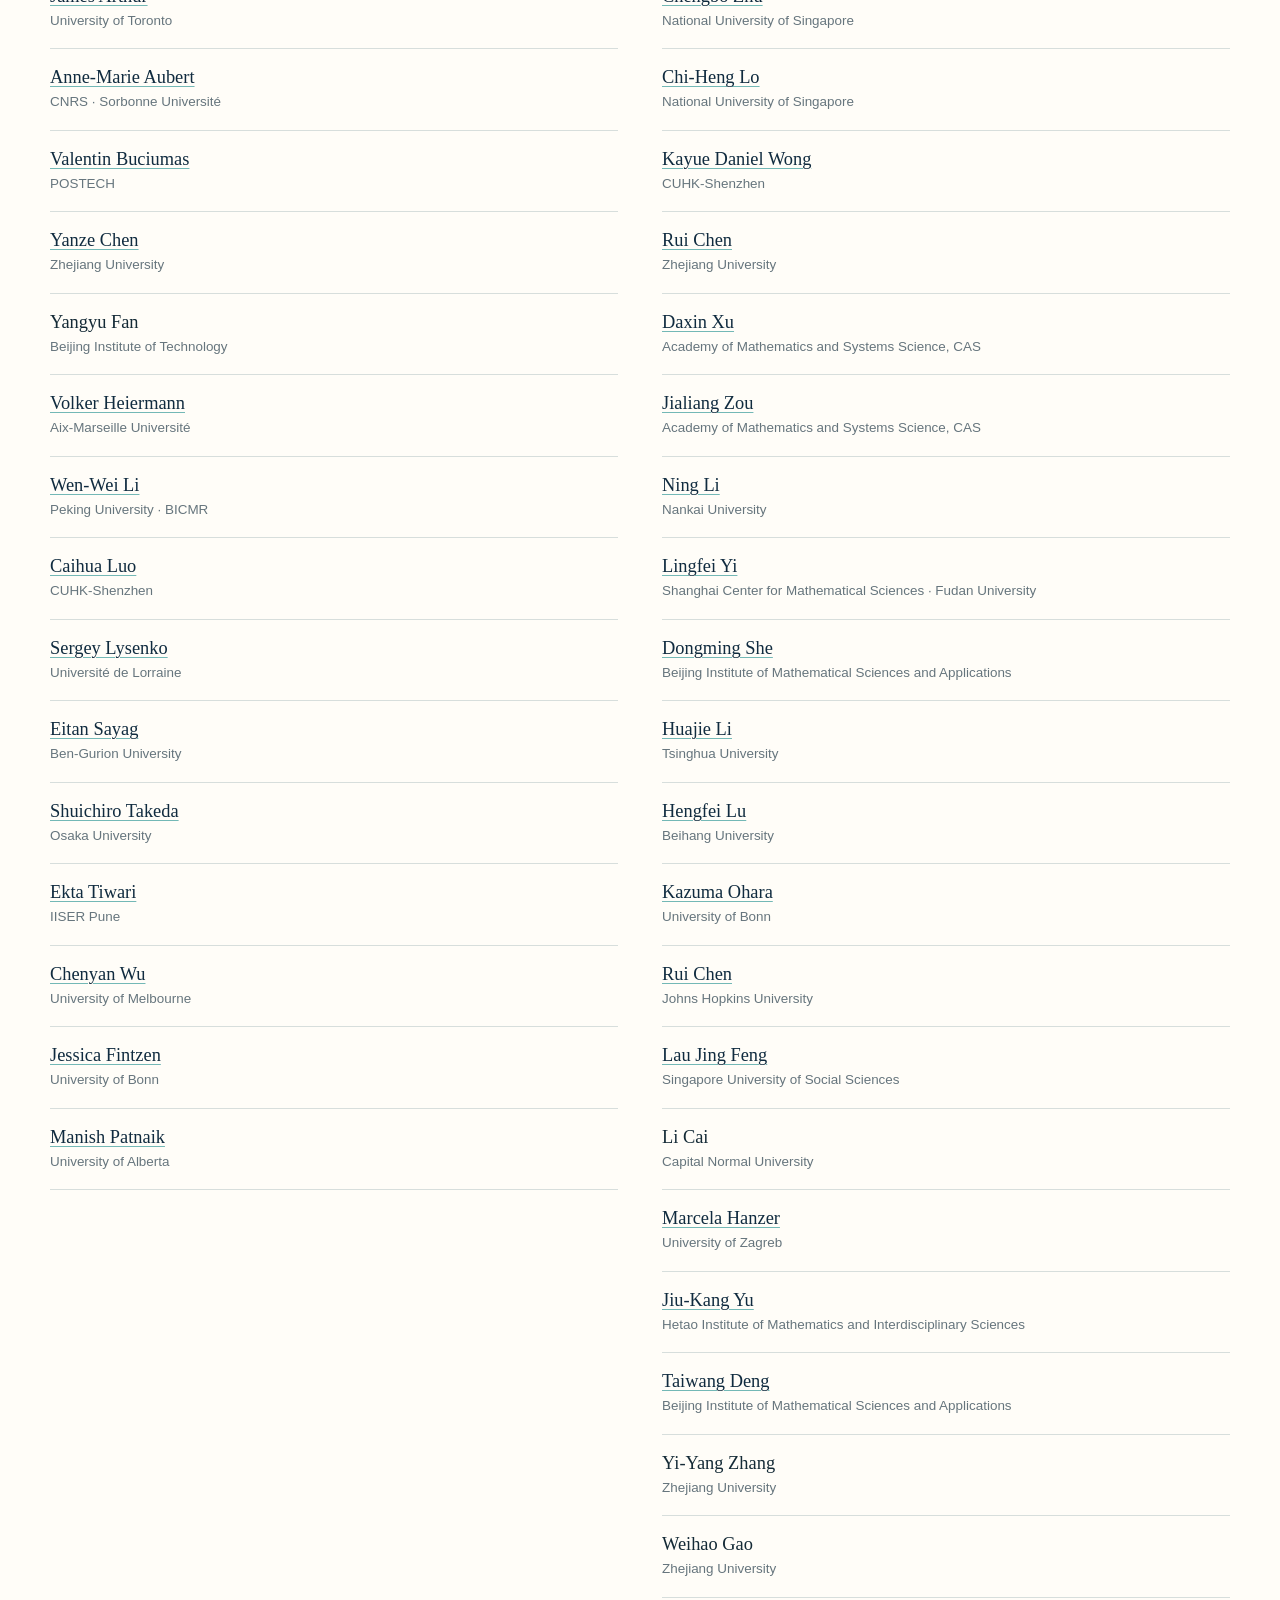
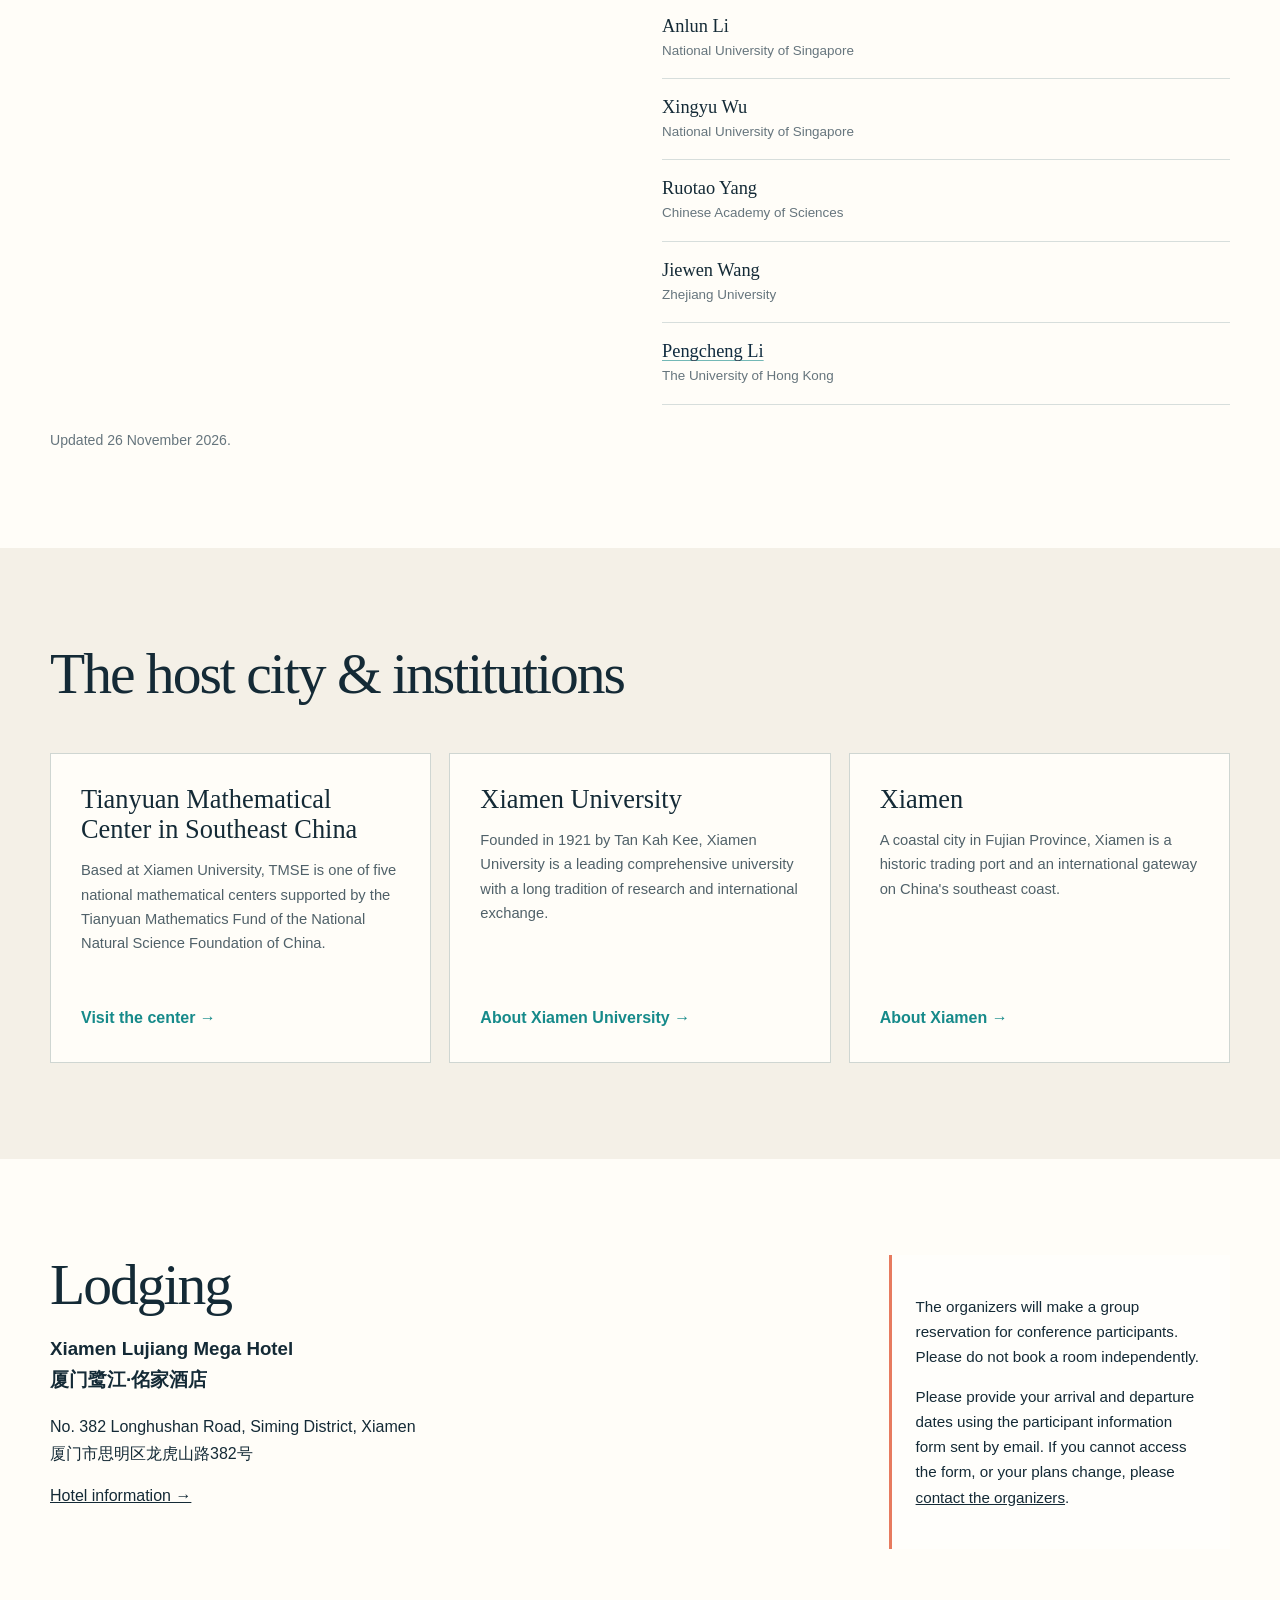
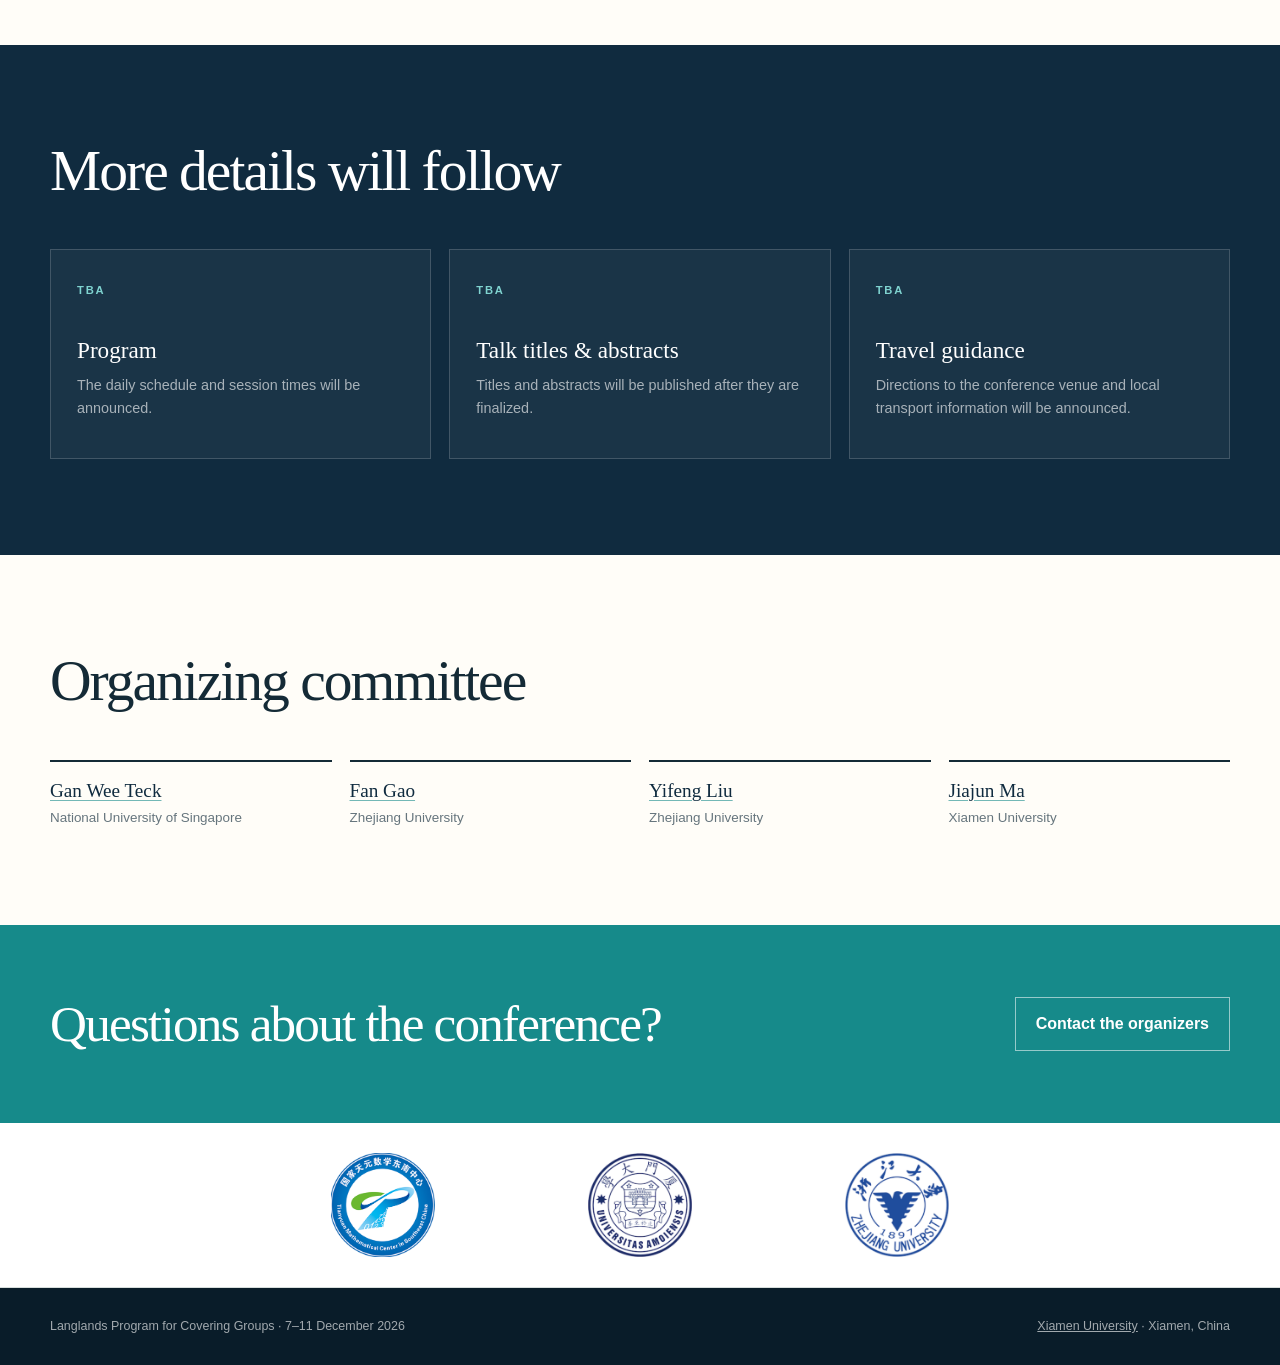
==== commit f56645af: "docs: remove Luozi Shi from conference participants" ====
--- a/index.html
+++ b/index.html
@@ -135,7 +135,6 @@
         <li><h4><a href="https://www.bimsa.cn/detail/twdeng.html">Taiwang Deng</a></h4><p>Beijing Institute of Mathematical Sciences and Applications</p></li>
         <li><h4>Yi-Yang Zhang</h4><p>Zhejiang University</p></li>
         <li><h4>Weihao Gao</h4><p>Zhejiang University</p></li>
-        <li><h4>Luozi Shi</h4><p>University of Münster</p></li>
         <li><h4>Anlun Li</h4><p>National University of Singapore</p></li>
         <li><h4>Xingyu Wu</h4><p>National University of Singapore</p></li>
         <li><h4>Ruotao Yang</h4><p>Chinese Academy of Sciences</p></li>
@@ -144,7 +143,7 @@
       </ul>
     </div>
   </div>
-  <p class="note">Updated 24 November 2026.</p>
+  <p class="note">Updated 26 November 2026.</p>
 </div></section>
 
 <section class="place" id="place"><div class="wrap">
